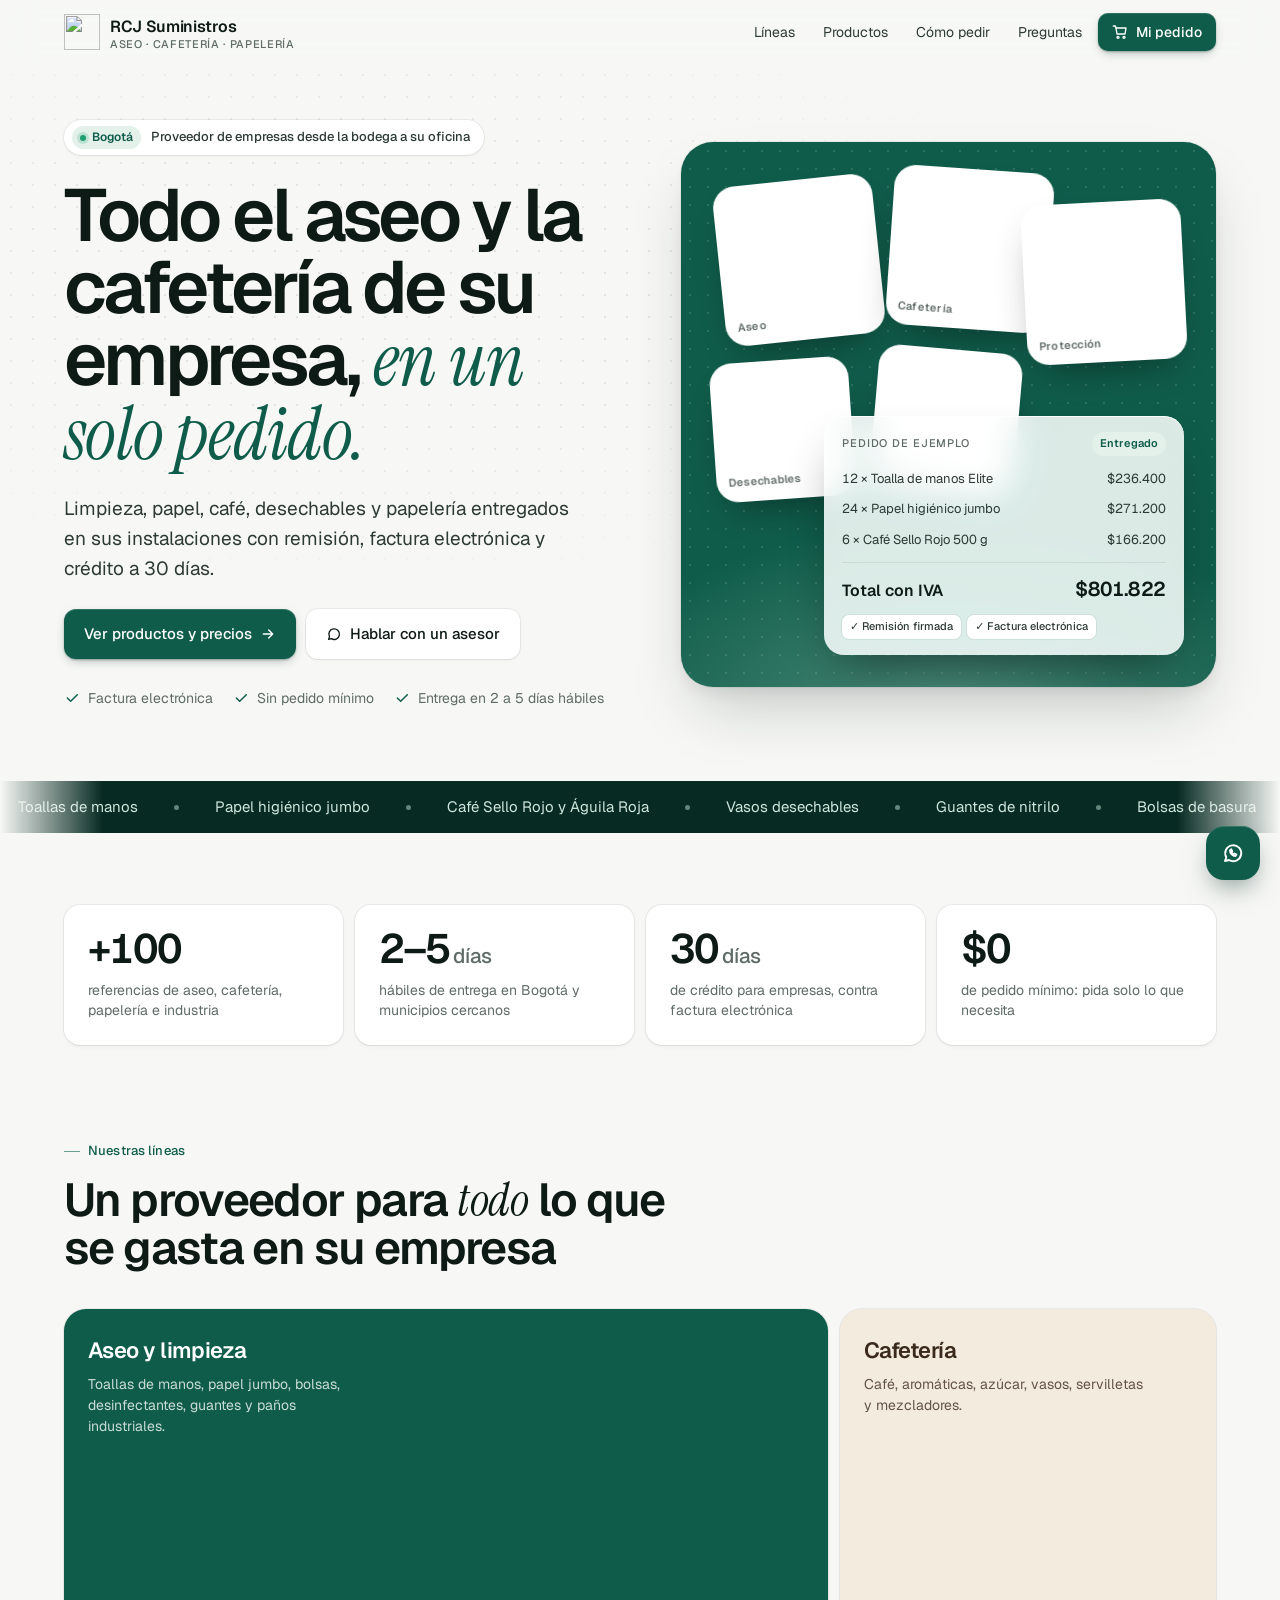
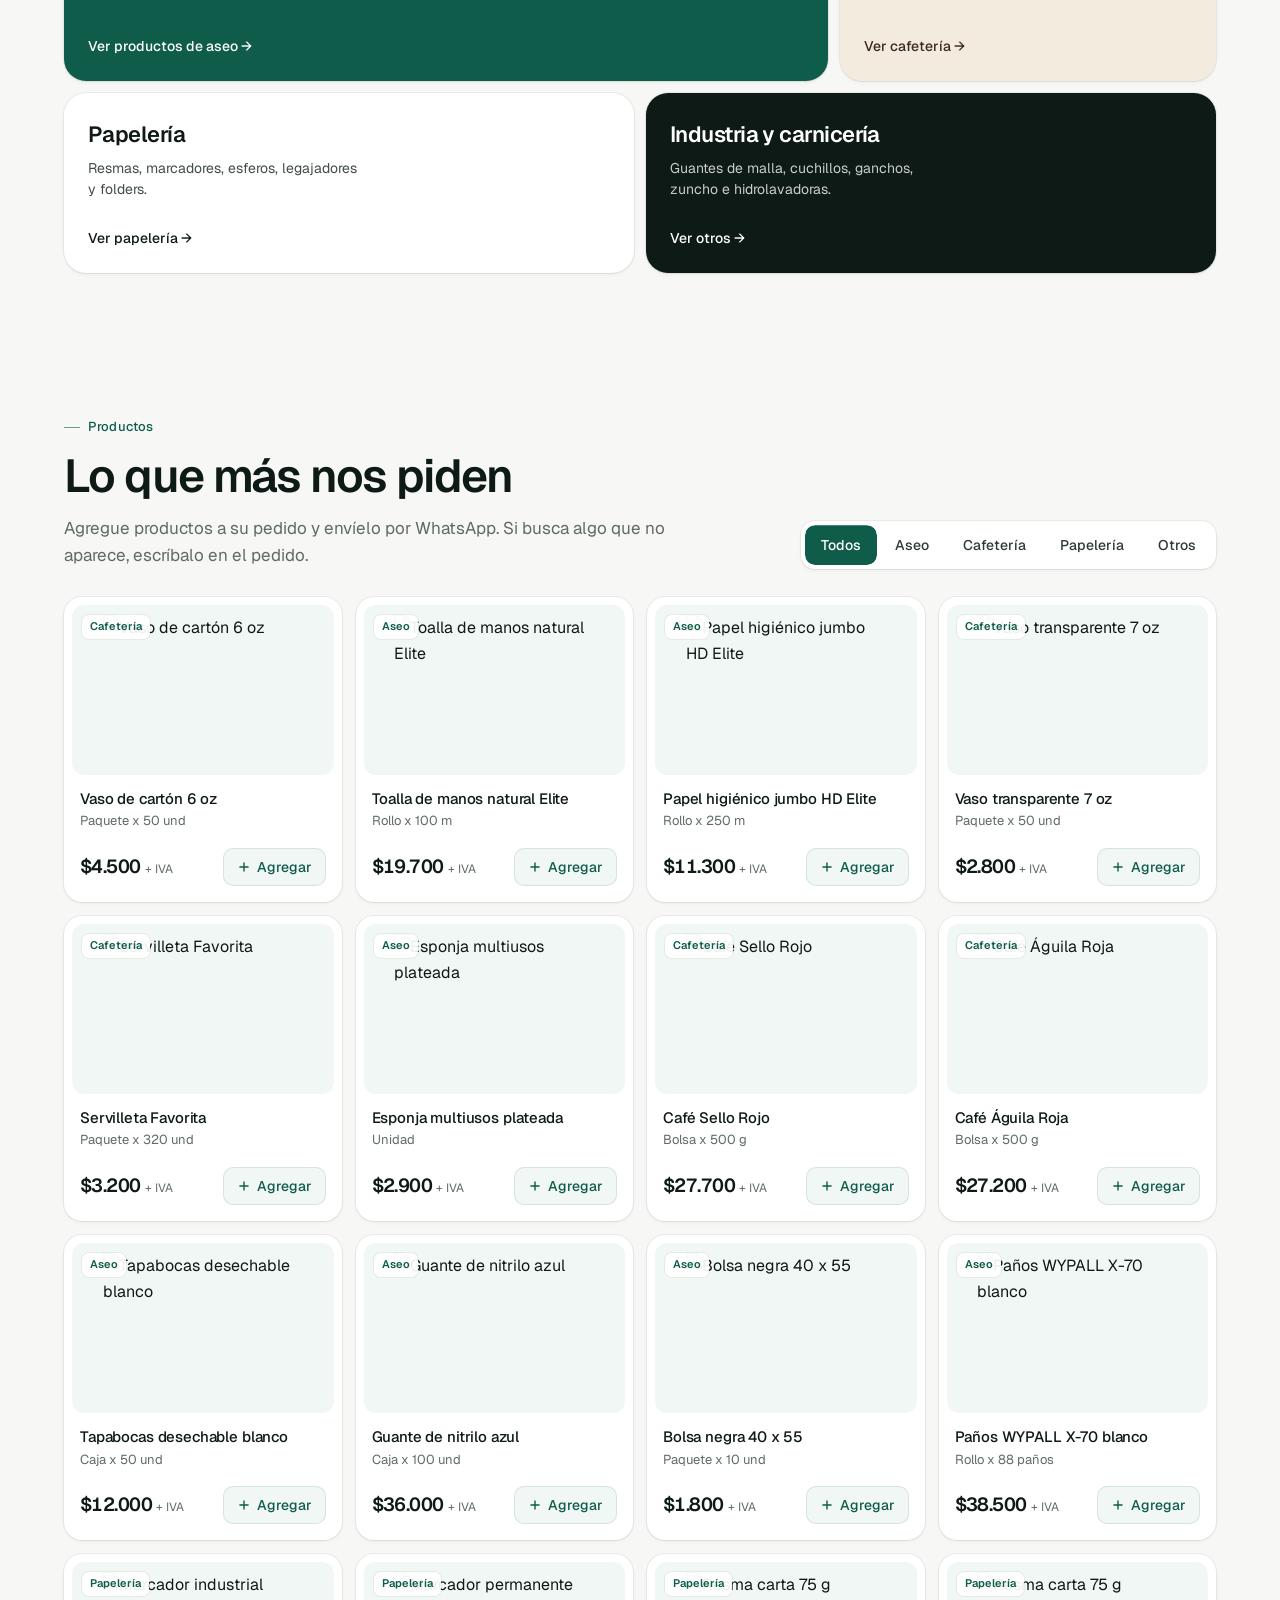
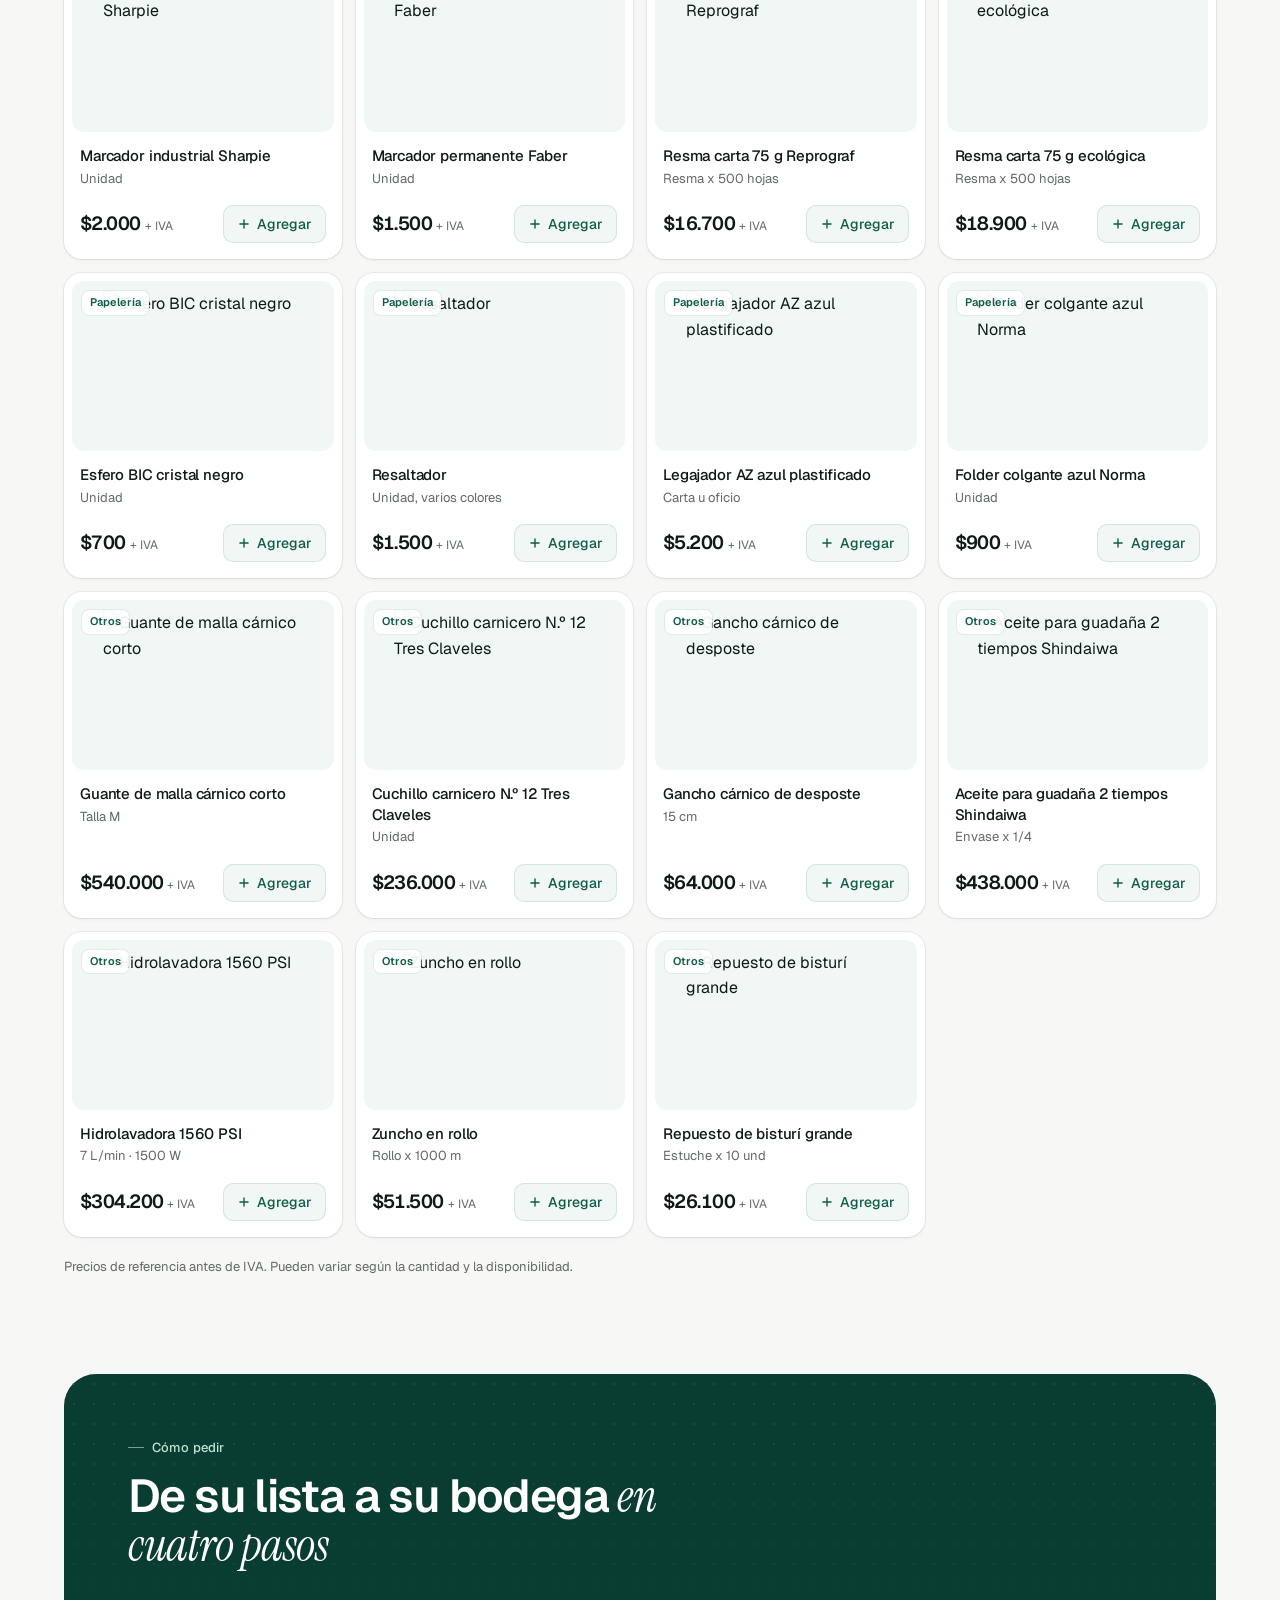
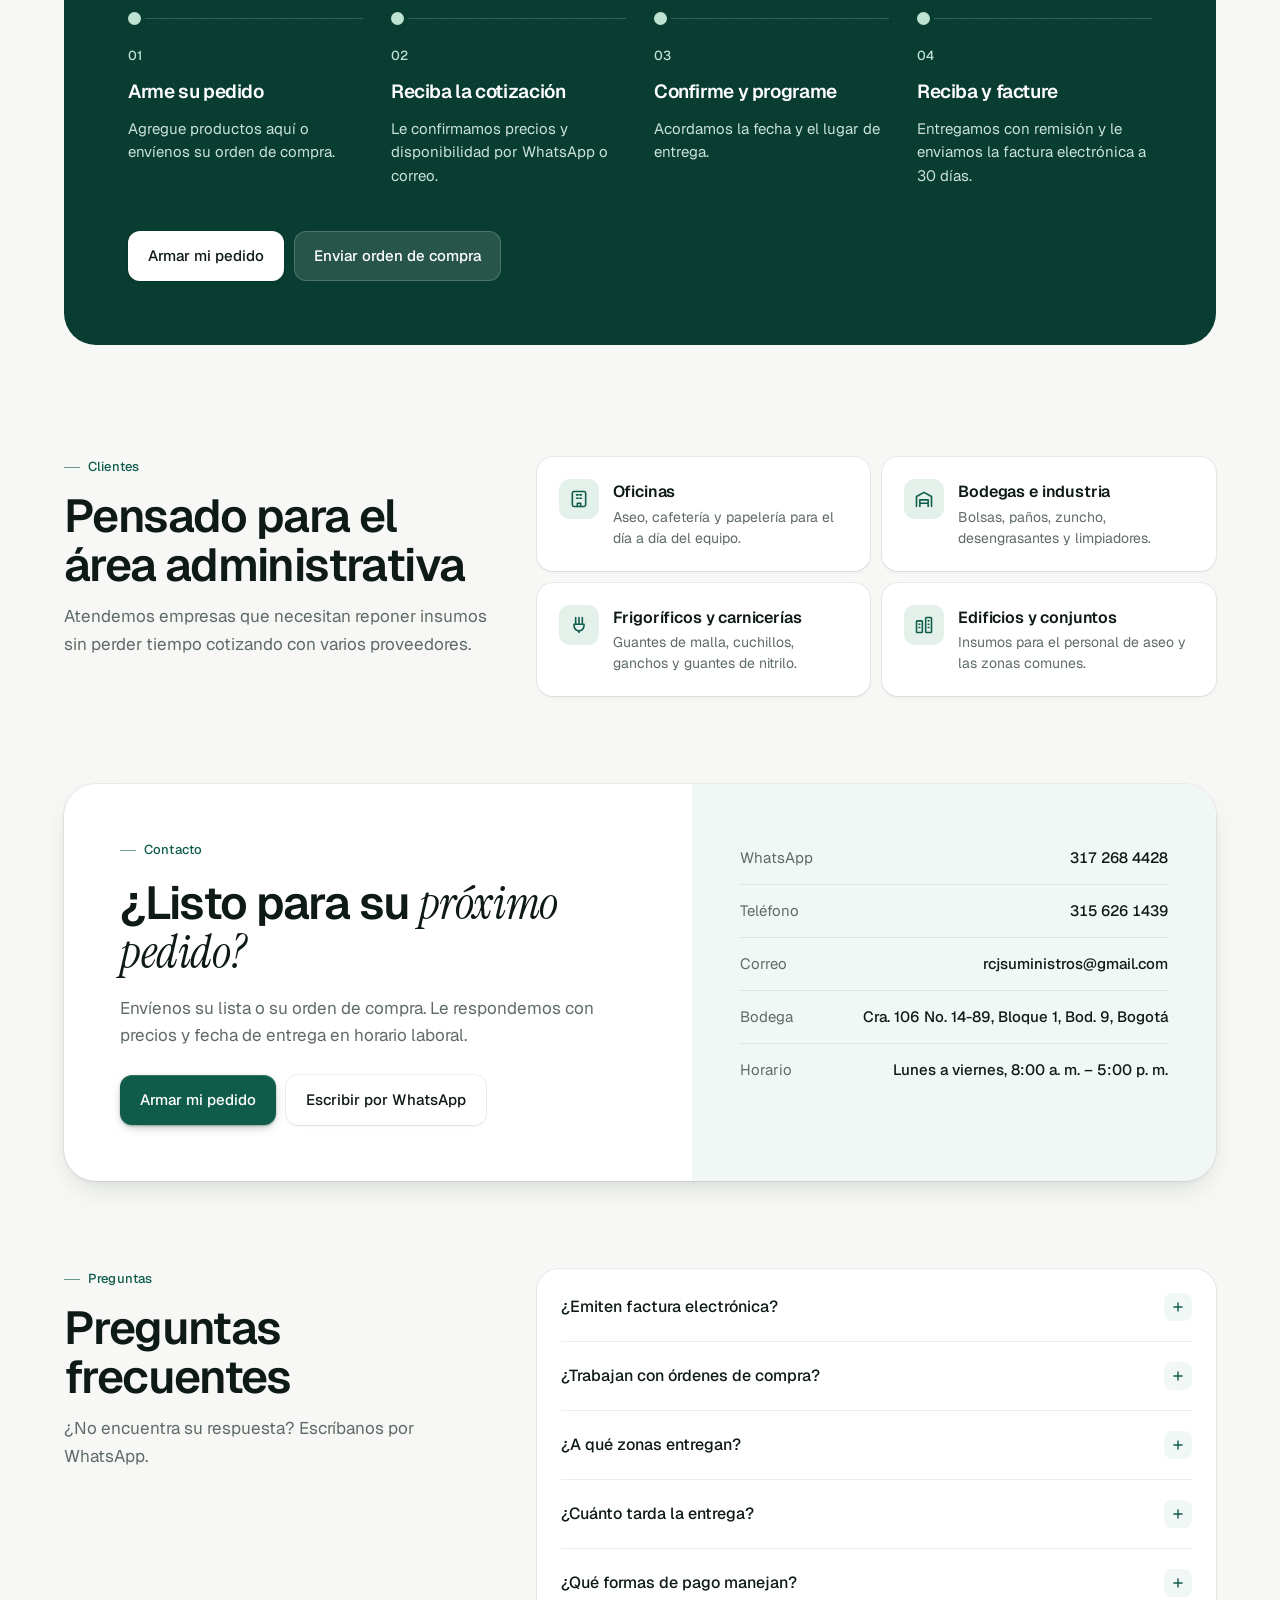
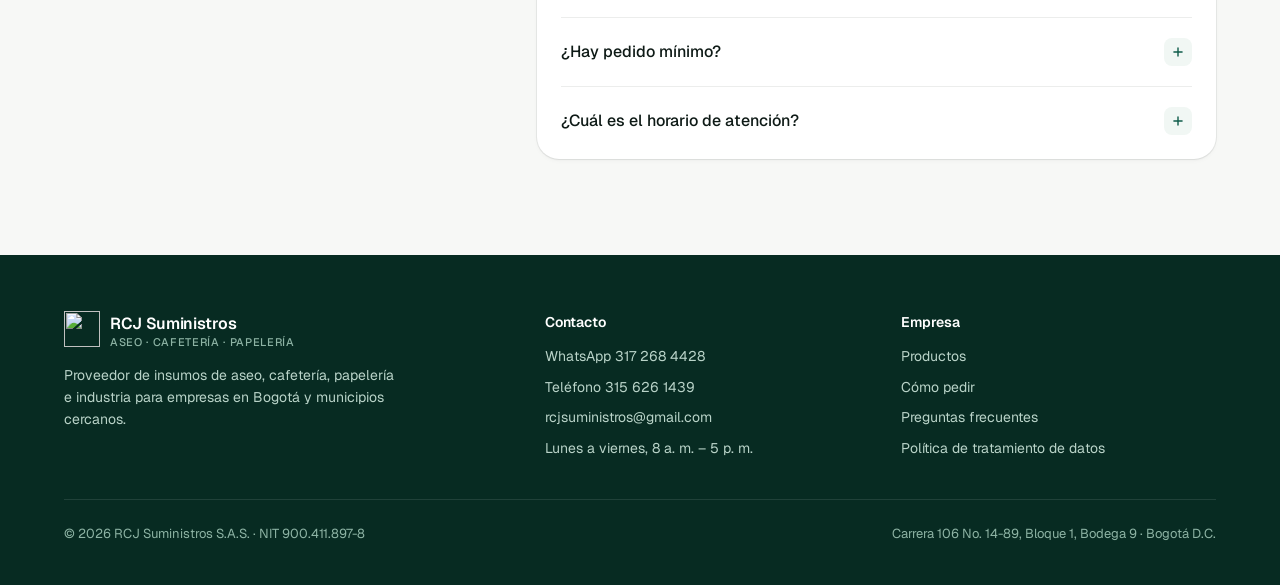
==== index.html @ 97f1fbfd "Subir pagina web RCJ Suministros" ====
<!doctype html>
<html lang="es">
<head>
<meta charset="utf-8">
<meta name="viewport" content="width=device-width, initial-scale=1, viewport-fit=cover">
<title>RCJ Suministros | Aseo, cafetería y papelería para empresas en Bogotá</title>
<meta name="description" content="Proveedor de productos de aseo, cafetería, papelería e insumos industriales para empresas en Bogotá y municipios cercanos. Factura electrónica, órdenes de compra, entrega en 2 a 5 días hábiles y crédito a 30 días.">
<link rel="canonical" href="https://rcjsuministros.com/">
<link rel="icon" href="img/logo.svg" type="image/svg+xml">
<meta name="theme-color" content="#F7F8F6">
<meta property="og:type" content="website">
<meta property="og:title" content="RCJ Suministros | Aseo y cafetería para empresas">
<meta property="og:description" content="Aseo, cafetería y papelería para empresas en Bogotá. Factura electrónica y crédito a 30 días.">
<meta property="og:url" content="https://rcjsuministros.com/">
<meta property="og:image" content="https://rcjsuministros.com/img/logo.svg">
<link rel="preconnect" href="https://fonts.googleapis.com">
<link rel="preconnect" href="https://fonts.gstatic.com" crossorigin>
<link href="https://fonts.googleapis.com/css2?family=Geist:wght@400;500;600;700&family=Instrument+Serif:ital@1&display=swap" rel="stylesheet">
<link rel="stylesheet" href="styles.css">
<script>document.documentElement.classList.add('js')</script>
<script type="application/ld+json">
{
  "@context": "https://schema.org",
  "@type": "LocalBusiness",
  "name": "RCJ Suministros S.A.S.",
  "description": "Proveedor de productos de aseo, cafetería, papelería e insumos industriales para empresas.",
  "url": "https://rcjsuministros.com/",
  "logo": "https://rcjsuministros.com/img/logo.svg",
  "email": "rcjsuministros@gmail.com",
  "telephone": "+57 317 268 4428",
  "taxID": "900.411.897-8",
  "address": {"@type": "PostalAddress","streetAddress": "Carrera 106 No. 14-89, Bloque 1, Bodega 9","addressLocality": "Bogotá","addressRegion": "Bogotá D.C.","addressCountry": "CO"},
  "areaServed": "Bogotá y municipios cercanos",
  "paymentAccepted": "Crédito a 30 días",
  "openingHoursSpecification": [{"@type": "OpeningHoursSpecification","dayOfWeek": ["Monday","Tuesday","Wednesday","Thursday","Friday"],"opens": "08:00","closes": "17:00"}]
}
</script>
</head>
<body>

<header class="site-header" id="header">
<div class="wrap">
<a href="#inicio" class="brand"><img src="img/logo.svg" width="36" height="36" alt=""><span>RCJ Suministros<small>Aseo · Cafetería · Papelería</small></span></a>
<nav class="nav" aria-label="Principal">
<a href="#lineas" class="link">Líneas</a>
<a href="#productos" class="link">Productos</a>
<a href="#como-pedir" class="link">Cómo pedir</a>
<a href="#preguntas" class="link">Preguntas</a>
<button type="button" class="btn btn-primary btn-sm cart-btn" data-open-drawer aria-label="Abrir mi pedido">
<svg width="16" height="16" viewBox="0 0 24 24" fill="none" stroke="currentColor" stroke-width="2" stroke-linecap="round" stroke-linejoin="round" aria-hidden="true"><path d="M6 6h15l-1.5 9h-12z"/><path d="M6 6L5 3H2"/><circle cx="9" cy="20" r="1.5"/><circle cx="18" cy="20" r="1.5"/></svg>
Mi pedido
<span class="badge num" id="badge" hidden>0</span>
</button>
</nav>
</div>
</header>

<main>
<!-- HERO -->
<section id="inicio" class="hero">
<div class="wrap">
<div class="hero-copy">
<span class="status rise"><b>Bogotá</b>Proveedor de empresas desde la bodega a su oficina</span>
<h1 class="rise d1">Todo el aseo y la cafetería de su empresa, <em>en un solo pedido.</em></h1>
<p class="lead rise d2">Limpieza, papel, café, desechables y papelería entregados en sus instalaciones con remisión, factura electrónica y crédito a 30 días.</p>
<div class="hero-actions rise d3">
<a href="#productos" class="btn btn-primary">Ver productos y precios
<svg width="16" height="16" viewBox="0 0 24 24" fill="none" stroke="currentColor" stroke-width="2" stroke-linecap="round" stroke-linejoin="round" aria-hidden="true"><path d="M5 12h14M13 6l6 6-6 6"/></svg></a>
<a href="https://wa.me/573172684428" class="btn btn-light" target="_blank" rel="noopener">
<svg width="16" height="16" viewBox="0 0 24 24" fill="none" stroke="currentColor" stroke-width="2" stroke-linecap="round" stroke-linejoin="round" aria-hidden="true"><path d="M4 20l1.3-3.8A8 8 0 1 1 8 19z"/></svg>Hablar con un asesor</a>
</div>
<div class="hero-proof rise d4">
<span><svg width="16" height="16" viewBox="0 0 24 24" fill="none" stroke="#0F5C4A" stroke-width="2.2" stroke-linecap="round" stroke-linejoin="round" aria-hidden="true"><path d="M5 12l5 5L20 7"/></svg>Factura electrónica</span>
<span><svg width="16" height="16" viewBox="0 0 24 24" fill="none" stroke="#0F5C4A" stroke-width="2.2" stroke-linecap="round" stroke-linejoin="round" aria-hidden="true"><path d="M5 12l5 5L20 7"/></svg>Sin pedido mínimo</span>
<span><svg width="16" height="16" viewBox="0 0 24 24" fill="none" stroke="#0F5C4A" stroke-width="2.2" stroke-linecap="round" stroke-linejoin="round" aria-hidden="true"><path d="M5 12l5 5L20 7"/></svg>Entrega en 2 a 5 días hábiles</span>
</div>
</div>

<div class="stage" aria-hidden="true">
<div class="tile t1"><img src="img/toalla-rollo.svg" alt=""><span>Aseo</span></div>
<div class="tile t2"><img src="img/cafe.svg" alt=""><span>Cafetería</span></div>
<div class="tile t3"><img src="img/guantes-nitrilo.svg" alt=""><span>Protección</span></div>
<div class="tile t4"><img src="img/resma.svg" alt=""><span>Papelería</span></div>
<div class="tile t5"><img src="img/vaso-carton.svg" alt=""><span>Desechables</span></div>
<div class="glass">
<div class="glass-head"><small>Pedido de ejemplo</small><b>Entregado</b></div>
<div class="glass-row num"><span>12 × Toalla de manos Elite</span><span>$236.400</span></div>
<div class="glass-row num"><span>24 × Papel higiénico jumbo</span><span>$271.200</span></div>
<div class="glass-row num"><span>6 × Café Sello Rojo 500 g</span><span>$166.200</span></div>
<div class="glass-total num"><span>Total con IVA</span><span>$801.822</span></div>
<div class="glass-foot"><span>✓ Remisión firmada</span><span>✓ Factura electrónica</span></div>
</div>
</div>
</div>
</section>

<!-- FRANJA -->
<div class="marquee" aria-label="Algunos productos">
<div class="marquee-track">
<ul><li>Toallas de manos</li><li>Papel higiénico jumbo</li><li>Café Sello Rojo y Águila Roja</li><li>Vasos desechables</li><li>Guantes de nitrilo</li><li>Bolsas de basura</li><li>Paños WYPALL</li><li>Resmas de papel</li><li>Marcadores</li><li>Tapabocas</li><li>Desinfectantes</li><li>Aromáticas</li></ul>
<ul aria-hidden="true"><li>Toallas de manos</li><li>Papel higiénico jumbo</li><li>Café Sello Rojo y Águila Roja</li><li>Vasos desechables</li><li>Guantes de nitrilo</li><li>Bolsas de basura</li><li>Paños WYPALL</li><li>Resmas de papel</li><li>Marcadores</li><li>Tapabocas</li><li>Desinfectantes</li><li>Aromáticas</li></ul>
</div>
</div>

<!-- CIFRAS -->
<section class="stats" aria-label="RCJ en cifras">
<div class="wrap stats-grid">
<div class="stat reveal"><strong class="num">+100</strong><span>referencias de aseo, cafetería, papelería e industria</span></div>
<div class="stat reveal"><strong class="num">2–5<small>días</small></strong><span>hábiles de entrega en Bogotá y municipios cercanos</span></div>
<div class="stat reveal"><strong class="num">30<small>días</small></strong><span>de crédito para empresas, contra factura electrónica</span></div>
<div class="stat reveal"><strong class="num">$0</strong><span>de pedido mínimo: pida solo lo que necesita</span></div>
</div>
</section>

<!-- LÍNEAS (BENTO) -->
<section id="lineas" class="lines">
<div class="wrap">
<div class="section-head reveal">
<span class="eyebrow">Nuestras líneas</span>
<h2 class="h2">Un proveedor para <em>todo</em> lo que se gasta en su empresa</h2>
</div>
<div class="bento">
<button type="button" class="bento-item b-aseo reveal" data-go-line="Aseo">
<div><h3>Aseo y limpieza</h3><p>Toallas de manos, papel jumbo, bolsas, desinfectantes, guantes y paños industriales.</p></div>
<span class="go">Ver productos de aseo →</span>
<img class="art reveal-clip" src="img/papel-jumbo.svg" alt="">
<img class="art-2 reveal-clip" src="img/guantes-nitrilo.svg" alt="">
</button>
<button type="button" class="bento-item b-cafe reveal" data-go-line="Cafetería">
<div><h3>Cafetería</h3><p>Café, aromáticas, azúcar, vasos, servilletas y mezcladores.</p></div>
<span class="go">Ver cafetería →</span>
<img class="art reveal-clip" src="img/cafe.svg" alt="">
</button>
<button type="button" class="bento-item b-pap reveal" data-go-line="Papelería">
<div><h3>Papelería</h3><p>Resmas, marcadores, esferos, legajadores y folders.</p></div>
<span class="go">Ver papelería →</span>
<img class="art reveal-clip" src="img/resma.svg" alt="">
</button>
<button type="button" class="bento-item b-otros reveal" data-go-line="Otros">
<div><h3>Industria y carnicería</h3><p>Guantes de malla, cuchillos, ganchos, zuncho e hidrolavadoras.</p></div>
<span class="go">Ver otros →</span>
<img class="art reveal-clip" src="img/zuncho.svg" alt="">
</button>
</div>
</div>
</section>

<!-- PRODUCTOS -->
<section id="productos" class="products">
<div class="wrap">
<div class="products-head">
<div class="section-head">
<span class="eyebrow">Productos</span>
<h2 class="h2">Lo que más nos piden</h2>
<p class="lead">Agregue productos a su pedido y envíelo por WhatsApp. Si busca algo que no aparece, escríbalo en el pedido.</p>
</div>
<div class="tabs" id="tabs" role="tablist" aria-label="Líneas de productos">
<div class="tabs-row" id="tabsRow"></div>
<div class="tabs-active" id="tabsActive" aria-hidden="true"><div class="tabs-row" id="tabsCopy"></div></div>
</div>
</div>
<div class="grid" id="grid"></div>
<p class="note">Precios de referencia antes de IVA. Pueden variar según la cantidad y la disponibilidad.</p>
</div>
</section>

<!-- CÓMO PEDIR -->
<section id="como-pedir" class="how">
<div class="wrap">
<div class="how-panel">
<div class="section-head reveal">
<span class="eyebrow">Cómo pedir</span>
<h2 class="h2">De su lista a su bodega <em>en cuatro pasos</em></h2>
</div>
<ol class="steps">
<li class="reveal"><i class="dot"></i><small>01</small><strong>Arme su pedido</strong><span>Agregue productos aquí o envíenos su orden de compra.</span></li>
<li class="reveal"><i class="dot"></i><small>02</small><strong>Reciba la cotización</strong><span>Le confirmamos precios y disponibilidad por WhatsApp o correo.</span></li>
<li class="reveal"><i class="dot"></i><small>03</small><strong>Confirme y programe</strong><span>Acordamos la fecha y el lugar de entrega.</span></li>
<li class="reveal"><i class="dot"></i><small>04</small><strong>Reciba y facture</strong><span>Entregamos con remisión y le enviamos la factura electrónica a 30 días.</span></li>
</ol>
<div class="how-cta">
<button type="button" class="btn btn-light" data-open-drawer>Armar mi pedido</button>
<a href="mailto:rcjsuministros@gmail.com" class="btn btn-glass">Enviar orden de compra</a>
</div>
</div>
</div>
</section>

<!-- CLIENTES -->
<section class="clients">
<div class="wrap">
<div class="section-head reveal">
<span class="eyebrow">Clientes</span>
<h2 class="h2">Pensado para el área administrativa</h2>
<p class="lead">Atendemos empresas que necesitan reponer insumos sin perder tiempo cotizando con varios proveedores.</p>
</div>
<div class="client-grid">
<div class="client reveal"><div class="ic"><svg width="20" height="20" viewBox="0 0 24 24" fill="none" stroke="#0F5C4A" stroke-width="1.9" stroke-linecap="round" stroke-linejoin="round" aria-hidden="true"><rect x="4" y="3" width="16" height="18" rx="2"/><path d="M9 7h2M13 7h2M9 11h2M13 11h2M10 21v-4h4v4"/></svg></div><div><strong>Oficinas</strong><span>Aseo, cafetería y papelería para el día a día del equipo.</span></div></div>
<div class="client reveal"><div class="ic"><svg width="20" height="20" viewBox="0 0 24 24" fill="none" stroke="#0F5C4A" stroke-width="1.9" stroke-linecap="round" stroke-linejoin="round" aria-hidden="true"><path d="M3 21V9l9-5 9 5v12"/><path d="M7 21v-8h10v8M7 17h10"/></svg></div><div><strong>Bodegas e industria</strong><span>Bolsas, paños, zuncho, desengrasantes y limpiadores.</span></div></div>
<div class="client reveal"><div class="ic"><svg width="20" height="20" viewBox="0 0 24 24" fill="none" stroke="#0F5C4A" stroke-width="1.9" stroke-linecap="round" stroke-linejoin="round" aria-hidden="true"><path d="M8 3v8M12 3v8M16 3v8M6 11h12v2a6 6 0 0 1-12 0z"/><path d="M12 19v2"/></svg></div><div><strong>Frigoríficos y carnicerías</strong><span>Guantes de malla, cuchillos, ganchos y guantes de nitrilo.</span></div></div>
<div class="client reveal"><div class="ic"><svg width="20" height="20" viewBox="0 0 24 24" fill="none" stroke="#0F5C4A" stroke-width="1.9" stroke-linecap="round" stroke-linejoin="round" aria-hidden="true"><rect x="3" y="7" width="7" height="14" rx="1"/><rect x="14" y="3" width="7" height="18" rx="1"/><path d="M6 11h1M6 15h1M17 7h1M17 11h1M17 15h1"/></svg></div><div><strong>Edificios y conjuntos</strong><span>Insumos para el personal de aseo y las zonas comunes.</span></div></div>
</div>
</div>
</section>

<!-- CONTACTO -->
<section id="contacto" class="contact">
<div class="wrap">
<div class="contact-panel reveal">
<div class="contact-main">
<span class="eyebrow">Contacto</span>
<h2 class="h2">¿Listo para su <em>próximo pedido?</em></h2>
<p class="lead">Envíenos su lista o su orden de compra. Le respondemos con precios y fecha de entrega en horario laboral.</p>
<div class="contact-actions">
<button type="button" class="btn btn-primary" data-open-drawer>Armar mi pedido</button>
<a href="https://wa.me/573172684428" class="btn btn-light" target="_blank" rel="noopener">Escribir por WhatsApp</a>
</div>
</div>
<div class="contact-side">
<a href="https://wa.me/573172684428" target="_blank" rel="noopener"><span>WhatsApp</span><span class="num">317 268 4428</span></a>
<a href="tel:+573156261439"><span>Teléfono</span><span class="num">315 626 1439</span></a>
<a href="mailto:rcjsuministros@gmail.com"><span>Correo</span><span>rcjsuministros@gmail.com</span></a>
<div><span>Bodega</span><span>Cra. 106 No. 14-89, Bloque 1, Bod. 9, Bogotá</span></div>
<div><span>Horario</span><span>Lunes a viernes, 8:00 a. m. – 5:00 p. m.</span></div>
</div>
</div>
</div>
</section>

<!-- FAQ -->
<section id="preguntas" class="faq">
<div class="wrap">
<div class="section-head reveal">
<span class="eyebrow">Preguntas</span>
<h2 class="h2">Preguntas frecuentes</h2>
<p class="lead">¿No encuentra su respuesta? Escríbanos por WhatsApp.</p>
</div>
<div class="faq-list reveal" id="faq"></div>
</div>
</section>
</main>

<footer class="site-footer">
<div class="wrap">
<div class="footer-grid">
<div>
<a href="#inicio" class="brand"><img src="img/logo.svg" width="36" height="36" alt=""><span>RCJ Suministros<small>Aseo · Cafetería · Papelería</small></span></a>
<p style="margin:16px 0 0;font-size:14px;max-width:340px;line-height:1.6">Proveedor de insumos de aseo, cafetería, papelería e industria para empresas en Bogotá y municipios cercanos.</p>
</div>
<div>
<h4>Contacto</h4>
<ul>
<li><a href="https://wa.me/573172684428">WhatsApp 317 268 4428</a></li>
<li><a href="tel:+573156261439">Teléfono 315 626 1439</a></li>
<li><a href="mailto:rcjsuministros@gmail.com">rcjsuministros@gmail.com</a></li>
<li>Lunes a viernes, 8 a. m. – 5 p. m.</li>
</ul>
</div>
<div>
<h4>Empresa</h4>
<ul>
<li><a href="#productos">Productos</a></li>
<li><a href="#como-pedir">Cómo pedir</a></li>
<li><a href="#preguntas">Preguntas frecuentes</a></li>
<li><a href="politica-de-datos.html">Política de tratamiento de datos</a></li>
</ul>
</div>
</div>
<div class="footer-bottom">
<span>© 2026 RCJ Suministros S.A.S. · NIT 900.411.897-8</span>
<span>Carrera 106 No. 14-89, Bloque 1, Bodega 9 · Bogotá D.C.</span>
</div>
</div>
</footer>

<!-- PANEL DE PEDIDO -->
<div class="scrim" id="scrim" data-close-drawer></div>
<aside class="drawer" id="drawer" role="dialog" aria-modal="true" aria-labelledby="drawerTitle">
<div class="drawer-head">
<h2 id="drawerTitle">Mi pedido <span class="muted num" id="drawerCount" style="font-weight:400;font-size:15px"></span></h2>
<button type="button" class="icon-btn" data-close-drawer aria-label="Cerrar"><svg width="18" height="18" viewBox="0 0 24 24" fill="none" stroke="currentColor" stroke-width="2" stroke-linecap="round" aria-hidden="true"><path d="M6 6l12 12M18 6L6 18"/></svg></button>
</div>
<div class="drawer-body">
<div class="empty" id="listEmpty"><img src="img/servilletas.svg" alt="">Aún no ha agregado productos.<br><a href="#productos" data-close-drawer style="font-weight:500">Ver productos</a></div>
<div class="list-box" id="listBox" hidden></div>
<div class="fields">
<label class="field">Nombre<input type="text" id="nombre" placeholder="Su nombre" autocomplete="name" enterkeyhint="next"></label>
<label class="field">Empresa<input type="text" id="empresa" placeholder="Nombre de la empresa" autocomplete="organization" enterkeyhint="next"></label>
</div>
<label class="field">Otros productos o comentarios<textarea id="extra" rows="3" placeholder="Ej.: 2 galones de desinfectante, entrega el martes en la mañana…"></textarea></label>
<label class="consent"><input type="checkbox" id="autoriza"><span>Autorizo a RCJ Suministros S.A.S. a tratar mis datos personales para atender esta solicitud, de acuerdo con su <a href="politica-de-datos.html">Política de tratamiento de datos personales</a>.</span></label>
<span class="error" id="consentError" role="alert" hidden>Para enviar el pedido debe aceptar el tratamiento de datos.</span>
<p class="privacy">Aviso de privacidad: RCJ Suministros S.A.S. (NIT 900.411.897-8) es responsable de los datos que nos envía. Los usamos para cotizar, despachar, facturar y contactarlo. Puede conocer, actualizar, rectificar o pedir la supresión de sus datos escribiendo a rcjsuministros@gmail.com.</p>
</div>
<div class="drawer-foot">
<a href="https://wa.me/573172684428" class="btn btn-primary" id="sendBtn" aria-disabled="true" target="_blank" rel="noopener"><svg width="17" height="17" viewBox="0 0 24 24" fill="none" stroke="currentColor" stroke-width="2" stroke-linecap="round" stroke-linejoin="round" aria-hidden="true"><path d="M4 20l1.3-3.8A8 8 0 1 1 8 19z"/></svg>Enviar pedido por WhatsApp</a>
<span class="muted" style="font-size:12px;text-align:center">o envíe su orden de compra a rcjsuministros@gmail.com</span>
</div>
</aside>

<div class="toast" id="toast" role="status" aria-live="polite" hidden><i><svg width="12" height="12" viewBox="0 0 24 24" fill="none" stroke="#072B22" stroke-width="3" stroke-linecap="round" stroke-linejoin="round" aria-hidden="true"><path d="M5 12l5 5L20 7"/></svg></i><span><strong id="toastName" style="font-weight:600"></strong> agregado</span><button type="button" data-open-drawer>Ver pedido</button></div>

<a href="https://wa.me/573172684428" class="wa-float" aria-label="Escribir por WhatsApp" target="_blank" rel="noopener"><svg width="24" height="24" viewBox="0 0 24 24" fill="none" stroke="#FFFFFF" stroke-width="1.9" stroke-linecap="round" stroke-linejoin="round" aria-hidden="true"><path d="M4 20l1.3-3.8A8 8 0 1 1 8 19z"/><path d="M9 9.5c0 3 2.5 5.5 5.5 5.5l1-1.5-2-1-1 .8a4 4 0 0 1-2-2l.8-1-1-2z"/></svg></a>

<script src="app.js"></script>
</body>
</html>
---- styles.css ----
/* ==========================================================
   RCJ Suministros — estilos
   Movimiento según la guía de Emil Kowalski:
   ease-out fuerte para entrar/salir, ease-in-out para mover,
   solo transform/opacity, hover solo con puntero fino.
   ========================================================== */
:root{
  --green-900:#072B22;
  --green-800:#0A3D31;
  --green-700:#0F5C4A;
  --green-600:#16745D;
  --green-200:#BFE3D2;
  --green-100:#E3F1EA;
  --green-50:#F1F7F4;
  --ink:#0E1A16;
  --ink-2:#2E3A35;
  --muted:#5F6B66;
  --line:rgba(14,26,22,.08);
  --bg:#F7F8F6;
  --white:#FFFFFF;
  --ring:0 0 0 1px rgba(14,26,22,.06);
  --shadow-sm:0 0 0 1px rgba(14,26,22,.06),0 1px 2px rgba(14,26,22,.04),0 2px 6px -2px rgba(14,26,22,.06);
  --shadow-md:0 0 0 1px rgba(14,26,22,.06),0 2px 4px rgba(14,26,22,.04),0 12px 28px -8px rgba(14,26,22,.14);
  --shadow-lg:0 0 0 1px rgba(14,26,22,.05),0 8px 16px -4px rgba(14,26,22,.08),0 32px 64px -16px rgba(14,26,22,.22);
  --ease-out:cubic-bezier(.23,1,.32,1);
  --ease-in-out:cubic-bezier(.77,0,.175,1);
  --ease-drawer:cubic-bezier(.32,.72,0,1);
  --radius:16px;
  --font:'Geist',system-ui,-apple-system,'Segoe UI',sans-serif;
  --serif:'Instrument Serif',Georgia,serif;
}

*{box-sizing:border-box}
html{-webkit-tap-highlight-color:transparent;-webkit-text-size-adjust:100%;scroll-behavior:smooth;scroll-padding-top:80px}
body{margin:0;background:var(--bg);color:var(--ink);font-family:var(--font);font-size:16px;line-height:1.6;-webkit-font-smoothing:antialiased;text-rendering:optimizeLegibility}
img{max-width:100%;display:block}
a{color:var(--green-700)}
button,a,[role="button"]{touch-action:manipulation}
button,.btn,.tab,.chip{user-select:none;-webkit-user-select:none}
input,textarea,select{font-size:16px}
:focus-visible{outline:2px solid var(--green-700);outline-offset:2px;border-radius:6px}
.wrap{max-width:1200px;margin:0 auto;padding:0 24px}
.num{font-variant-numeric:tabular-nums}
.sr-only{position:absolute;width:1px;height:1px;padding:0;margin:-1px;overflow:hidden;clip:rect(0,0,0,0);border:0}
[hidden]{display:none !important}

/* Tipografía: tracking según tamaño */
.eyebrow{display:inline-flex;align-items:center;gap:8px;font-size:13px;font-weight:500;color:var(--green-700);letter-spacing:.01em}
.eyebrow::before{content:"";width:16px;height:1px;background:currentColor;opacity:.6}
.h2{margin:0;font-weight:600;font-size:clamp(2rem,3.6vw,2.9rem);line-height:1.06;letter-spacing:-.035em}
.h2 em,.hero h1 em{font-family:var(--serif);font-style:italic;font-weight:400;letter-spacing:-.01em}
.lead{margin:0;color:var(--muted);font-size:17px;line-height:1.6}
.section-head{display:flex;flex-direction:column;gap:14px;max-width:640px}

/* ---------- Botones ---------- */
.btn{display:inline-flex;align-items:center;justify-content:center;gap:8px;font:inherit;font-size:15px;font-weight:500;text-decoration:none;border-radius:12px;padding:13px 20px;min-height:46px;cursor:pointer;border:0;transition:transform 160ms var(--ease-out),background-color 150ms ease,box-shadow 150ms ease,color 150ms ease}
.btn:active{transform:scale(.97)}
.btn-primary{background:var(--green-700);color:#fff;box-shadow:inset 0 1px 0 rgba(255,255,255,.14),0 1px 2px rgba(7,43,34,.3),0 4px 12px -4px rgba(7,43,34,.4)}
.btn-light{background:#fff;color:var(--ink);box-shadow:var(--shadow-sm)}
.btn-glass{background:rgba(255,255,255,.12);color:#fff;box-shadow:inset 0 0 0 1px rgba(255,255,255,.18)}
.btn-sm{padding:8px 14px;min-height:38px;font-size:14px;border-radius:10px}
.btn[aria-disabled="true"]{background:#9DB8AE;box-shadow:none}

/* ---------- Header ---------- */
.site-header{position:sticky;top:0;z-index:40;background:rgba(247,248,246,.72);-webkit-backdrop-filter:saturate(180%) blur(16px);backdrop-filter:saturate(180%) blur(16px);padding-top:env(safe-area-inset-top,0px);transition:box-shadow 200ms ease}
.site-header[data-scrolled]{box-shadow:0 1px 0 var(--line),0 8px 24px -16px rgba(14,26,22,.18)}
.site-header .wrap{display:flex;align-items:center;justify-content:space-between;gap:16px;height:64px}
.brand{display:flex;align-items:center;gap:10px;text-decoration:none;color:var(--ink);font-weight:600;letter-spacing:-.02em;font-size:16px}
.brand small{display:block;font-size:11px;font-weight:500;color:var(--muted);letter-spacing:.06em;text-transform:uppercase;line-height:1}
.nav{display:flex;align-items:center;gap:4px}
.nav a.link{color:var(--ink-2);text-decoration:none;font-size:14px;padding:8px 12px;border-radius:8px;transition:background-color 150ms ease,color 150ms ease}
.cart-btn{position:relative}
.badge{position:absolute;top:-6px;right:-6px;min-width:20px;height:20px;padding:0 6px;border-radius:999px;background:#fff;color:var(--green-700);font-size:12px;font-weight:600;display:flex;align-items:center;justify-content:center;box-shadow:0 0 0 2px var(--green-700)}
@media (max-width:760px){.nav a.link{display:none}}
.btn{white-space:nowrap}
@media (max-width:520px){.brand small{display:none}.status{font-size:12px}}

/* ---------- Hero ---------- */
.hero{position:relative;padding:56px 0 72px;overflow:hidden}
.hero::before{content:"";position:absolute;inset:0;background-image:radial-gradient(rgba(14,26,22,.09) 1px,transparent 1px);background-size:22px 22px;-webkit-mask-image:radial-gradient(ellipse 70% 60% at 30% 30%,#000 30%,transparent 75%);mask-image:radial-gradient(ellipse 70% 60% at 30% 30%,#000 30%,transparent 75%);pointer-events:none}
.hero .wrap{position:relative;display:grid;grid-template-columns:minmax(0,1.05fr) minmax(0,1fr);gap:56px;align-items:center}
@media (max-width:960px){.hero .wrap{grid-template-columns:minmax(0,1fr);gap:48px}}
.hero-copy{display:flex;flex-direction:column;gap:24px}
.status{align-self:flex-start;display:inline-flex;align-items:center;gap:10px;font-size:13px;font-weight:500;color:var(--ink-2);background:#fff;padding:6px 14px 6px 8px;border-radius:999px;box-shadow:var(--shadow-sm)}
.status b{display:inline-flex;align-items:center;gap:6px;font-weight:600;color:var(--green-700);background:var(--green-100);padding:2px 8px;border-radius:999px;font-size:12px}
.status b::before{content:"";width:6px;height:6px;border-radius:50%;background:#1E9E72;box-shadow:0 0 0 3px rgba(30,158,114,.2)}
.hero h1{margin:0;font-weight:600;font-size:clamp(2.6rem,6vw,4.6rem);line-height:.98;letter-spacing:-.05em}
.hero h1 em{color:var(--green-700)}
.hero p.lead{font-size:19px;max-width:520px;color:var(--ink-2)}
.hero-actions{display:flex;flex-wrap:wrap;gap:10px}
.hero-proof{display:flex;flex-wrap:wrap;gap:8px 20px;margin-top:4px;font-size:14px;color:var(--muted)}
.hero-proof span{display:inline-flex;align-items:center;gap:8px}

/* Escenario */
.stage{position:relative;aspect-ratio:1/1.02;max-width:560px;width:100%;justify-self:end;border-radius:32px;background:var(--green-700);box-shadow:var(--shadow-lg);overflow:hidden;isolation:isolate}
@media (max-width:960px){.stage{justify-self:center;aspect-ratio:1/1.05}}
.stage::before{content:"";position:absolute;inset:0;background-image:radial-gradient(rgba(255,255,255,.12) 1px,transparent 1px);background-size:18px 18px;z-index:-1}
.stage::after{content:"";position:absolute;inset:auto -20% -40% -20%;height:70%;background:radial-gradient(closest-side,rgba(191,227,210,.35),transparent);z-index:-1}
.tile{position:absolute;width:30%;aspect-ratio:1;border-radius:22px;background:#fff;display:flex;align-items:center;justify-content:center;box-shadow:0 1px 0 rgba(255,255,255,.6) inset,0 18px 40px -16px rgba(0,0,0,.45)}
.tile img{width:84%;height:auto}
.tile span{position:absolute;bottom:10px;left:12px;font-size:11px;font-weight:600;color:var(--muted);letter-spacing:.02em}
.t1{top:7%;left:7%;rotate:-6deg}
.t2{top:5%;left:39%;rotate:4deg}
.t3{top:11%;right:6%;rotate:-3deg}
.t4{top:38%;left:36%;rotate:5deg;width:27%}
.t5{top:40%;left:6%;rotate:-4deg;width:26%}
.glass{position:absolute;right:6%;left:auto;bottom:6%;width:min(78%,360px);border-radius:20px;background:rgba(255,255,255,.86);-webkit-backdrop-filter:blur(18px) saturate(180%);backdrop-filter:blur(18px) saturate(180%);box-shadow:inset 0 1px 0 rgba(255,255,255,.9),0 24px 48px -16px rgba(0,0,0,.45);padding:16px 18px;color:var(--ink)}
.glass-head{display:flex;justify-content:space-between;align-items:center;margin-bottom:8px}
.glass-head small{font-size:11px;font-weight:500;text-transform:uppercase;letter-spacing:.08em;color:var(--muted)}
.glass-head b{font-size:11px;font-weight:600;color:var(--green-700);background:var(--green-100);padding:3px 8px;border-radius:999px}
.glass-row{display:flex;justify-content:space-between;font-size:13px;padding:5px 0;color:var(--ink-2)}
.glass-total{display:flex;justify-content:space-between;align-items:baseline;border-top:1px solid var(--line);margin-top:6px;padding-top:10px;font-weight:600}
.glass-total span:last-child{font-size:20px;letter-spacing:-.02em}
.glass-foot{display:flex;gap:6px;margin-top:10px;flex-wrap:wrap}
.glass-foot span{display:inline-flex;align-items:center;gap:5px;font-size:11px;font-weight:500;color:var(--ink-2);background:#fff;box-shadow:var(--ring);padding:3px 8px;border-radius:7px}

/* Entrada del hero (raro: una vez por visita → se permite delight) */
@keyframes rise{from{opacity:0;transform:translateY(12px)}to{opacity:1;transform:none}}
@keyframes tileIn{from{opacity:0;transform:translateY(16px) scale(.95)}to{opacity:1;transform:none}}
.rise{animation:rise 700ms var(--ease-out) both}
.tile{animation:tileIn 700ms var(--ease-out) both}
.t1{animation-delay:180ms}.t2{animation-delay:240ms}.t3{animation-delay:300ms}.t4{animation-delay:360ms}.t5{animation-delay:420ms}
.glass{animation:tileIn 800ms var(--ease-out) 520ms both}
.d1{animation-delay:60ms}.d2{animation-delay:120ms}.d3{animation-delay:180ms}.d4{animation-delay:240ms}

/* ---------- Franja de productos (movimiento constante → linear) ---------- */
.marquee{background:var(--green-900);color:#CFE6DC;overflow:hidden;padding:14px 0;-webkit-mask-image:linear-gradient(90deg,transparent,#000 8%,#000 92%,transparent);mask-image:linear-gradient(90deg,transparent,#000 8%,#000 92%,transparent)}
.marquee-track{display:flex;width:max-content;animation:marquee 48s linear infinite}
.marquee ul{display:flex;gap:36px;margin:0;padding:0 18px;list-style:none;font-size:15px;white-space:nowrap}
.marquee li{display:flex;align-items:center;gap:36px}
.marquee li::after{content:"";width:5px;height:5px;border-radius:50%;background:var(--green-200);opacity:.5}
@keyframes marquee{to{transform:translateX(-50%)}}

/* ---------- Cifras ---------- */
.stats{padding:72px 0 24px}
.stats-grid{display:grid;grid-template-columns:repeat(4,minmax(0,1fr));gap:12px}
@media (max-width:860px){.stats-grid{grid-template-columns:repeat(2,minmax(0,1fr))}}
.stat{background:#fff;border-radius:var(--radius);box-shadow:var(--shadow-sm);padding:24px}
.stat strong{display:block;font-size:clamp(2rem,3.2vw,2.6rem);font-weight:600;letter-spacing:-.045em;line-height:1}
.stat strong small{font-size:.5em;letter-spacing:-.02em;font-weight:500;color:var(--muted);margin-left:4px}
.stat span{display:block;margin-top:10px;font-size:14px;color:var(--muted);line-height:1.45}

/* ---------- Bento de líneas ---------- */
.lines{padding:72px 0}
.bento{display:grid;grid-template-columns:repeat(6,minmax(0,1fr));grid-auto-rows:minmax(180px,auto);gap:12px;margin-top:36px}
.bento-item{position:relative;border-radius:22px;overflow:hidden;padding:24px;display:flex;flex-direction:column;justify-content:space-between;gap:16px;text-align:left;font:inherit;color:inherit;border:0;cursor:pointer;box-shadow:var(--shadow-sm);transition:transform 220ms var(--ease-out),box-shadow 220ms ease}
.bento-item:active{transform:scale(.985)}
.bento-item h3{margin:0;font-size:22px;font-weight:600;letter-spacing:-.025em}
.bento-item p{margin:6px 0 0;font-size:14px;line-height:1.5;color:inherit;opacity:.78;max-width:280px}
.bento-item .go{display:inline-flex;align-items:center;gap:6px;font-size:14px;font-weight:500}
.bento-item .art{position:absolute;right:-4%;bottom:-6%;width:52%;pointer-events:none}
.b-aseo{grid-column:span 4;grid-row:span 2;background:var(--green-700);color:#fff}
.b-aseo .art{width:46%;right:2%;bottom:4%}
.b-aseo .art-2{position:absolute;right:30%;bottom:-4%;width:30%;pointer-events:none;rotate:-8deg}
.b-cafe{grid-column:span 2;grid-row:span 2;background:#F3EBDD;color:#3A2A1C}
.b-cafe .art{width:70%;right:-6%;bottom:-2%}
.b-pap{grid-column:span 3;background:#fff;color:var(--ink)}
.b-otros{grid-column:span 3;background:var(--ink);color:#fff}
.b-pap .art,.b-otros .art{width:34%;right:2%;bottom:-8%}
@media (max-width:860px){
  .bento{grid-template-columns:repeat(2,minmax(0,1fr))}
  .b-aseo,.b-cafe,.b-pap,.b-otros{grid-column:span 2;grid-row:span 1;min-height:220px}
}

/* Revelado al hacer scroll (superficie de marketing, una sola vez) */
.js .reveal{opacity:0;transform:translateY(14px);transition:opacity 700ms var(--ease-out),transform 700ms var(--ease-out)}
.js .reveal[data-visible]{opacity:1;transform:none}
.js .reveal-clip{clip-path:inset(0 0 100% 0);transition:clip-path 800ms var(--ease-in-out)}
.js .reveal-clip[data-visible]{clip-path:inset(0 0 0 0)}

/* ---------- Productos ---------- */
.products{padding:72px 0 48px}
.products-head{display:flex;flex-wrap:wrap;justify-content:space-between;align-items:flex-end;gap:24px}
.tabs{position:relative;display:flex;flex-wrap:wrap;padding:4px;background:#fff;border-radius:14px;box-shadow:var(--shadow-sm)}
.tabs-row{display:flex;flex-wrap:wrap;gap:2px}
.tab{font:inherit;font-size:14px;font-weight:500;min-height:40px;padding:0 16px;border-radius:10px;border:0;background:transparent;color:var(--ink-2);cursor:pointer;transition:color 150ms ease}
.tab:active{transform:scale(.97)}
/* Copia activa recortada con clip-path: texto y fondo cambian juntos */
.tabs-active{position:absolute;inset:4px;pointer-events:none;transition:clip-path 260ms var(--ease-in-out)}
.tabs-active .tab{background:var(--green-700);color:#fff;border-radius:10px}
.grid{display:grid;grid-template-columns:repeat(auto-fill,minmax(240px,1fr));gap:14px;margin-top:28px}
.card{position:relative;background:#fff;border-radius:18px;box-shadow:var(--shadow-sm);overflow:hidden;display:flex;flex-direction:column;transition:transform 220ms var(--ease-out),box-shadow 220ms ease}
.card-img{position:relative;height:170px;margin:8px 8px 0;border-radius:12px;background:var(--green-50);display:flex;align-items:center;justify-content:center}
.card-img img{width:200px;height:150px;object-fit:contain;transition:transform 300ms var(--ease-out)}
.card-img .line{position:absolute;top:10px;left:10px;font-size:11px;font-weight:600;color:var(--green-700);background:rgba(255,255,255,.92);padding:3px 8px;border-radius:7px;box-shadow:var(--ring)}
.card-body{padding:14px 16px 16px;display:flex;flex-direction:column;flex:1}
.card-body h3{margin:0;font-size:15px;font-weight:500;line-height:1.35;letter-spacing:-.01em}
.card-body .pres{font-size:13px;color:var(--muted);margin-top:2px}
.card-foot{display:flex;align-items:center;justify-content:space-between;gap:10px;margin-top:auto;padding-top:16px}
.price{font-size:19px;font-weight:600;letter-spacing:-.03em}
.price small{font-size:12px;font-weight:400;color:var(--muted);letter-spacing:0;margin-left:4px}
.add{font:inherit;font-size:14px;font-weight:500;height:38px;padding:0 14px;border-radius:10px;border:0;background:var(--green-50);color:var(--green-700);cursor:pointer;display:inline-flex;align-items:center;gap:6px;box-shadow:inset 0 0 0 1px rgba(15,92,74,.12);transition:transform 160ms var(--ease-out),background-color 150ms ease}
.add:active,.step button:active{transform:scale(.95)}
.step{display:inline-flex;align-items:center;height:38px;border-radius:10px;background:var(--green-700);color:#fff;overflow:hidden}
.step button{font:inherit;width:36px;height:38px;border:0;background:transparent;color:inherit;cursor:pointer;font-size:18px;line-height:1;transition:transform 160ms var(--ease-out),background-color 150ms ease}
.step span{min-width:24px;text-align:center;font-weight:600;font-size:14px}
.step.light{background:#fff;color:var(--ink);box-shadow:var(--shadow-sm)}
.grid .card{animation:cardIn 260ms var(--ease-out) both}
@keyframes cardIn{from{opacity:0;transform:translateY(6px)}to{opacity:1;transform:none}}
.note{margin:20px 0 0;font-size:13px;color:var(--muted)}

/* ---------- Cómo pedir ---------- */
.how{padding:48px 0 88px}
.how-panel{position:relative;background:var(--green-800);color:#fff;border-radius:32px;padding:clamp(32px,5vw,64px);overflow:hidden;isolation:isolate}
.how-panel::before{content:"";position:absolute;inset:0;background-image:radial-gradient(rgba(255,255,255,.08) 1px,transparent 1px);background-size:20px 20px;z-index:-1;-webkit-mask-image:linear-gradient(180deg,#000,transparent 80%);mask-image:linear-gradient(180deg,#000,transparent 80%)}
.how-panel .eyebrow{color:var(--green-200)}
.steps{position:relative;margin:48px 0 0;padding:0;list-style:none;display:grid;grid-template-columns:repeat(4,minmax(0,1fr));gap:28px}
@media (max-width:860px){.steps{grid-template-columns:repeat(2,minmax(0,1fr))}}
@media (max-width:520px){.steps{grid-template-columns:minmax(0,1fr)}}
.steps li{position:relative;display:flex;flex-direction:column;gap:10px;padding-top:28px}
.steps li::before{content:"";position:absolute;top:0;left:0;right:0;height:1px;background:rgba(255,255,255,.18)}
.steps .dot{position:absolute;top:-6px;left:0;width:13px;height:13px;border-radius:50%;background:var(--green-200);box-shadow:0 0 0 4px var(--green-800)}
.steps small{font-size:13px;color:var(--green-200);font-weight:500}
.steps strong{font-size:19px;font-weight:600;letter-spacing:-.02em}
.steps span{font-size:15px;color:#C8E2D7;line-height:1.55}
.how-cta{display:flex;flex-wrap:wrap;gap:10px;margin-top:44px}

/* ---------- Clientes ---------- */
.clients{padding:24px 0 88px}
.clients .wrap{display:grid;grid-template-columns:minmax(0,1fr) minmax(0,1.6fr);gap:48px;align-items:start}
@media (max-width:860px){.clients .wrap{grid-template-columns:minmax(0,1fr)}}
.client-grid{display:grid;grid-template-columns:repeat(2,minmax(0,1fr));gap:12px}
@media (max-width:520px){.client-grid{grid-template-columns:minmax(0,1fr)}}
.client{background:#fff;border-radius:var(--radius);box-shadow:var(--shadow-sm);padding:22px;display:flex;gap:14px;align-items:flex-start}
.client .ic{width:40px;height:40px;border-radius:11px;background:var(--green-100);display:flex;align-items:center;justify-content:center;flex:none}
.client strong{display:block;font-weight:600;letter-spacing:-.01em}
.client span{display:block;font-size:14px;color:var(--muted);line-height:1.5;margin-top:2px}

/* ---------- Contacto / CTA ---------- */
.contact{padding:0 0 88px}
.contact-panel{display:grid;grid-template-columns:minmax(0,1.2fr) minmax(0,1fr);gap:0;background:#fff;border-radius:32px;box-shadow:var(--shadow-md);overflow:hidden}
@media (max-width:860px){.contact-panel{grid-template-columns:minmax(0,1fr)}}
.contact-main{padding:clamp(28px,5vw,56px);display:flex;flex-direction:column;gap:18px}
.contact-actions{display:flex;flex-wrap:wrap;gap:10px;margin-top:8px}
.contact-side{background:var(--green-50);padding:clamp(28px,5vw,48px);display:flex;flex-direction:column}
.contact-side a,.contact-side div{display:flex;justify-content:space-between;gap:16px;padding:14px 0;border-bottom:1px solid var(--line);text-decoration:none;color:var(--ink);font-size:15px}
.contact-side > :last-child{border-bottom:0}
.contact-side span:first-child{color:var(--muted)}
.contact-side span:last-child{font-weight:500;text-align:right;overflow-wrap:anywhere}

/* ---------- FAQ (acordeón con grid 0fr→1fr) ---------- */
.faq{padding:0 0 96px}
.faq .wrap{display:grid;grid-template-columns:minmax(0,1fr) minmax(0,1.6fr);gap:48px;align-items:start}
@media (max-width:860px){.faq .wrap{grid-template-columns:minmax(0,1fr)}}
.faq-list{background:#fff;border-radius:22px;box-shadow:var(--shadow-sm);padding:4px 24px}
.qa{border-bottom:1px solid var(--line)}
.qa:last-child{border-bottom:0}
.qa button{all:unset;box-sizing:border-box;width:100%;display:flex;justify-content:space-between;align-items:center;gap:16px;padding:20px 0;font-weight:500;font-size:16px;cursor:pointer}
.qa button:focus-visible{outline:2px solid var(--green-700);outline-offset:2px;border-radius:6px}
.qa .plus{flex:none;width:28px;height:28px;border-radius:8px;background:var(--green-50);display:flex;align-items:center;justify-content:center;transition:transform 200ms var(--ease-out),background-color 150ms ease}
.qa[data-open] .plus{transform:rotate(45deg);background:var(--green-100)}
.qa .ans{display:grid;grid-template-rows:0fr;transition:grid-template-rows 220ms var(--ease-out)}
.qa[data-open] .ans{grid-template-rows:1fr}
.qa .ans > div{overflow:hidden}
.qa .ans p{margin:0 0 20px;color:var(--muted);max-width:620px;opacity:0;transition:opacity 200ms ease}
.qa[data-open] .ans p{opacity:1}

/* ---------- Footer ---------- */
.site-footer{background:var(--green-900);color:#B9D3C8;padding:56px 0 calc(40px + env(safe-area-inset-bottom,0px))}
.footer-grid{display:grid;grid-template-columns:minmax(0,1.4fr) repeat(2,minmax(0,1fr));gap:40px}
@media (max-width:760px){.footer-grid{grid-template-columns:minmax(0,1fr)}}
.site-footer .brand{color:#fff}
.site-footer .brand small{color:#8DB3A4}
.site-footer h4{margin:0 0 12px;color:#fff;font-size:14px;font-weight:600}
.site-footer ul{margin:0;padding:0;list-style:none;display:flex;flex-direction:column;gap:8px;font-size:14px}
.site-footer a{color:#B9D3C8;text-decoration:none;transition:color 150ms ease}
.footer-bottom{display:flex;flex-wrap:wrap;justify-content:space-between;gap:12px;margin-top:40px;padding-top:24px;border-top:1px solid rgba(255,255,255,.1);font-size:13px;color:#8DB3A4}

/* ---------- Panel de pedido (drawer) ---------- */
.scrim{position:fixed;inset:0;z-index:60;background:rgba(7,20,16,.42);opacity:0;pointer-events:none;transition:opacity 300ms var(--ease-out)}
.drawer{position:fixed;z-index:61;top:0;right:0;height:100dvh;width:min(460px,100vw);background:var(--bg);box-shadow:-24px 0 64px -24px rgba(7,20,16,.35);display:flex;flex-direction:column;transform:translateX(100%);transition:transform 360ms var(--ease-drawer);visibility:hidden}
.drawer-open .scrim{opacity:1;pointer-events:auto}
.drawer-open .drawer{transform:translateX(0);visibility:visible;transition:transform 500ms var(--ease-drawer)}
.drawer-instant .scrim,.drawer-instant .drawer{transition-duration:0ms !important}
@media (max-width:640px){
  .drawer{top:auto;bottom:0;left:0;width:100%;height:auto;max-height:92dvh;border-radius:22px 22px 0 0;transform:translateY(100%);box-shadow:0 -24px 64px -24px rgba(7,20,16,.35)}
  .drawer-open .drawer{transform:translateY(0)}
  .drawer::before{content:"";display:block;width:40px;height:5px;border-radius:99px;background:rgba(14,26,22,.18);margin:8px auto 0}
}
.drawer-head{display:flex;justify-content:space-between;align-items:center;padding:16px 20px;border-bottom:1px solid var(--line)}
.drawer-head h2{margin:0;font-size:18px;font-weight:600;letter-spacing:-.02em}
.icon-btn{width:38px;height:38px;border-radius:10px;border:0;background:#fff;box-shadow:var(--shadow-sm);display:flex;align-items:center;justify-content:center;cursor:pointer;color:var(--ink);transition:transform 160ms var(--ease-out)}
.icon-btn:active{transform:scale(.95)}
.drawer-body{flex:1;overflow-y:auto;overscroll-behavior:contain;padding:20px;display:flex;flex-direction:column;gap:18px}
.drawer-foot{padding:16px 20px calc(16px + env(safe-area-inset-bottom,0px));border-top:1px solid var(--line);background:#fff;display:flex;flex-direction:column;gap:10px}
.empty{text-align:center;padding:28px 16px;border-radius:14px;background:#fff;box-shadow:var(--shadow-sm);color:var(--muted);font-size:14px}
.empty img{width:120px;margin:0 auto 8px;opacity:.9}
.list-box{background:#fff;border-radius:14px;box-shadow:var(--shadow-sm);padding:2px 14px}
.list-row{display:flex;align-items:center;gap:12px;padding:12px 0;border-bottom:1px solid var(--line)}
.list-row:last-child{border-bottom:0}
.list-row .thumb{width:44px;height:44px;border-radius:10px;background:var(--green-50);display:flex;align-items:center;justify-content:center;flex:none}
.list-row .thumb img{width:38px}
.list-row .name{flex:1;min-width:0;font-size:14px;font-weight:500;line-height:1.3}
.list-row .name span{display:block;font-size:12px;font-weight:400;color:var(--muted)}
.fields{display:grid;grid-template-columns:repeat(2,minmax(0,1fr));gap:12px}
@media (max-width:420px){.fields{grid-template-columns:minmax(0,1fr)}}
.field{display:flex;flex-direction:column;gap:6px;font-size:13px;font-weight:500;color:var(--ink-2)}
.field input,.field textarea{font:inherit;font-size:16px;font-weight:400;padding:11px 13px;border:0;border-radius:11px;background:#fff;color:var(--ink);box-shadow:var(--shadow-sm);transition:box-shadow 150ms ease}
.field textarea{resize:vertical;min-height:88px}
.field input:focus,.field textarea:focus{outline:none;box-shadow:0 0 0 1px var(--green-700),0 0 0 4px rgba(15,92,74,.14)}
.consent{display:flex;gap:10px;align-items:flex-start;font-size:13px;line-height:1.5;color:var(--ink-2);cursor:pointer}
.consent input{width:18px;height:18px;margin:1px 0 0;accent-color:var(--green-700);flex:none}
.error{font-size:13px;color:#A3361F}
.privacy{margin:0;font-size:11.5px;line-height:1.5;color:var(--muted)}
.drawer-foot .btn{width:100%}

/* ---------- Toast (transición, no keyframes: se puede interrumpir) ---------- */
.toast{position:fixed;z-index:70;left:50%;bottom:calc(20px + env(safe-area-inset-bottom,0px));display:flex;align-items:center;gap:10px;background:var(--ink);color:#fff;border-radius:14px;padding:10px 10px 10px 14px;font-size:14px;box-shadow:0 16px 40px -12px rgba(7,20,16,.5);opacity:0;transform:translate(-50%,100%);transition:opacity 400ms ease,transform 400ms ease;max-width:calc(100vw - 32px)}
.toast[data-mounted]{opacity:1;transform:translate(-50%,0)}
.toast i{width:20px;height:20px;border-radius:50%;background:var(--green-200);display:flex;align-items:center;justify-content:center;flex:none}
.toast button{font:inherit;font-size:13px;font-weight:600;background:#fff;color:var(--ink);border:0;border-radius:9px;padding:6px 10px;cursor:pointer;white-space:nowrap}

.wa-float{position:fixed;z-index:50;right:20px;bottom:calc(20px + env(safe-area-inset-bottom,0px));width:54px;height:54px;border-radius:18px;background:var(--green-700);display:flex;align-items:center;justify-content:center;box-shadow:inset 0 1px 0 rgba(255,255,255,.15),0 12px 28px -8px rgba(7,43,34,.55);transition:transform 160ms var(--ease-out)}
.wa-float:active{transform:scale(.95)}

/* ---------- Hover (solo puntero fino) ---------- */
@media (hover:hover) and (pointer:fine){
  .btn-primary:hover{background:var(--green-800)}
  .btn-light:hover{box-shadow:var(--shadow-md)}
  .btn-glass:hover{background:rgba(255,255,255,.2)}
  .nav a.link:hover{background:rgba(14,26,22,.05);color:var(--ink)}
  .tab:hover{color:var(--ink)}
  .card:hover{transform:translateY(-3px);box-shadow:var(--shadow-md)}
  .card:hover .card-img img{transform:scale(1.04)}
  .add:hover{background:var(--green-100)}
  .step button:hover{background:rgba(255,255,255,.12)}
  .step.light button:hover{background:var(--green-50)}
  .bento-item:hover{transform:translateY(-3px);box-shadow:var(--shadow-md)}
  .marquee:hover .marquee-track{animation-play-state:paused}
  .site-footer a:hover{color:#fff}
  .qa button:hover .plus{background:var(--green-100)}
}

/* ---------- Movimiento reducido: menos y más suave, no cero ---------- */
@media (prefers-reduced-motion:reduce){
  html{scroll-behavior:auto}
  .rise,.tile,.glass,.grid .card{animation:fadeOnly 300ms ease both}
  @keyframes fadeOnly{from{opacity:0}to{opacity:1}}
  .marquee-track{animation:none}
  .js .reveal{transform:none}
  .js .reveal-clip{clip-path:none;opacity:0;transition:opacity 400ms ease}
  .js .reveal-clip[data-visible]{opacity:1}
  .btn:active,.add:active,.step button:active,.tab:active,.bento-item:active,.icon-btn:active,.wa-float:active{transform:none}
  .card:hover,.bento-item:hover{transform:none}
  .card:hover .card-img img{transform:none}
  .drawer,.drawer-open .drawer{transition:opacity 200ms ease;opacity:0}
  .drawer-open .drawer{opacity:1;transform:none}
  .drawer{transform:none}
  .toast{transform:translate(-50%,0)}
}
@media (prefers-reduced-transparency:reduce){
  .site-header{background:var(--bg);-webkit-backdrop-filter:none;backdrop-filter:none}
  .glass{background:#fff;-webkit-backdrop-filter:none;backdrop-filter:none}
}

/* ---------- Página legal ---------- */
.legal{max-width:820px;margin:0 auto;padding:56px 24px 96px;display:flex;flex-direction:column;gap:28px;line-height:1.7}
.legal h1{margin:0;font-weight:600;font-size:clamp(2rem,4vw,2.8rem);line-height:1.05;letter-spacing:-.04em}
.legal h2{margin:0 0 8px;font-weight:600;font-size:20px;letter-spacing:-.02em}
.legal p,.legal li{color:var(--ink-2)}
.legal p{margin:0}
.legal ul{margin:8px 0 0;padding-left:20px}
.legal section{background:#fff;border-radius:18px;box-shadow:var(--shadow-sm);padding:24px}
.facts div{display:flex;flex-wrap:wrap;justify-content:space-between;gap:4px 16px;padding:10px 0;border-bottom:1px solid var(--line)}
.facts div:last-child{border-bottom:0}
.muted{color:var(--muted)}
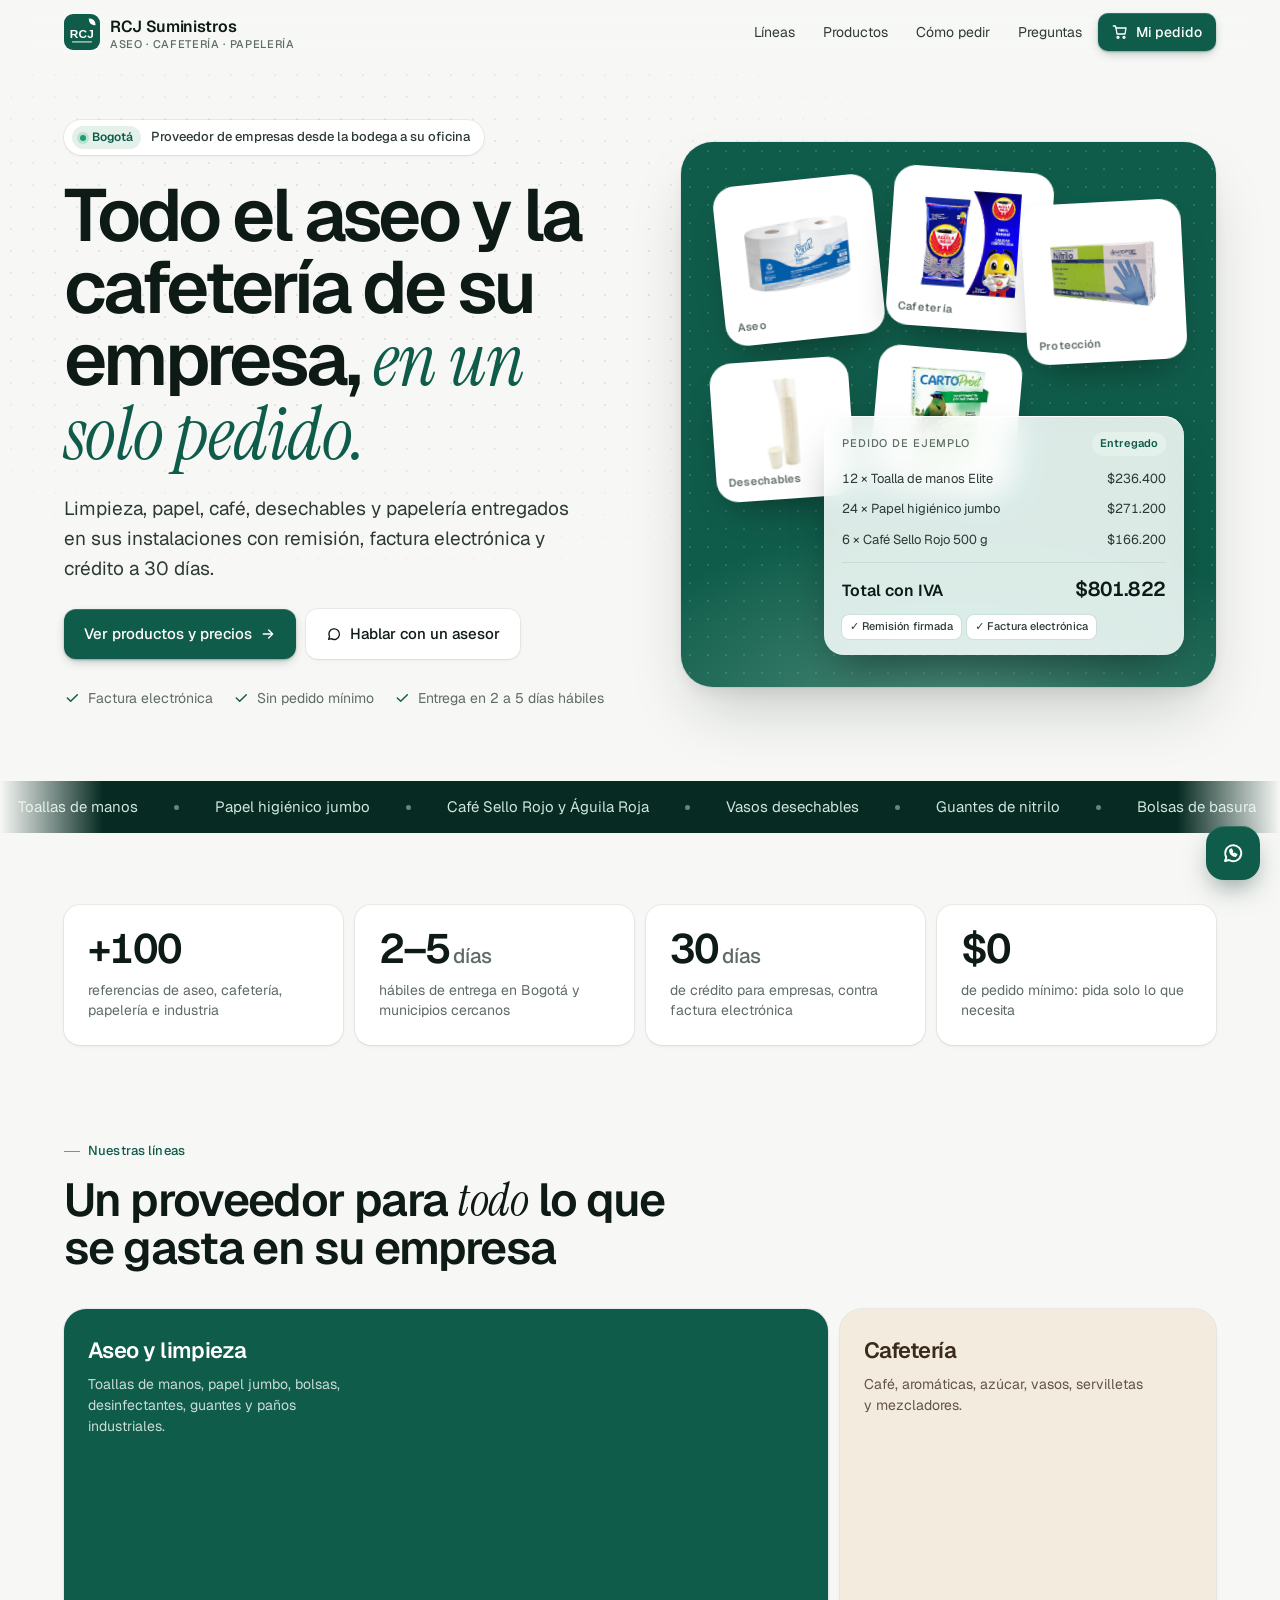
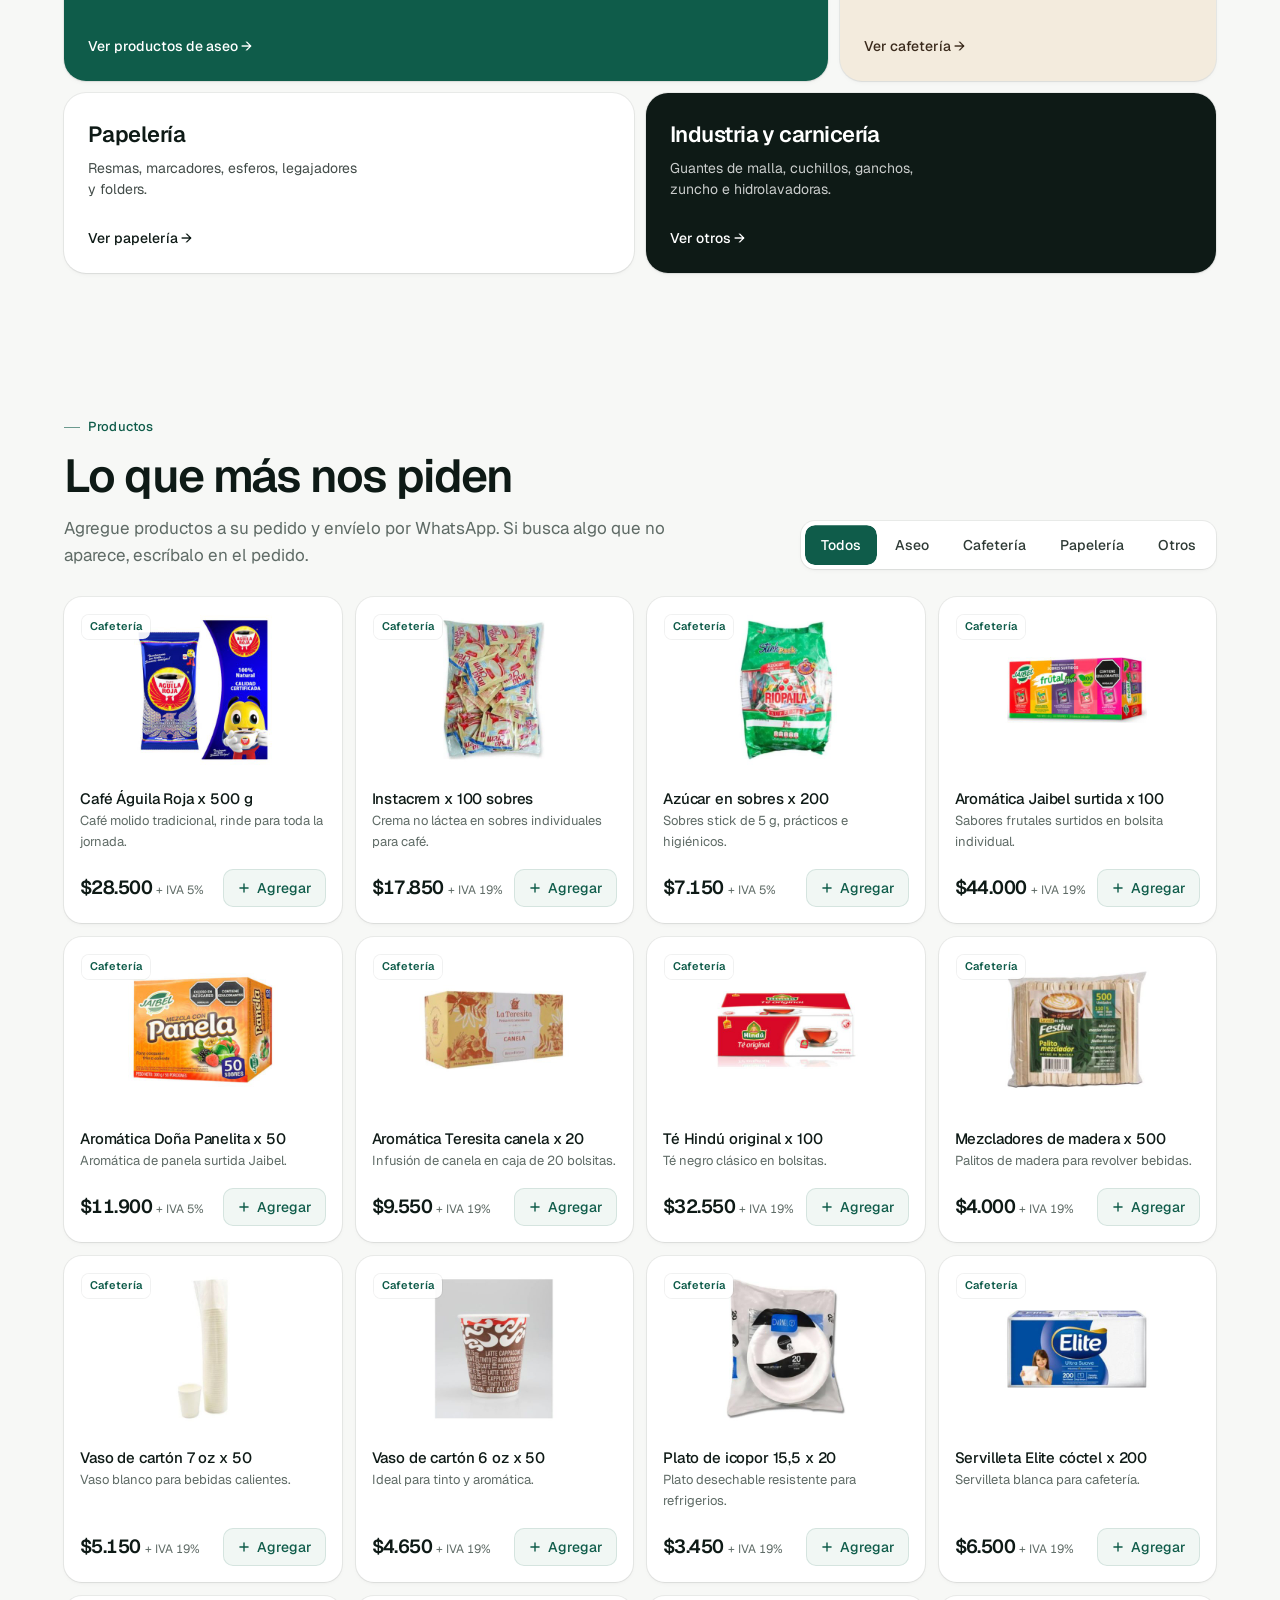
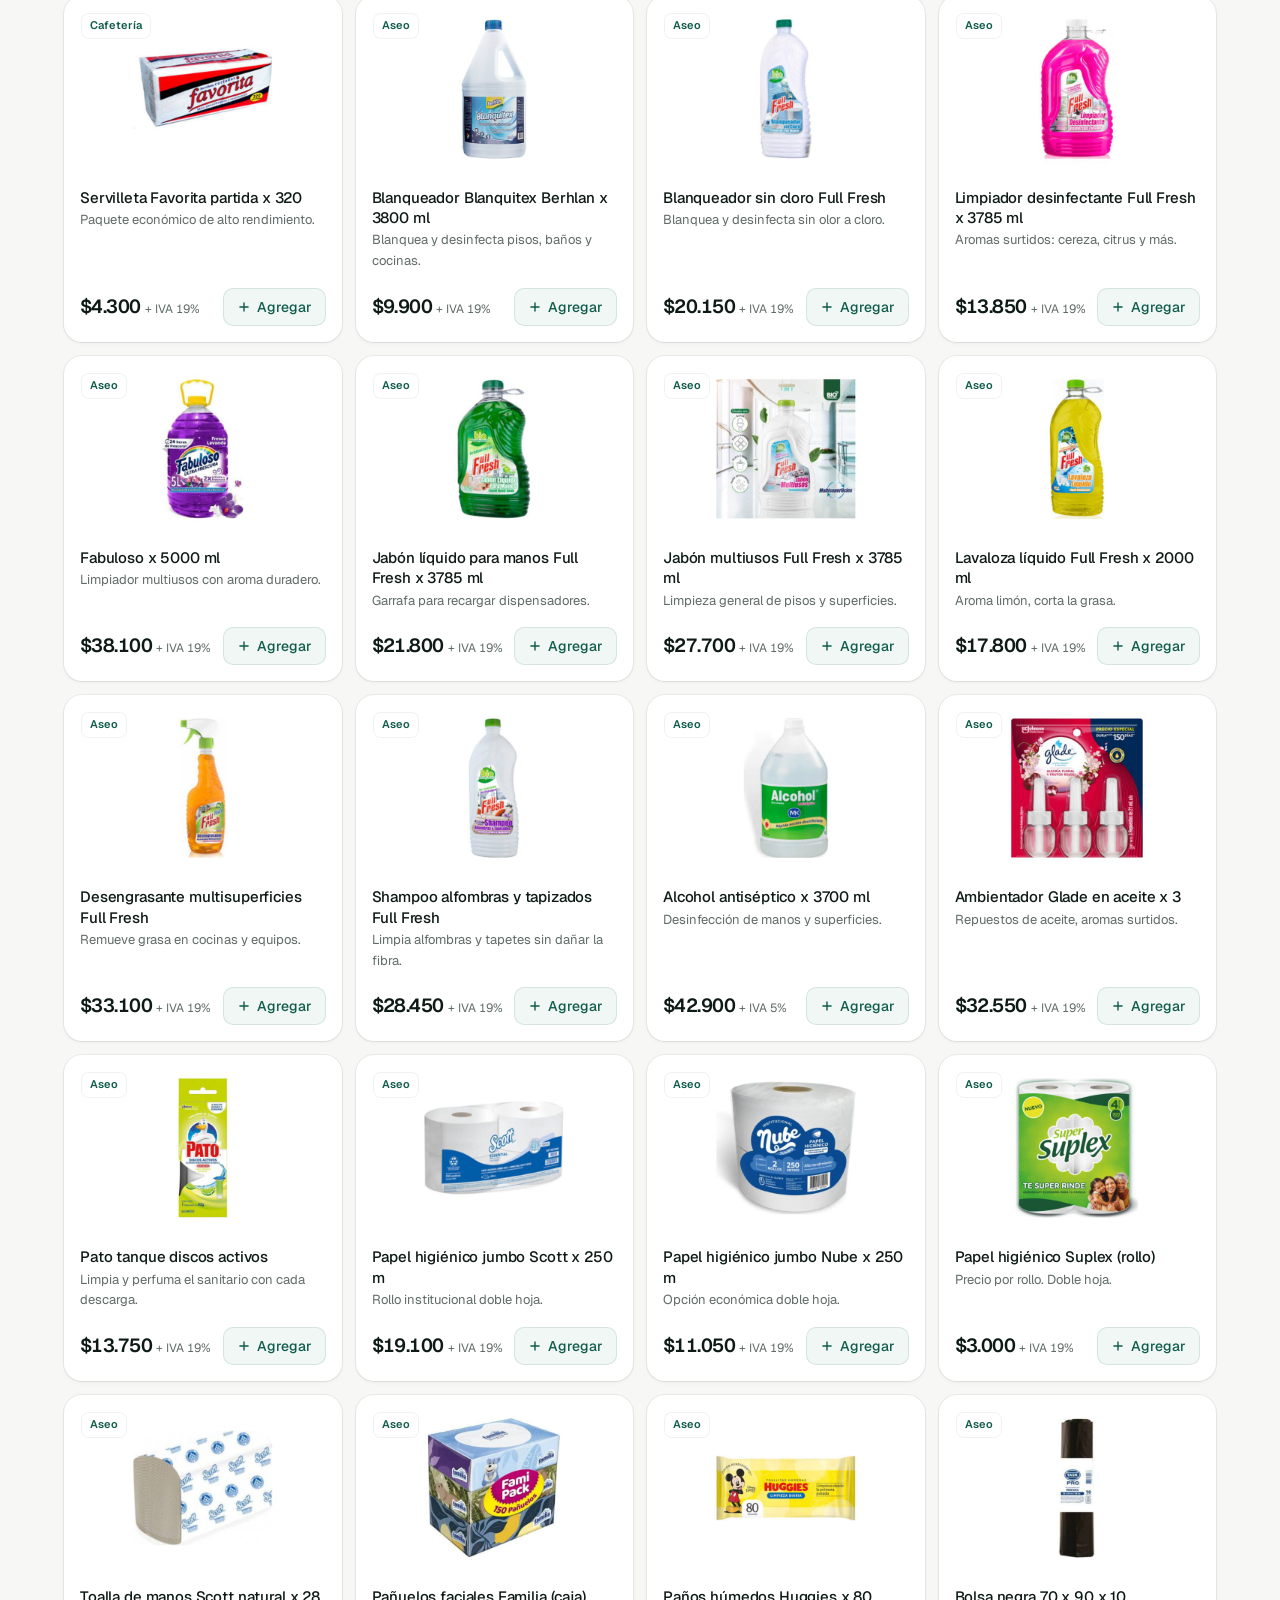
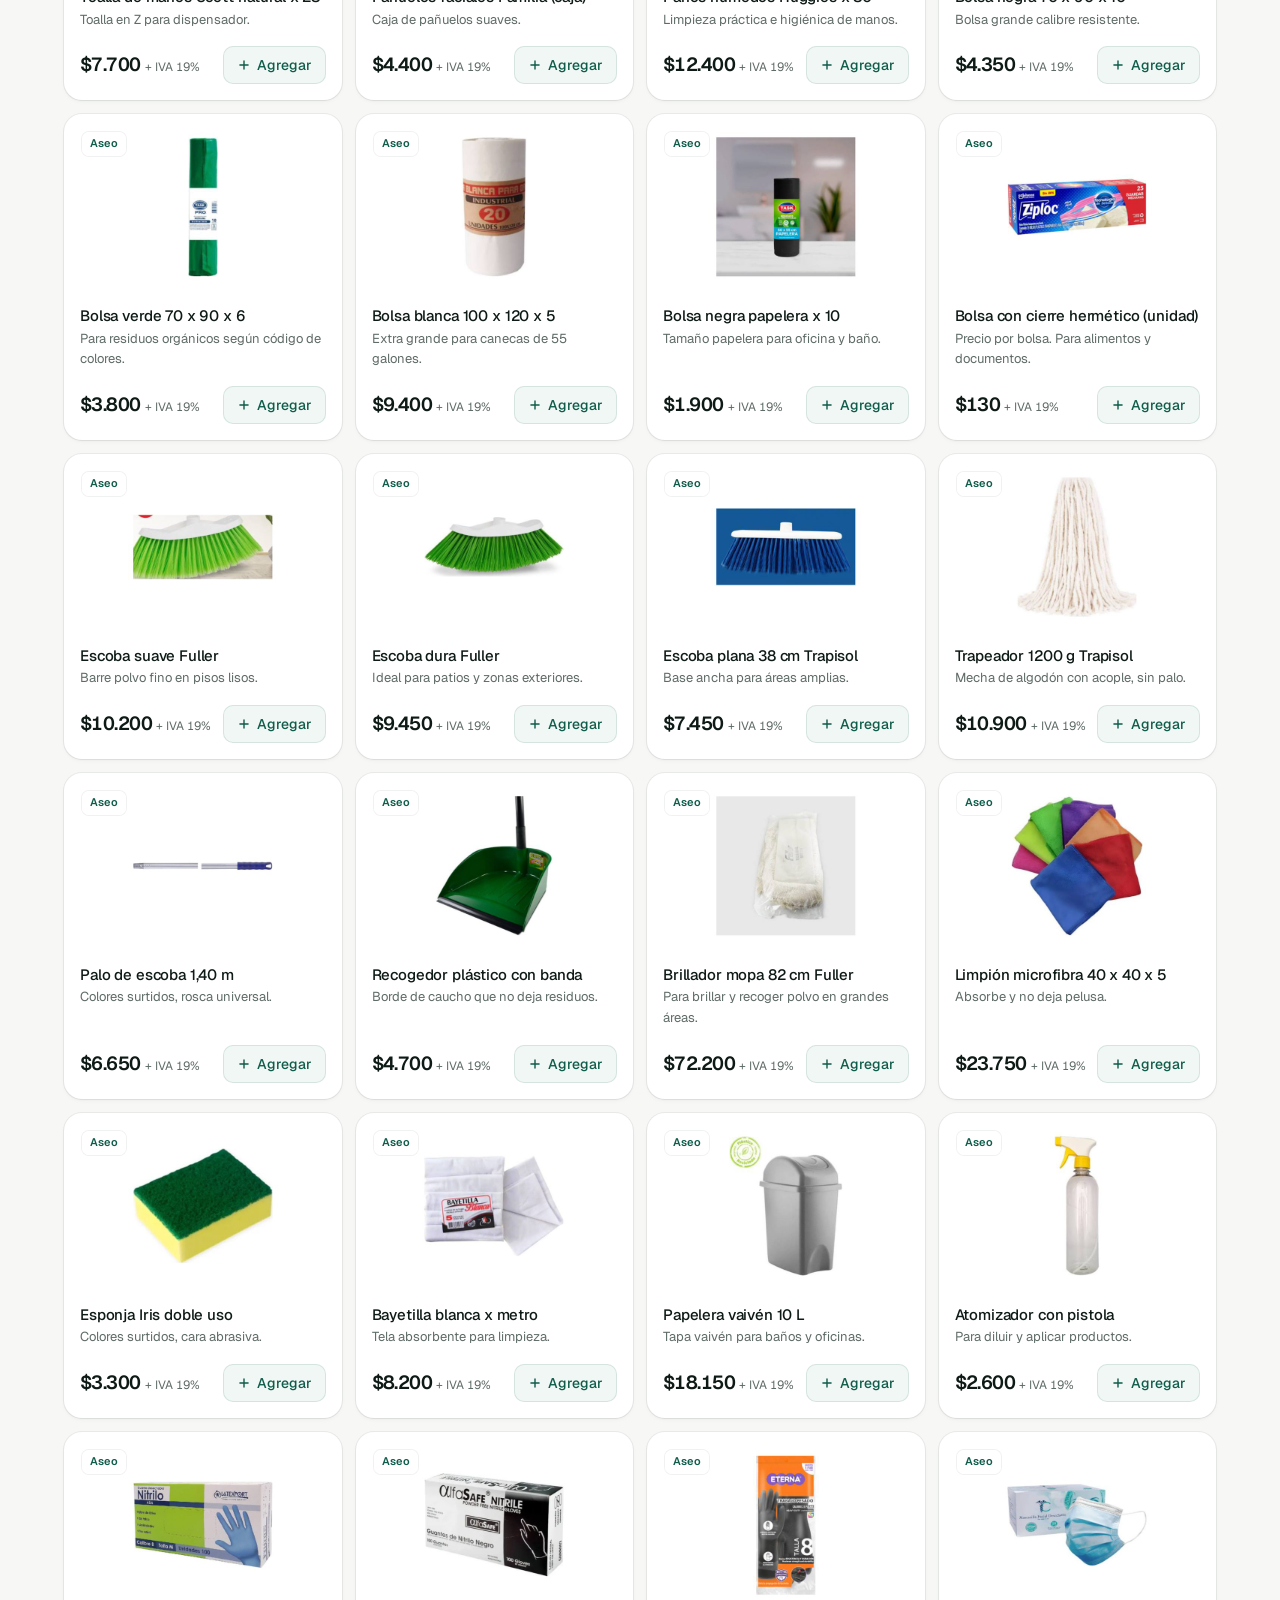
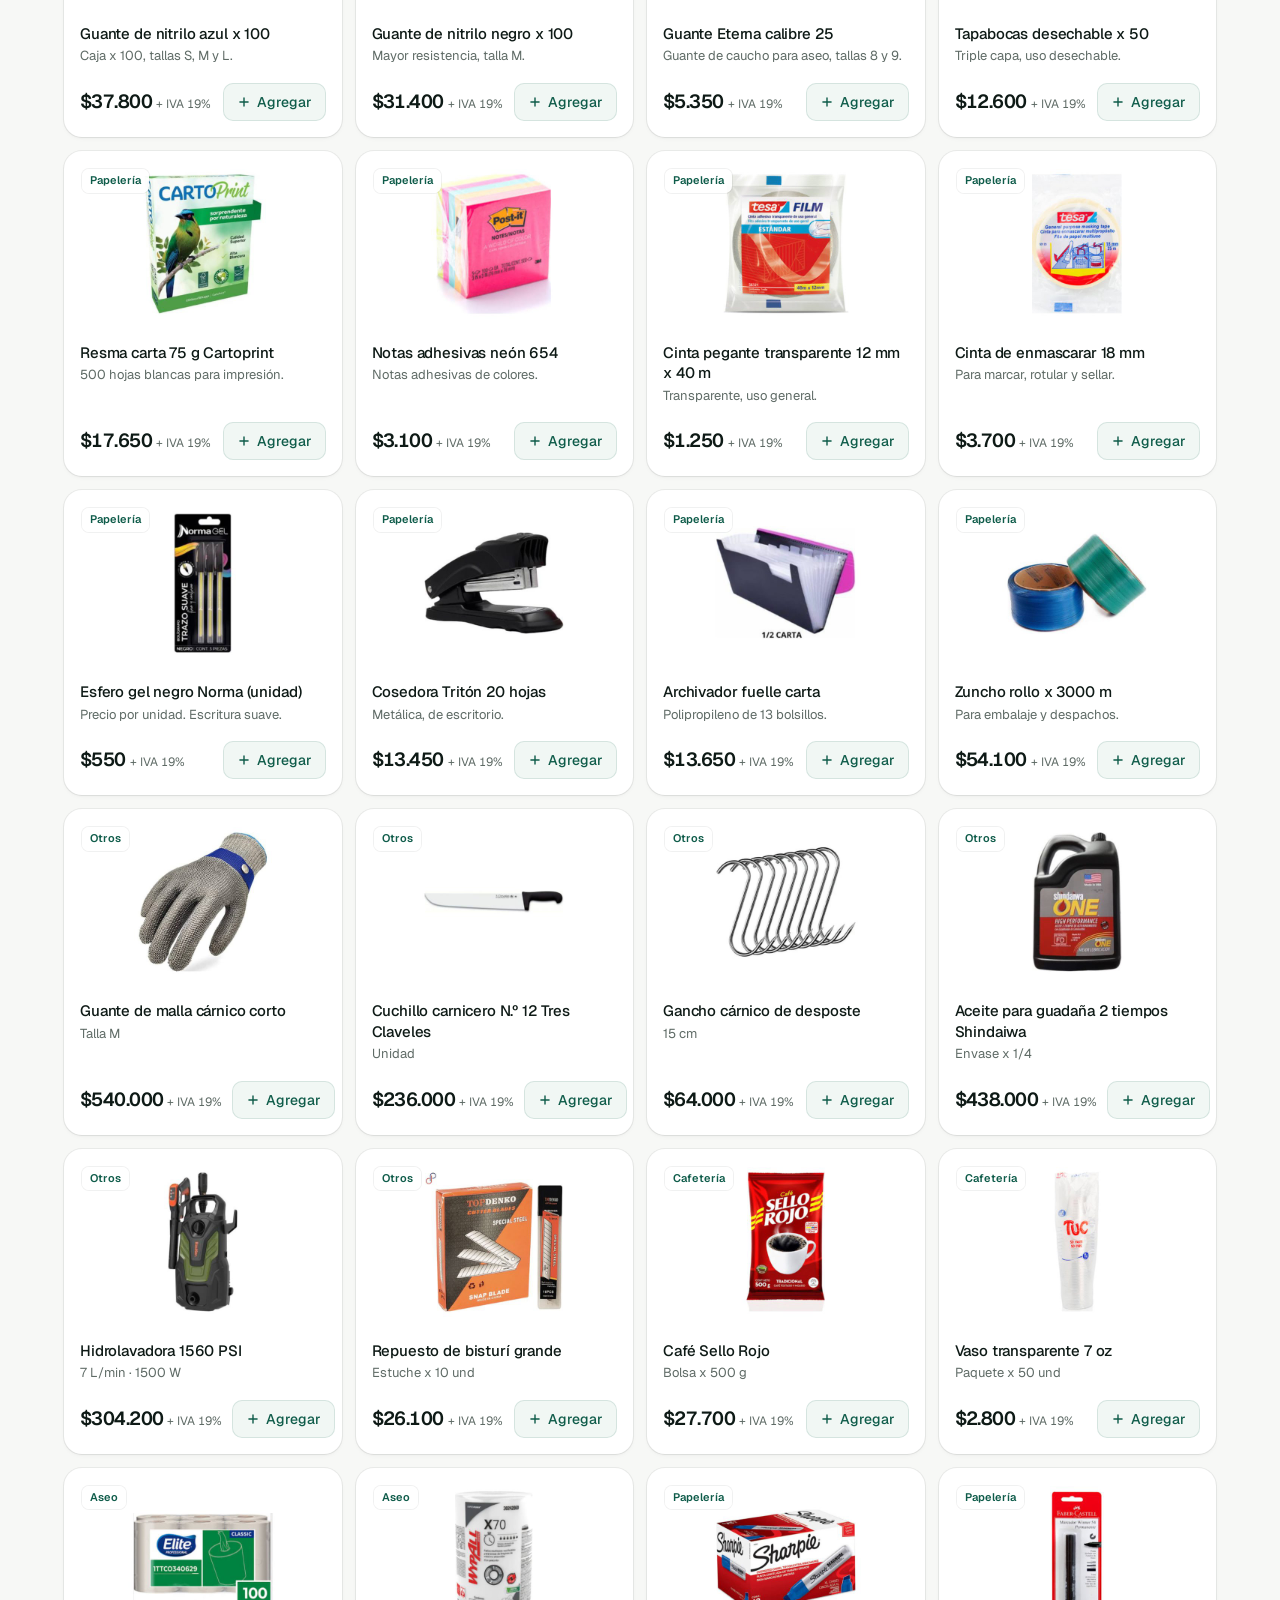
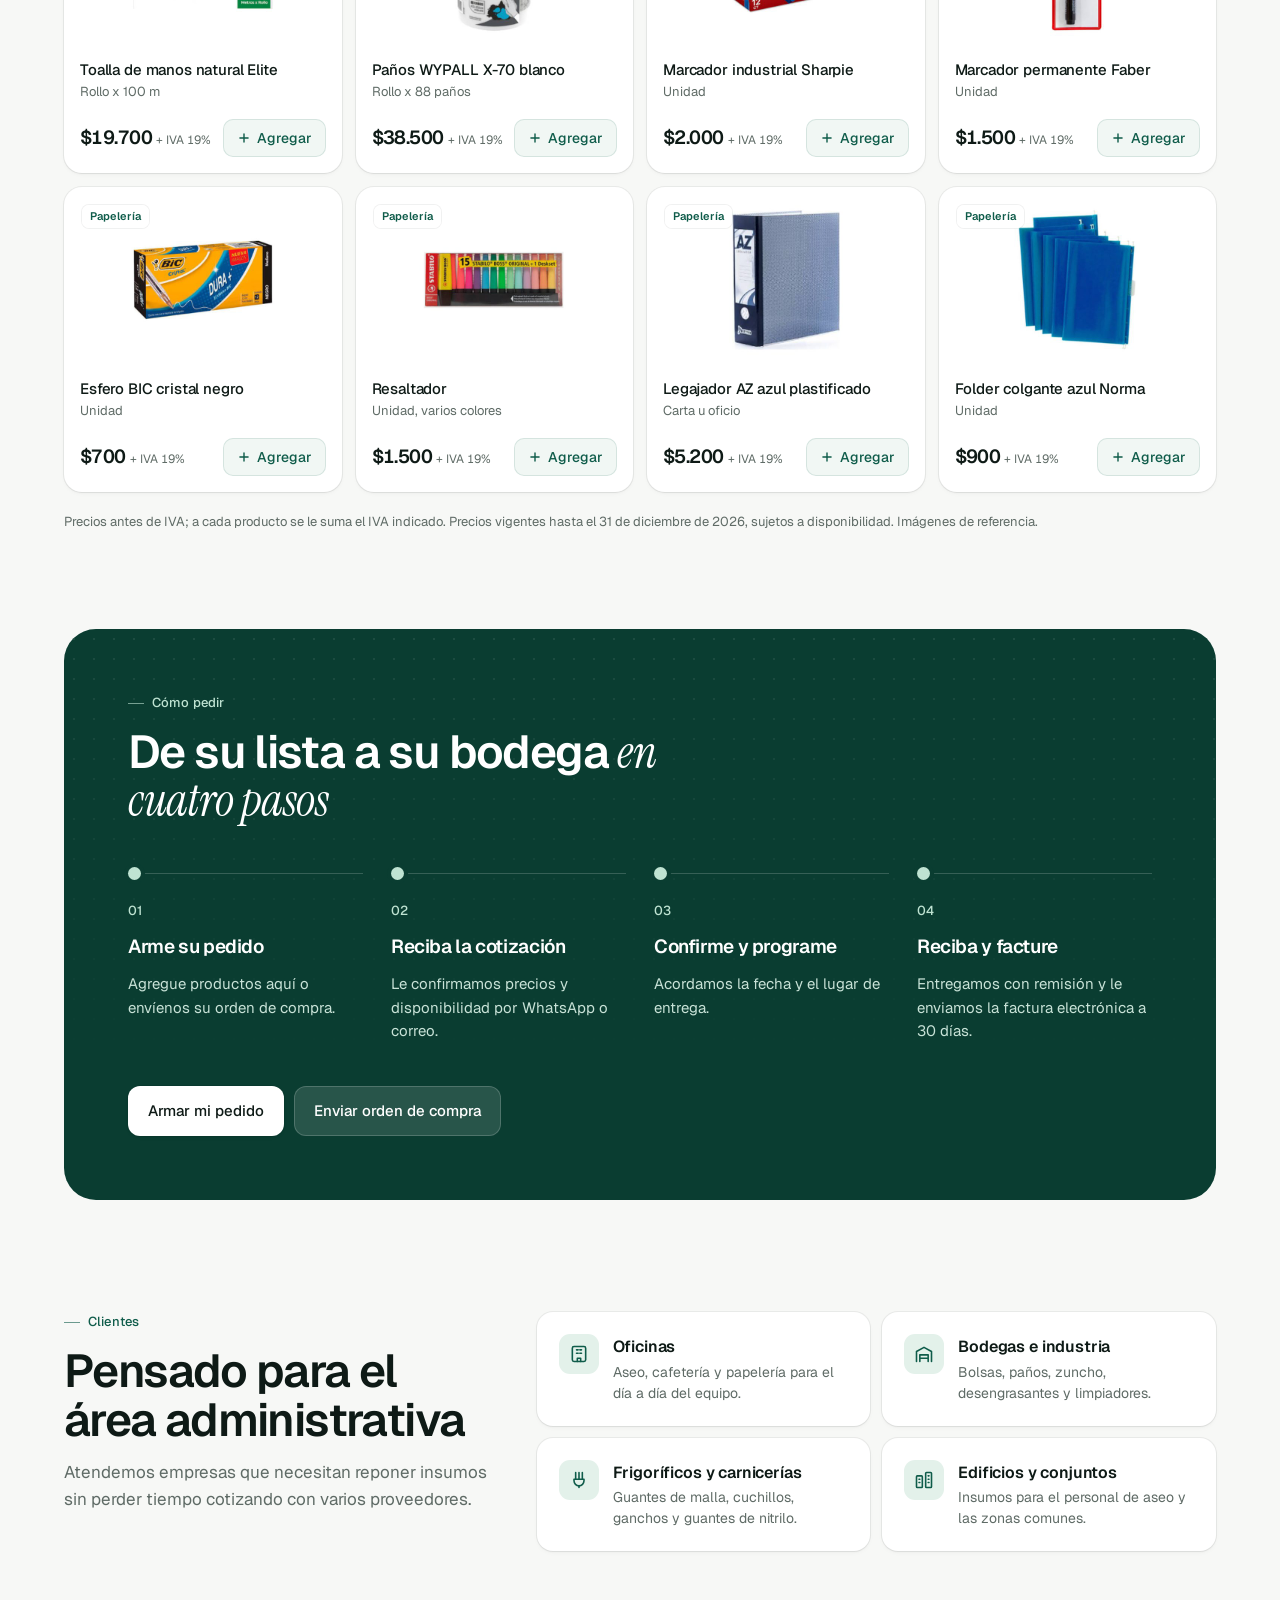
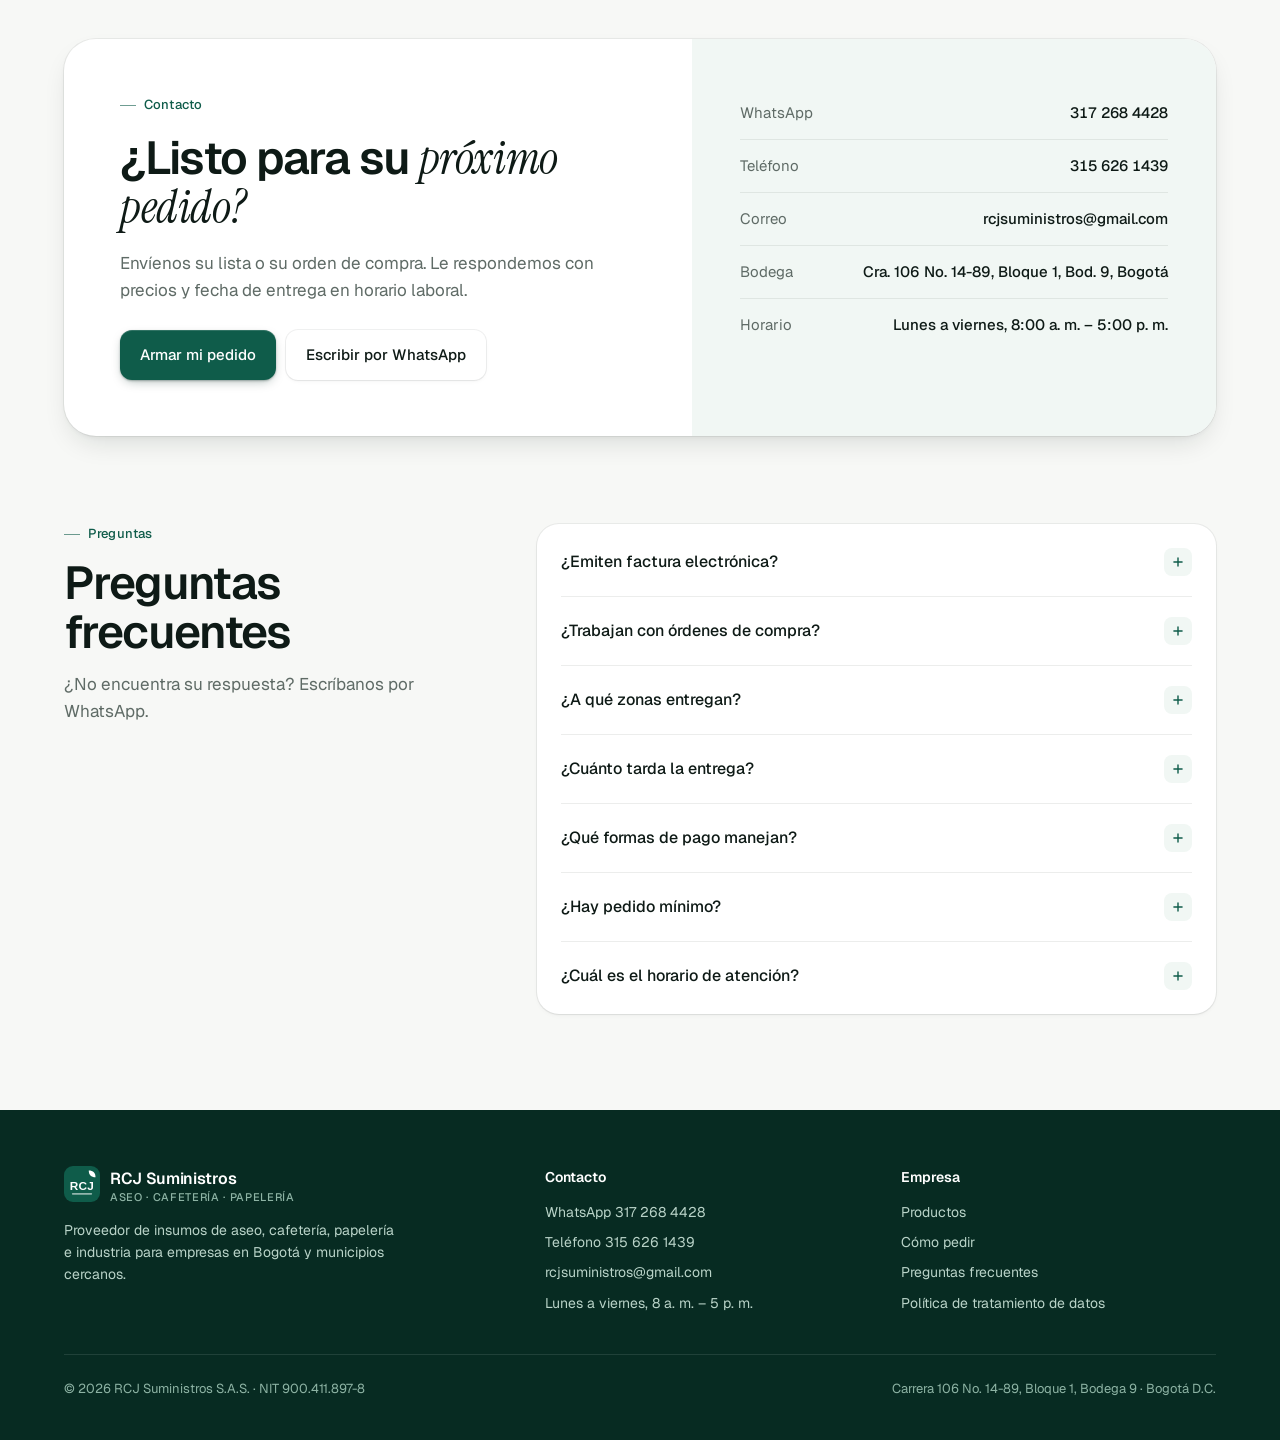
==== commit 72ad2d67: "Catálogo 2026: fotos reales de productos, precios del catálogo e IVA por producto Co-Authored-By: Cl" ====
--- a/index.html
+++ b/index.html
@@ -77,11 +77,11 @@
 </div>
 
 <div class="stage" aria-hidden="true">
-<div class="tile t1"><img src="img/toalla-rollo.svg" alt=""><span>Aseo</span></div>
-<div class="tile t2"><img src="img/cafe.svg" alt=""><span>Cafetería</span></div>
-<div class="tile t3"><img src="img/guantes-nitrilo.svg" alt=""><span>Protección</span></div>
-<div class="tile t4"><img src="img/resma.svg" alt=""><span>Papelería</span></div>
-<div class="tile t5"><img src="img/vaso-carton.svg" alt=""><span>Desechables</span></div>
+<div class="tile t1"><img src="img/p/jumbo-scott.jpg" alt=""><span>Aseo</span></div>
+<div class="tile t2"><img src="img/p/cafe-aguila.jpg" alt=""><span>Cafetería</span></div>
+<div class="tile t3"><img src="img/p/guante-nitrilo-azul.jpg" alt=""><span>Protección</span></div>
+<div class="tile t4"><img src="img/p/resma.jpg" alt=""><span>Papelería</span></div>
+<div class="tile t5"><img src="img/p/vaso-7oz.jpg" alt=""><span>Desechables</span></div>
 <div class="glass">
 <div class="glass-head"><small>Pedido de ejemplo</small><b>Entregado</b></div>
 <div class="glass-row num"><span>12 × Toalla de manos Elite</span><span>$236.400</span></div>
@@ -160,7 +160,7 @@
 </div>
 </div>
 <div class="grid" id="grid"></div>
-<p class="note">Precios de referencia antes de IVA. Pueden variar según la cantidad y la disponibilidad.</p>
+<p class="note">Precios antes de IVA; a cada producto se le suma el IVA indicado. Precios vigentes hasta el 31 de diciembre de 2026, sujetos a disponibilidad. Imágenes de referencia.</p>
 </div>
 </section>
 
--- a/styles.css
+++ b/styles.css
@@ -97,7 +97,7 @@
 .stage::before{content:"";position:absolute;inset:0;background-image:radial-gradient(rgba(255,255,255,.12) 1px,transparent 1px);background-size:18px 18px;z-index:-1}
 .stage::after{content:"";position:absolute;inset:auto -20% -40% -20%;height:70%;background:radial-gradient(closest-side,rgba(191,227,210,.35),transparent);z-index:-1}
 .tile{position:absolute;width:30%;aspect-ratio:1;border-radius:22px;background:#fff;display:flex;align-items:center;justify-content:center;box-shadow:0 1px 0 rgba(255,255,255,.6) inset,0 18px 40px -16px rgba(0,0,0,.45)}
-.tile img{width:84%;height:auto}
+.tile img{width:70%;height:70%;object-fit:contain;mix-blend-mode:multiply;margin-bottom:12px}
 .tile span{position:absolute;bottom:10px;left:12px;font-size:11px;font-weight:600;color:var(--muted);letter-spacing:.02em}
 .t1{top:7%;left:7%;rotate:-6deg}
 .t2{top:5%;left:39%;rotate:4deg}
@@ -181,7 +181,7 @@
 .grid{display:grid;grid-template-columns:repeat(auto-fill,minmax(240px,1fr));gap:14px;margin-top:28px}
 .card{position:relative;background:#fff;border-radius:18px;box-shadow:var(--shadow-sm);overflow:hidden;display:flex;flex-direction:column;transition:transform 220ms var(--ease-out),box-shadow 220ms ease}
 .card-img{position:relative;height:170px;margin:8px 8px 0;border-radius:12px;background:var(--green-50);display:flex;align-items:center;justify-content:center}
-.card-img img{width:200px;height:150px;object-fit:contain;transition:transform 300ms var(--ease-out)}
+.card-img{background:#fff}.card-img img{width:200px;height:150px;object-fit:contain;mix-blend-mode:multiply;transition:transform 300ms var(--ease-out)}
 .card-img .line{position:absolute;top:10px;left:10px;font-size:11px;font-weight:600;color:var(--green-700);background:rgba(255,255,255,.92);padding:3px 8px;border-radius:7px;box-shadow:var(--ring)}
 .card-body{padding:14px 16px 16px;display:flex;flex-direction:column;flex:1}
 .card-body h3{margin:0;font-size:15px;font-weight:500;line-height:1.35;letter-spacing:-.01em}
@@ -289,7 +289,7 @@
 .list-row{display:flex;align-items:center;gap:12px;padding:12px 0;border-bottom:1px solid var(--line)}
 .list-row:last-child{border-bottom:0}
 .list-row .thumb{width:44px;height:44px;border-radius:10px;background:var(--green-50);display:flex;align-items:center;justify-content:center;flex:none}
-.list-row .thumb img{width:38px}
+.list-row .thumb img{width:38px;height:38px;object-fit:contain;mix-blend-mode:multiply;border-radius:6px}
 .list-row .name{flex:1;min-width:0;font-size:14px;font-weight:500;line-height:1.3}
 .list-row .name span{display:block;font-size:12px;font-weight:400;color:var(--muted)}
 .fields{display:grid;grid-template-columns:repeat(2,minmax(0,1fr));gap:12px}
@@ -364,3 +364,4 @@
 .facts div{display:flex;flex-wrap:wrap;justify-content:space-between;gap:4px 16px;padding:10px 0;border-bottom:1px solid var(--line)}
 .facts div:last-child{border-bottom:0}
 .muted{color:var(--muted)}
+.price small{white-space:nowrap}
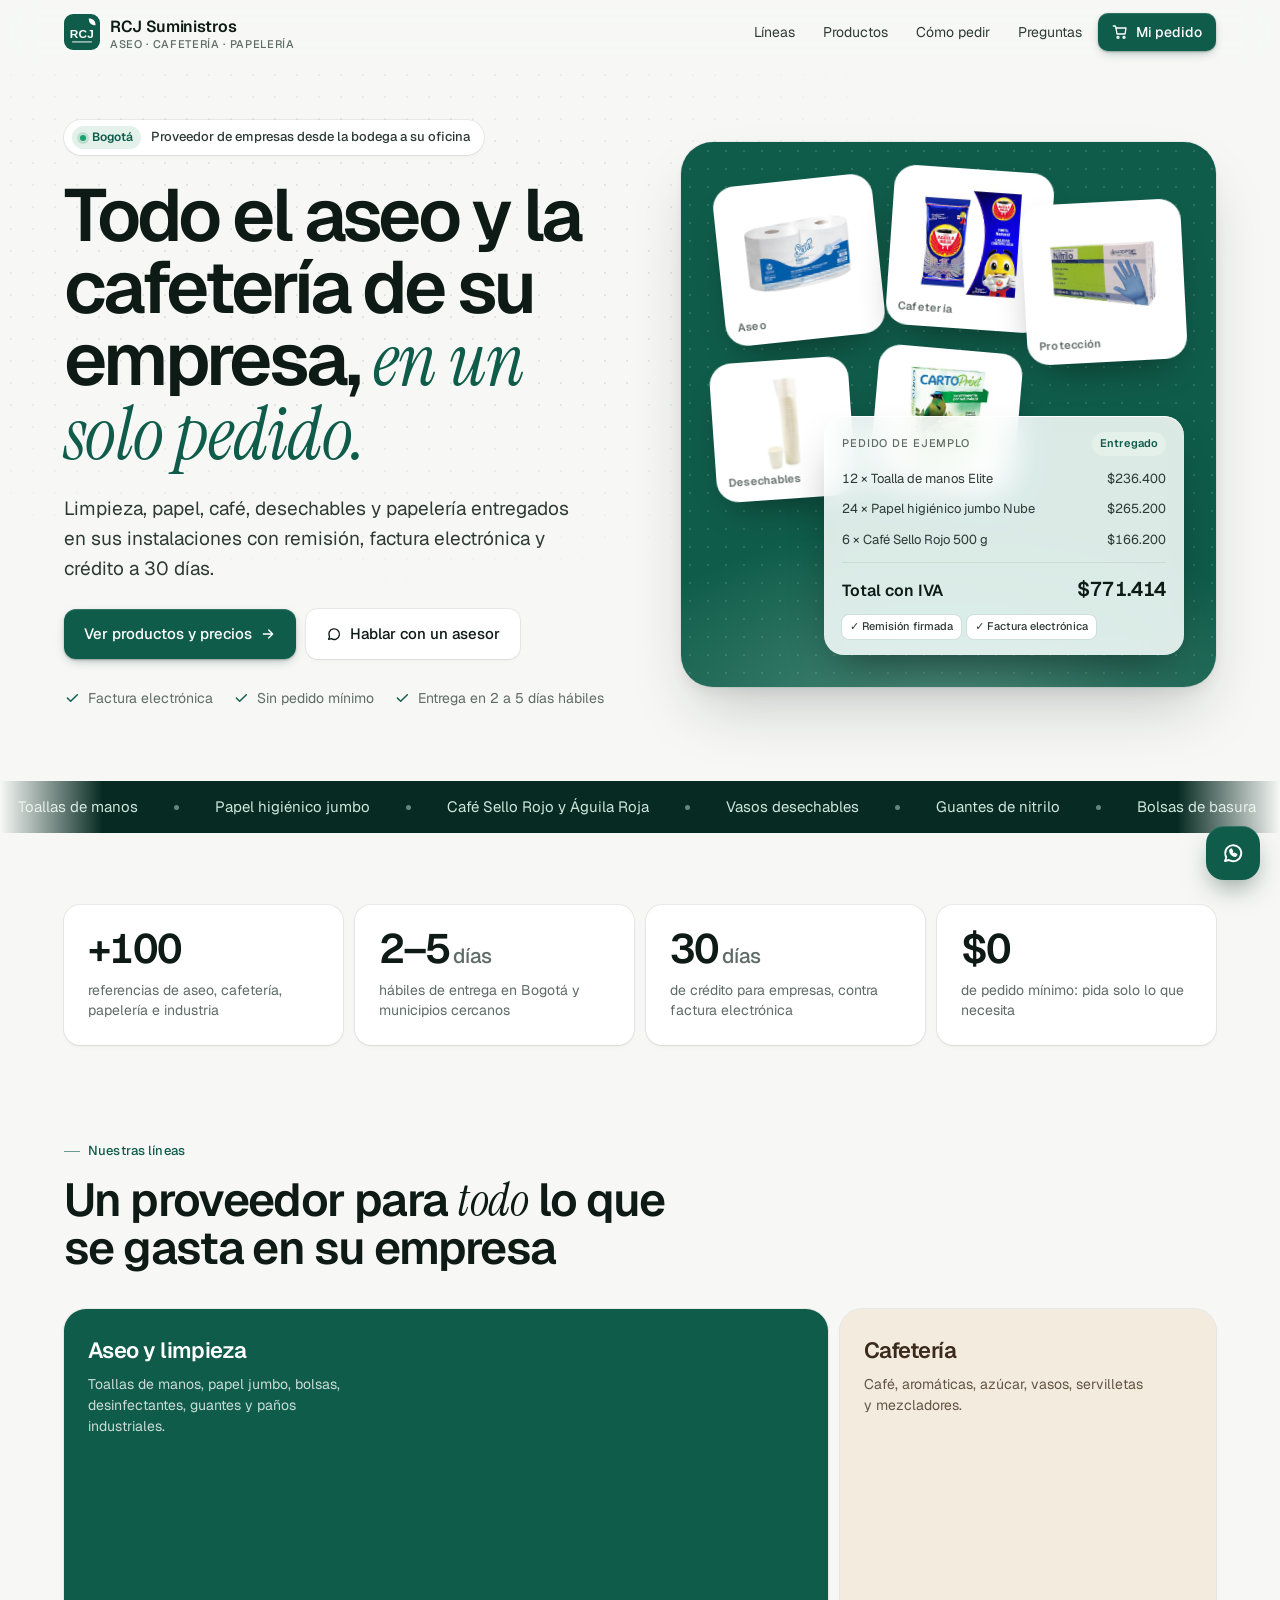
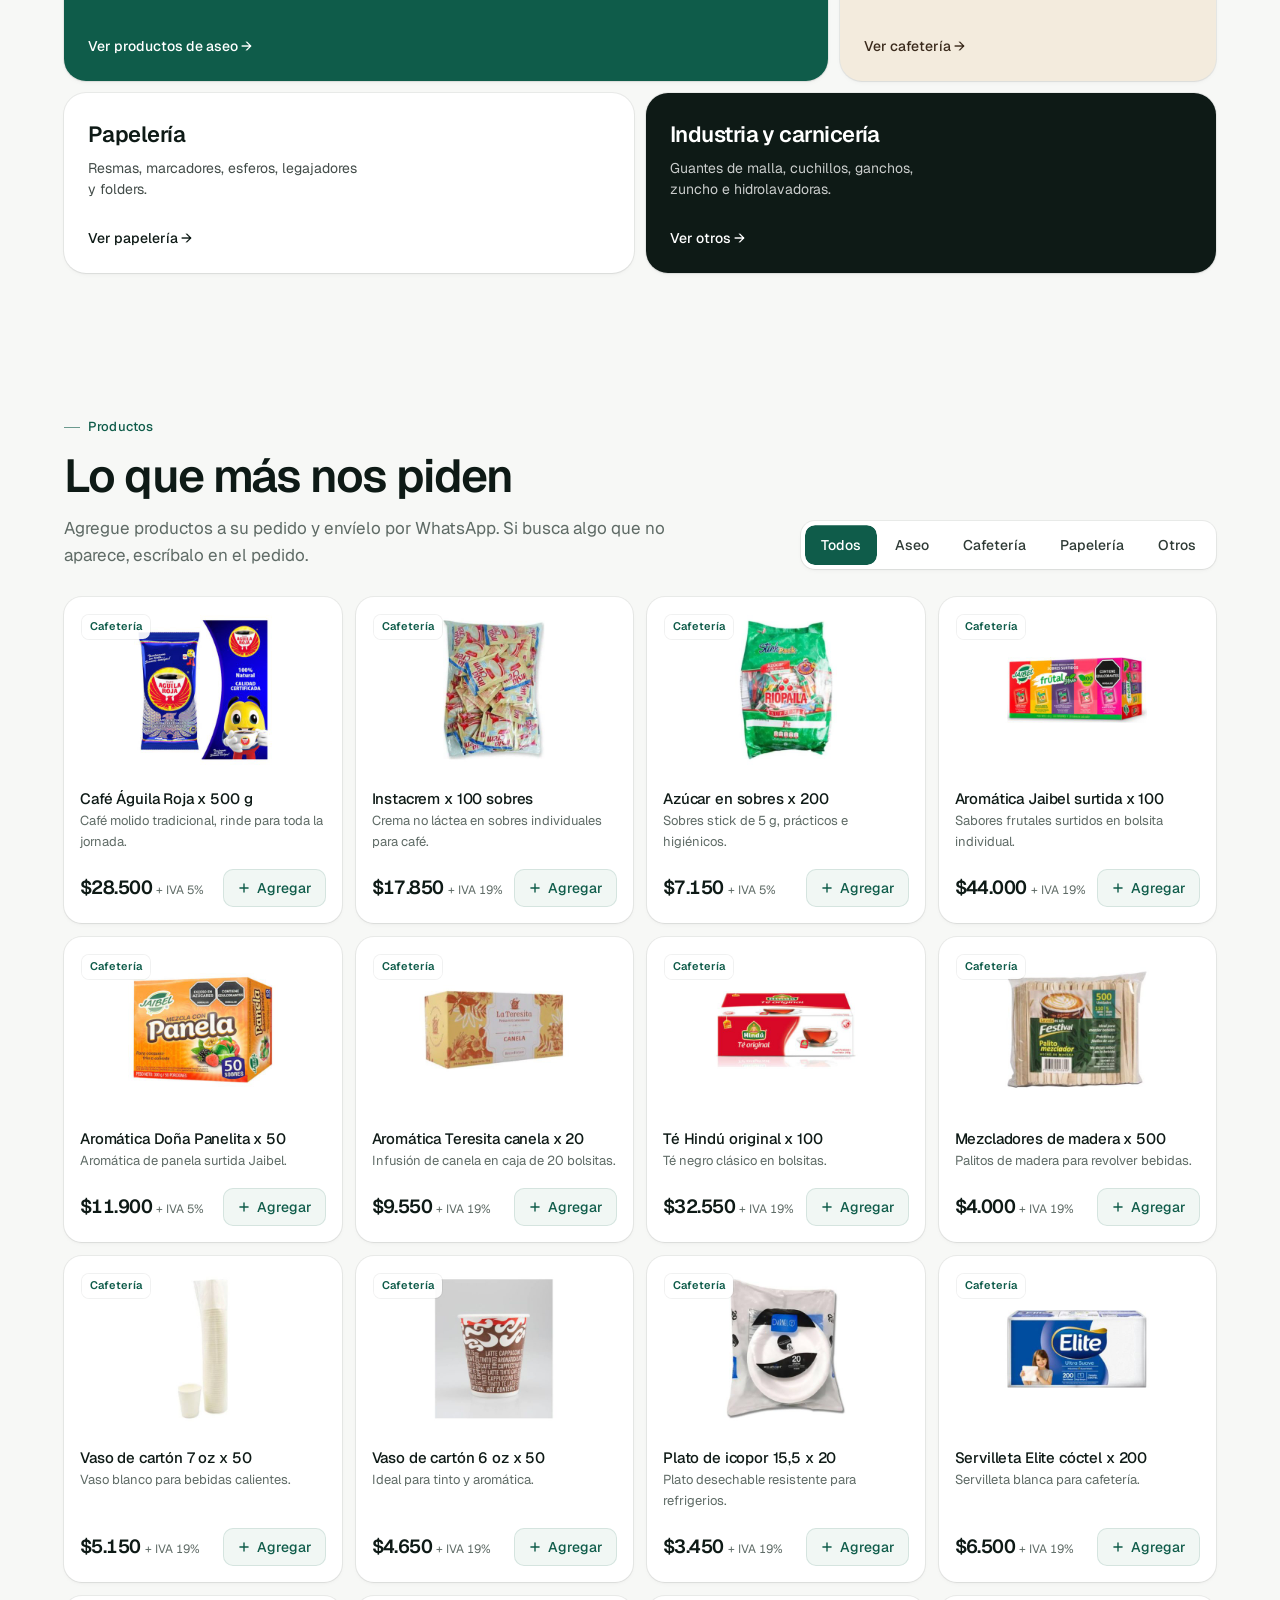
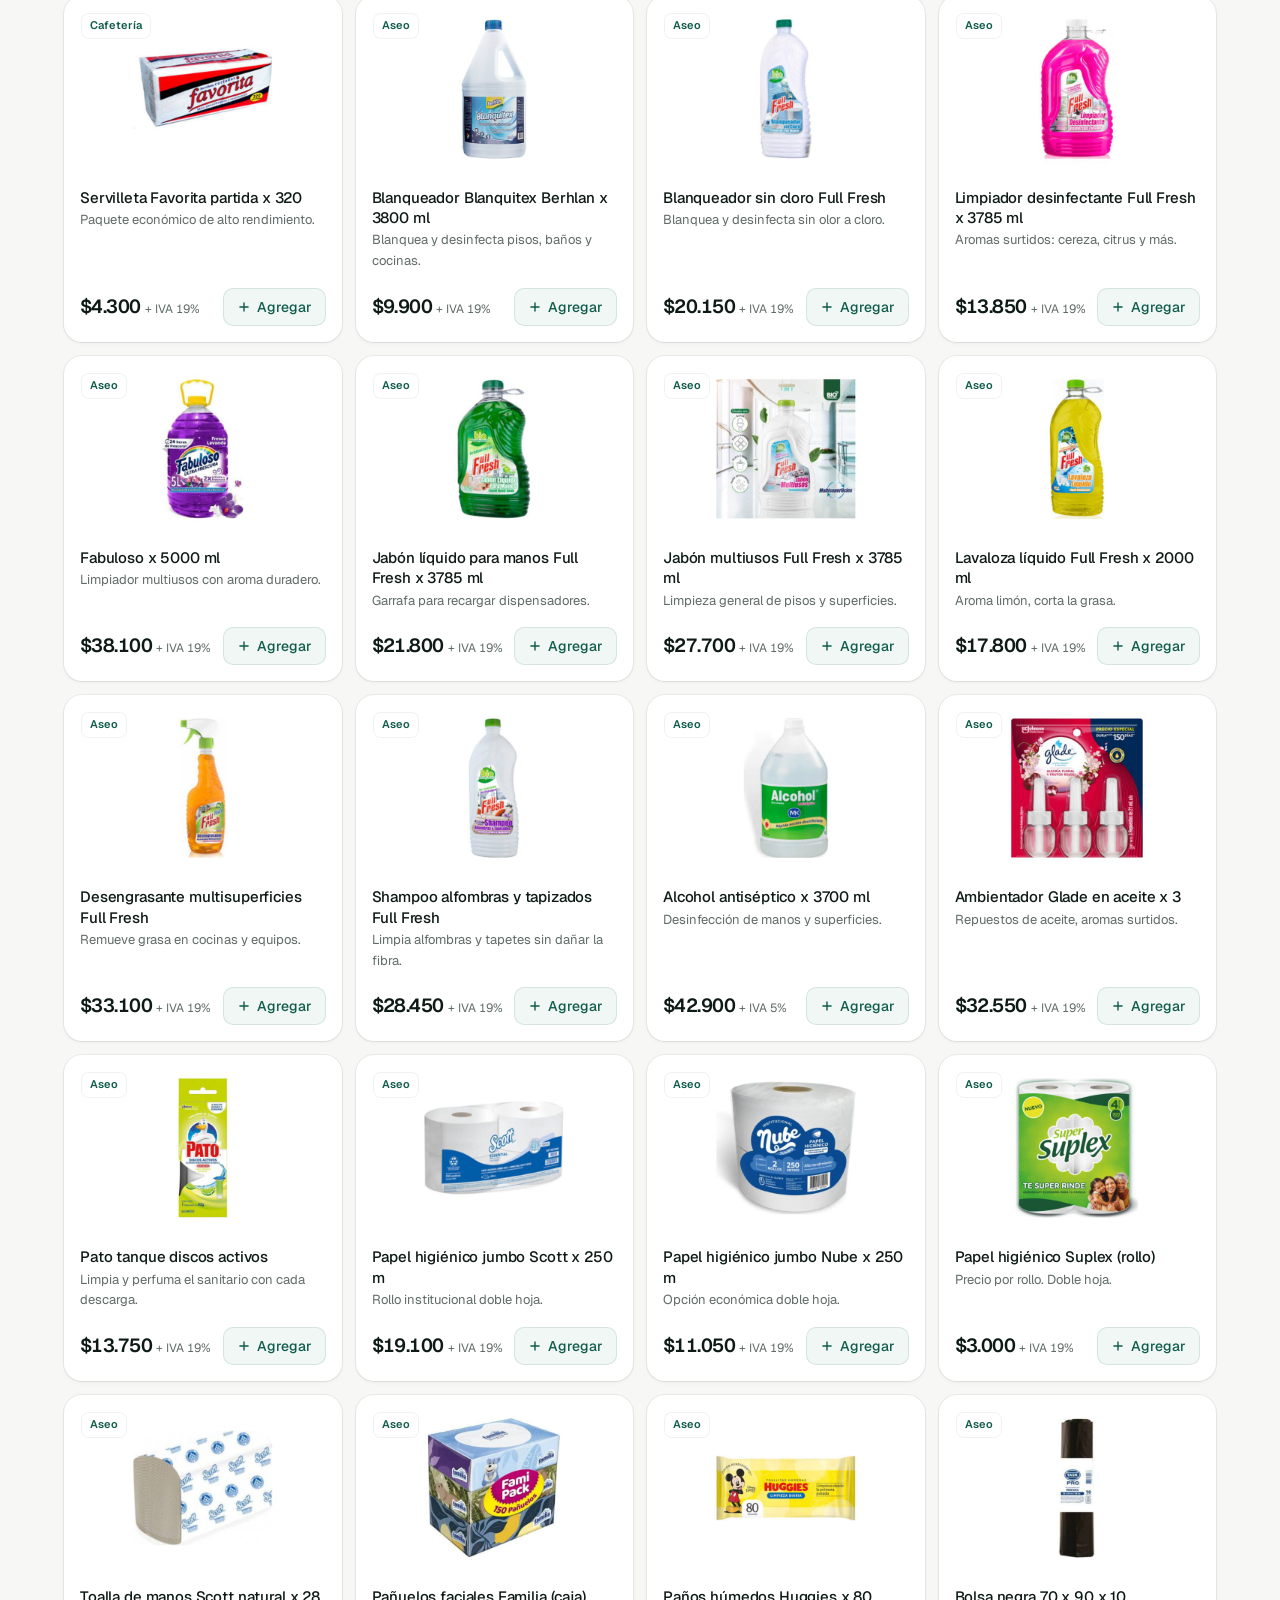
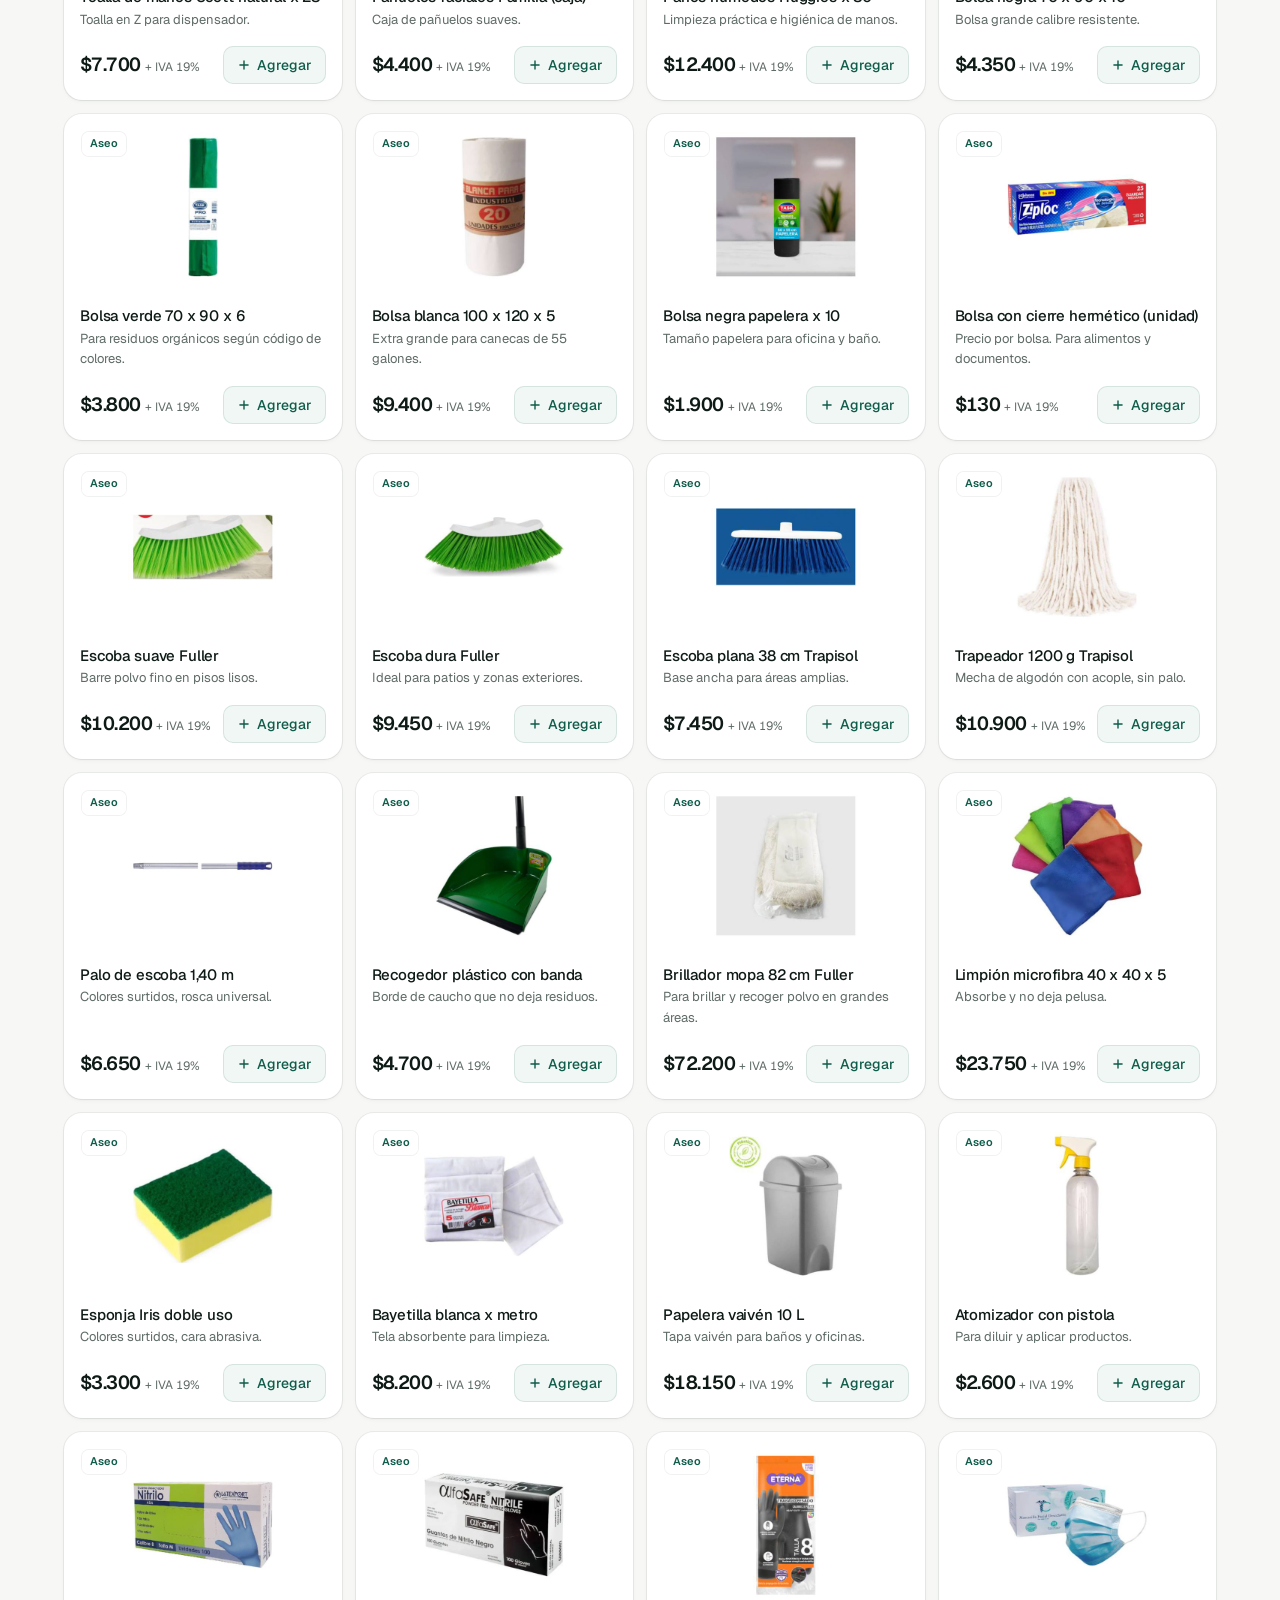
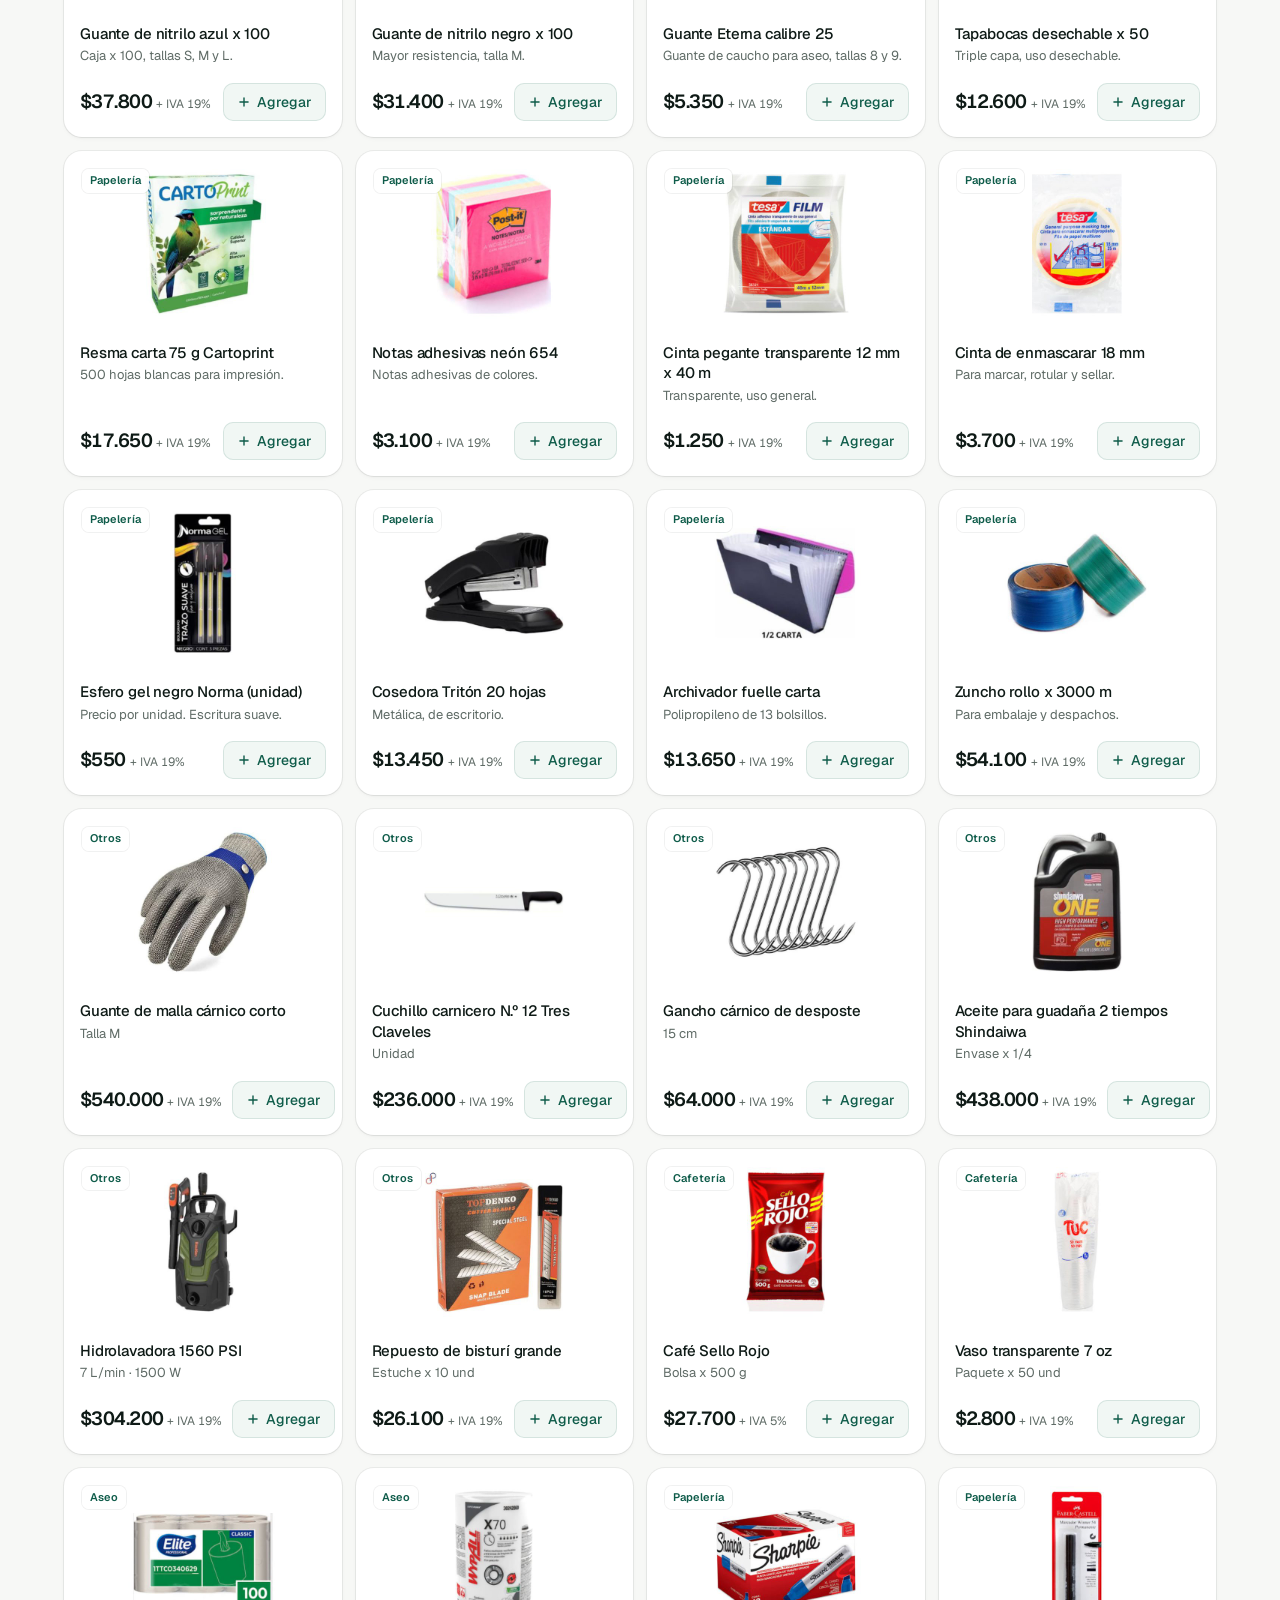
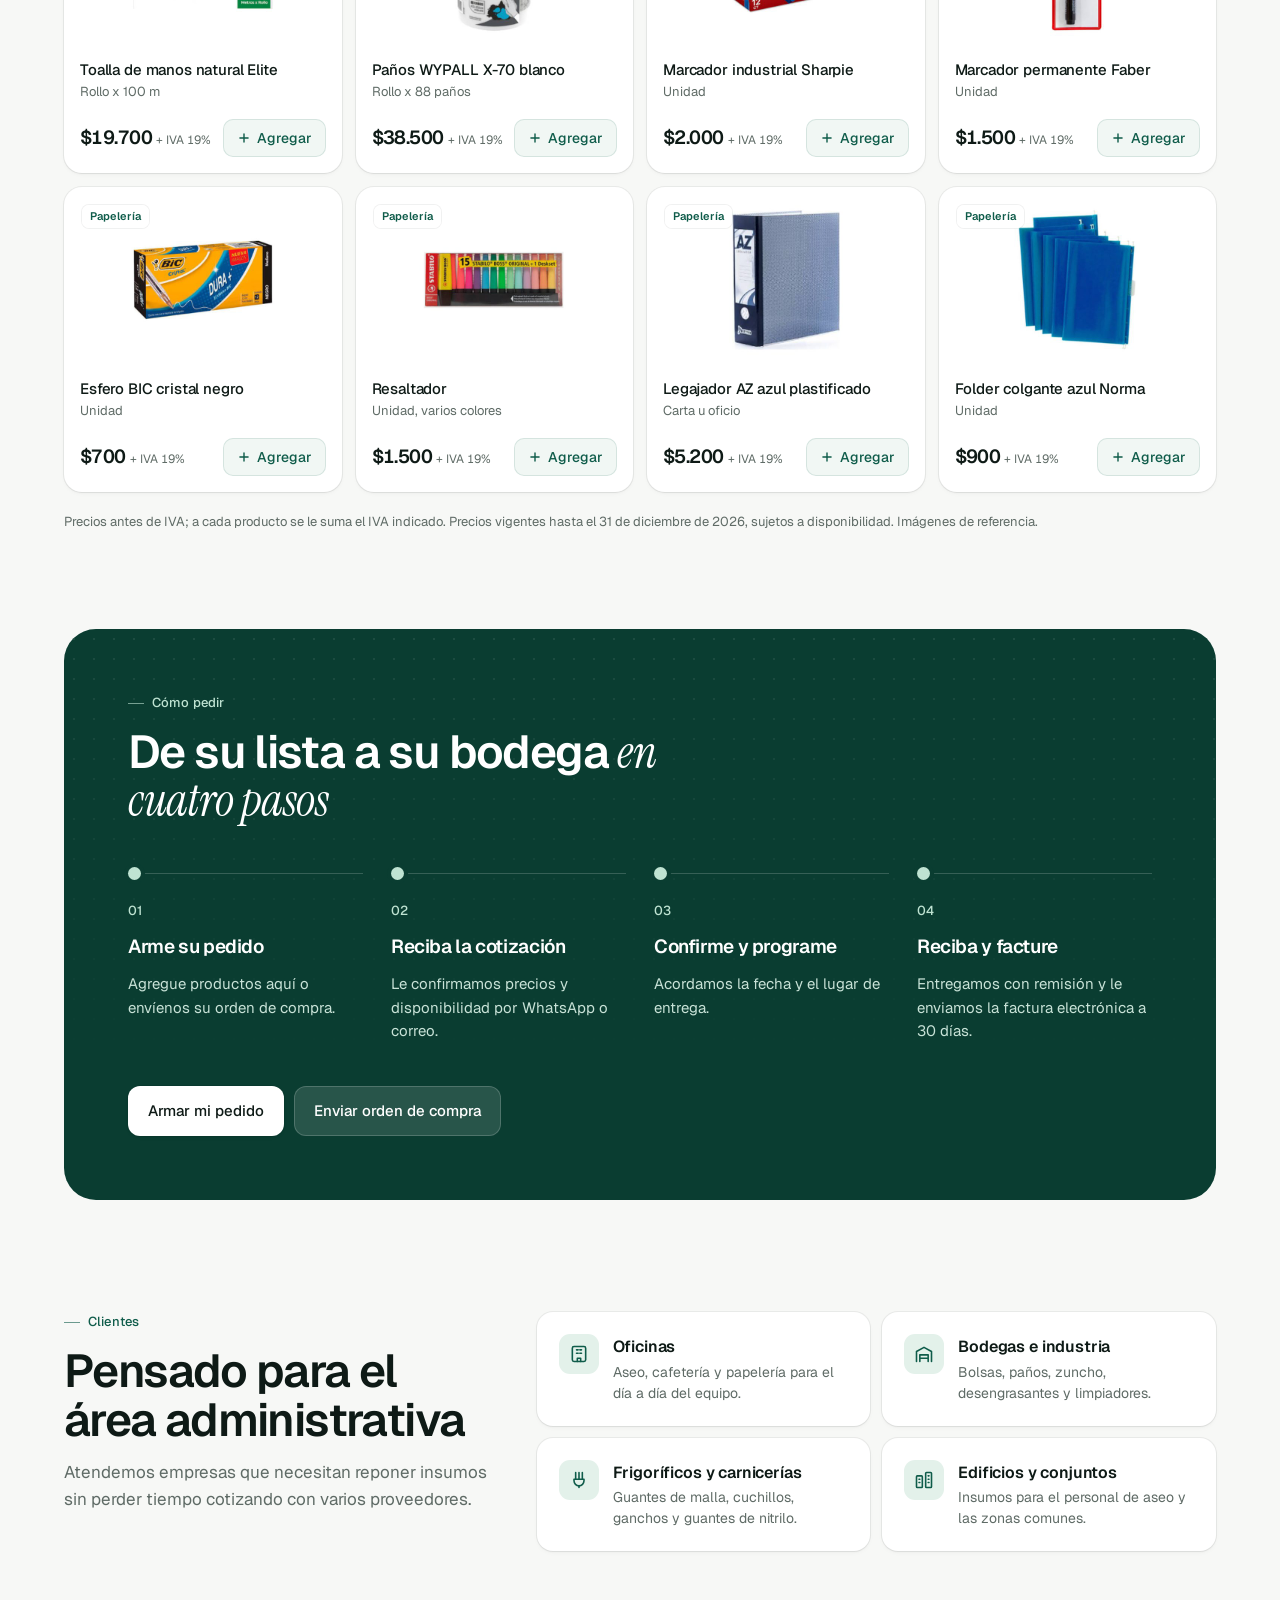
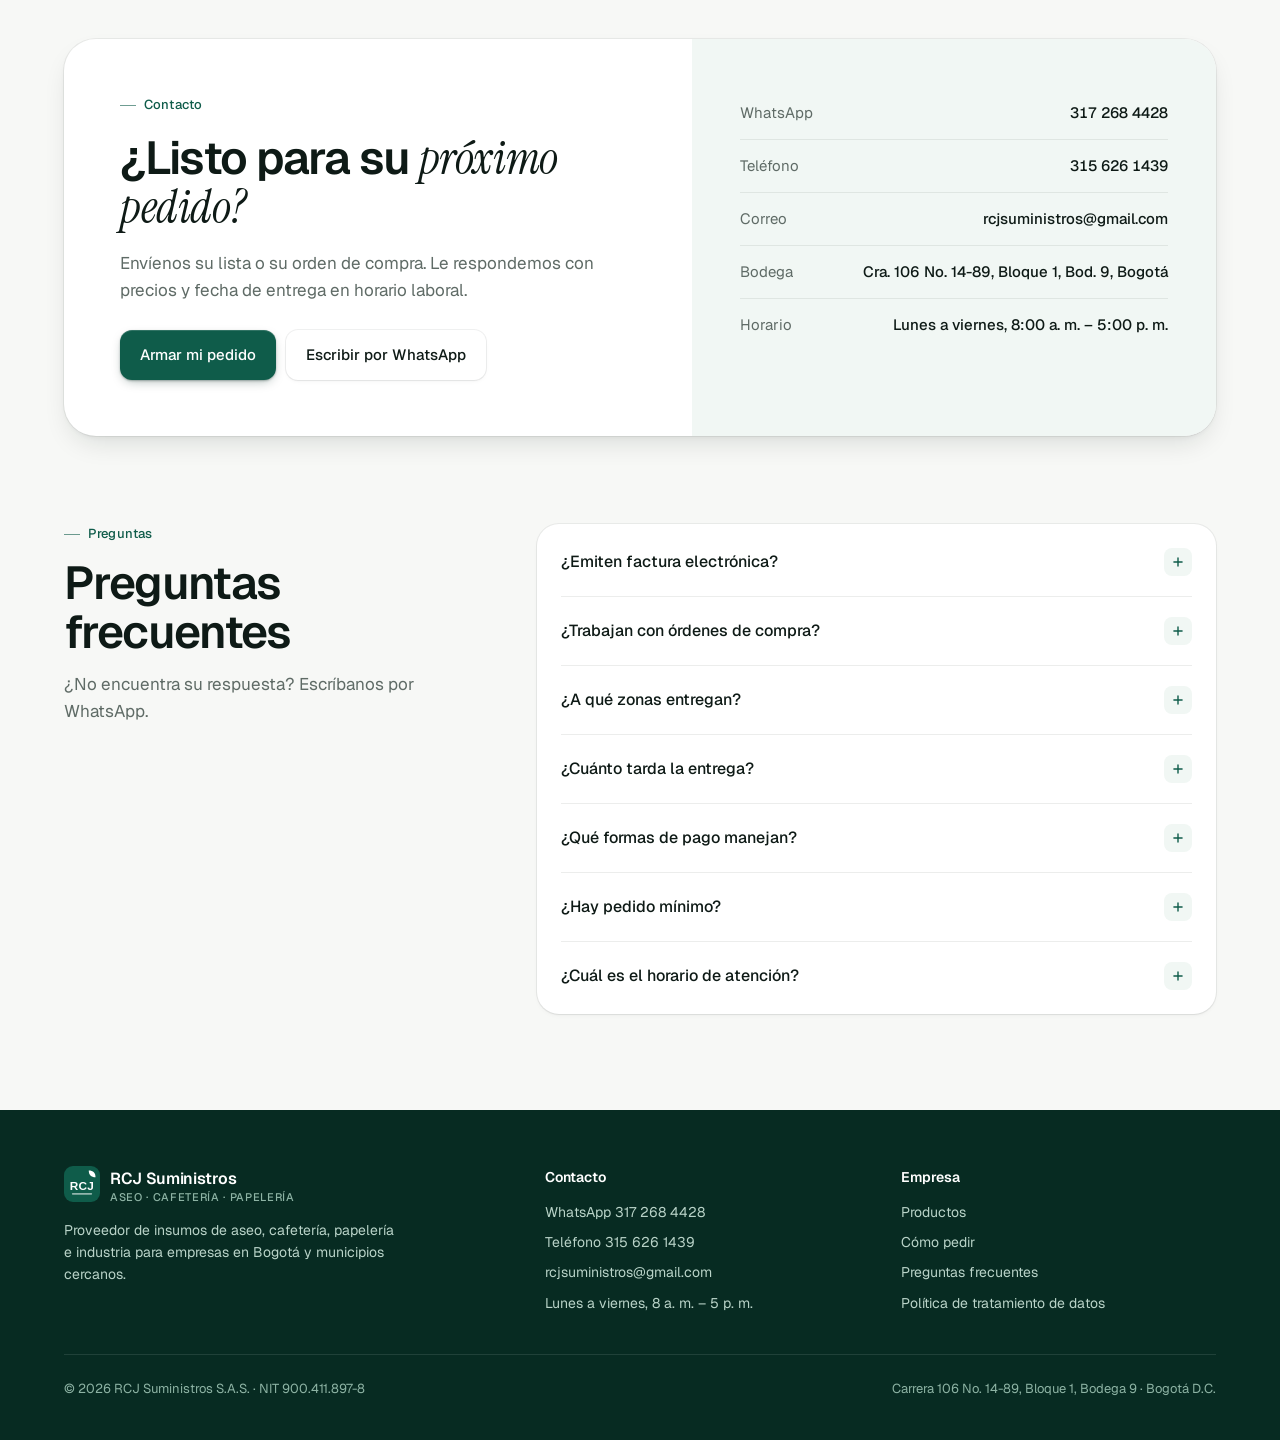
==== commit 5eed0b24: "Ajustes de revisión: IVA café Sello Rojo y pedido de ejemplo Co-Authored-By: Claude Opus 5.5 <norepl" ====
--- a/index.html
+++ b/index.html
@@ -85,9 +85,9 @@
 <div class="glass">
 <div class="glass-head"><small>Pedido de ejemplo</small><b>Entregado</b></div>
 <div class="glass-row num"><span>12 × Toalla de manos Elite</span><span>$236.400</span></div>
-<div class="glass-row num"><span>24 × Papel higiénico jumbo</span><span>$271.200</span></div>
+<div class="glass-row num"><span>24 × Papel higiénico jumbo Nube</span><span>$265.200</span></div>
 <div class="glass-row num"><span>6 × Café Sello Rojo 500 g</span><span>$166.200</span></div>
-<div class="glass-total num"><span>Total con IVA</span><span>$801.822</span></div>
+<div class="glass-total num"><span>Total con IVA</span><span>$771.414</span></div>
 <div class="glass-foot"><span>✓ Remisión firmada</span><span>✓ Factura electrónica</span></div>
 </div>
 </div>
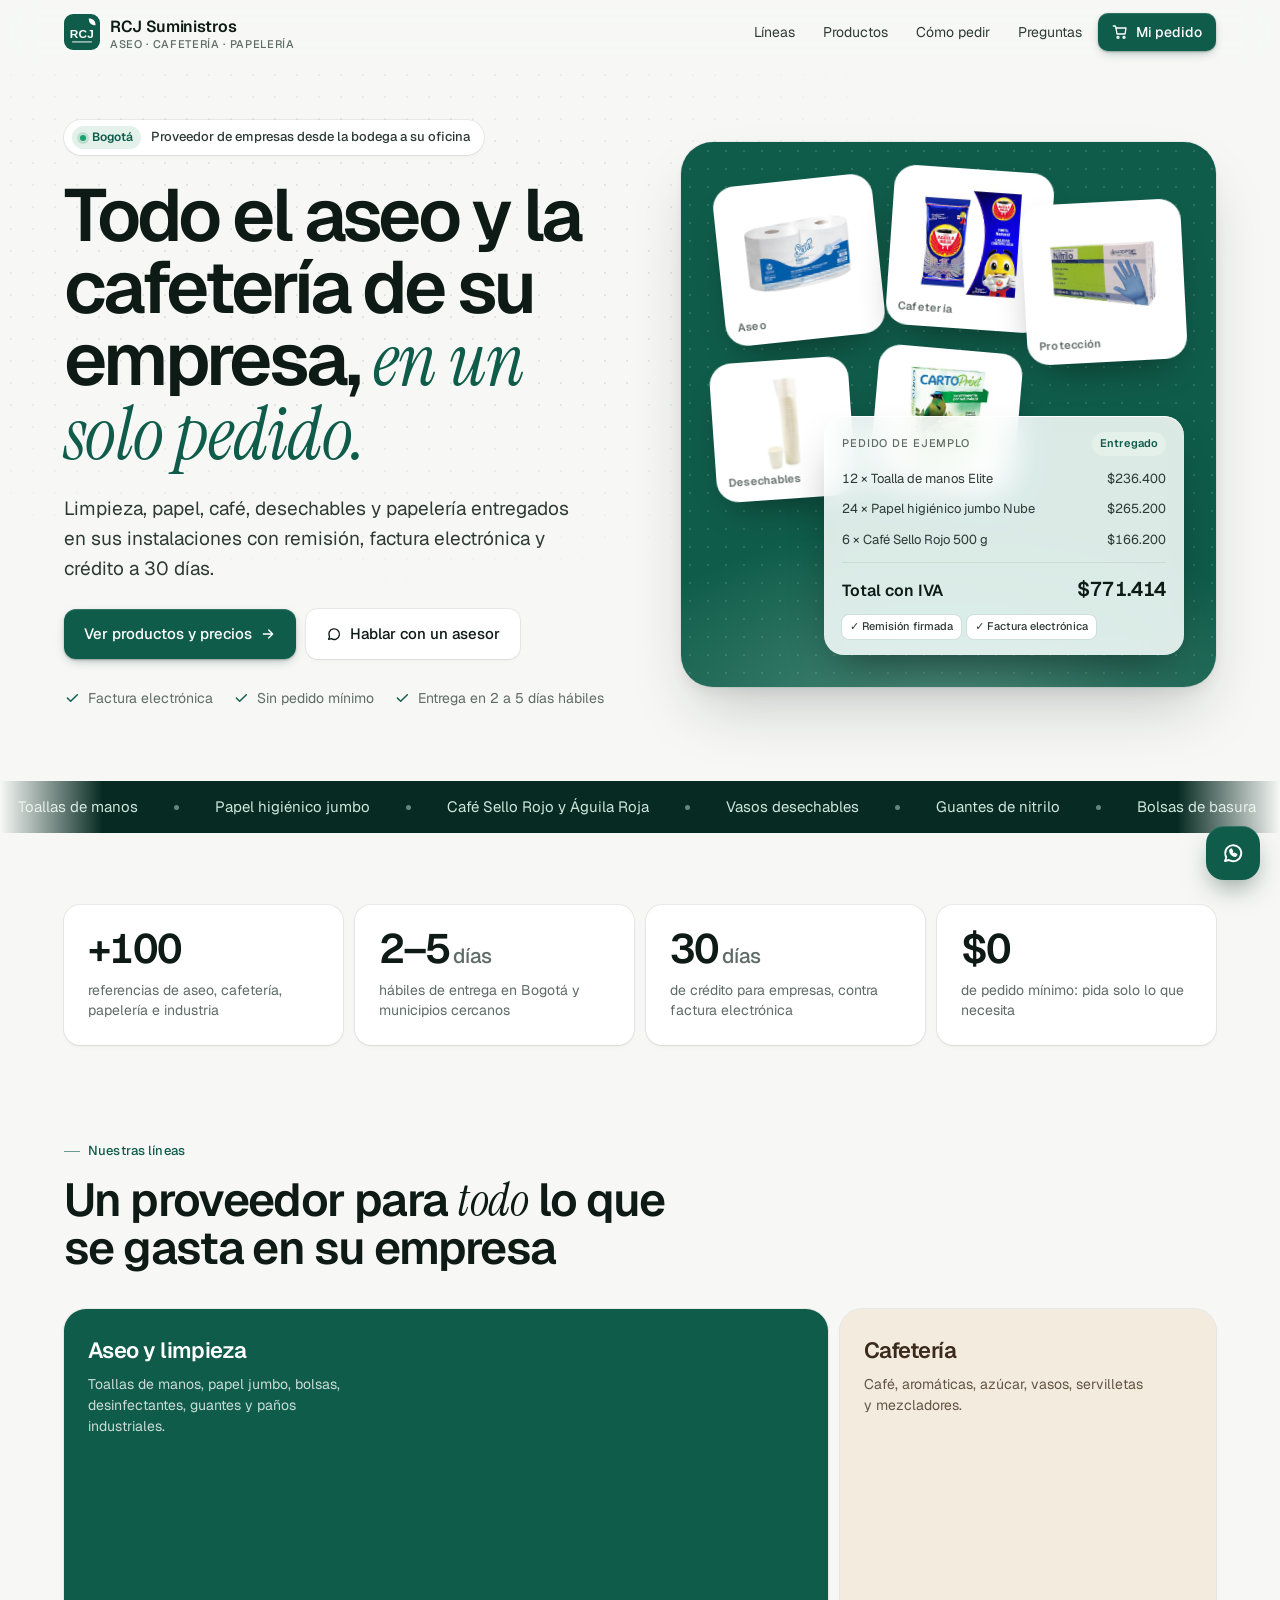
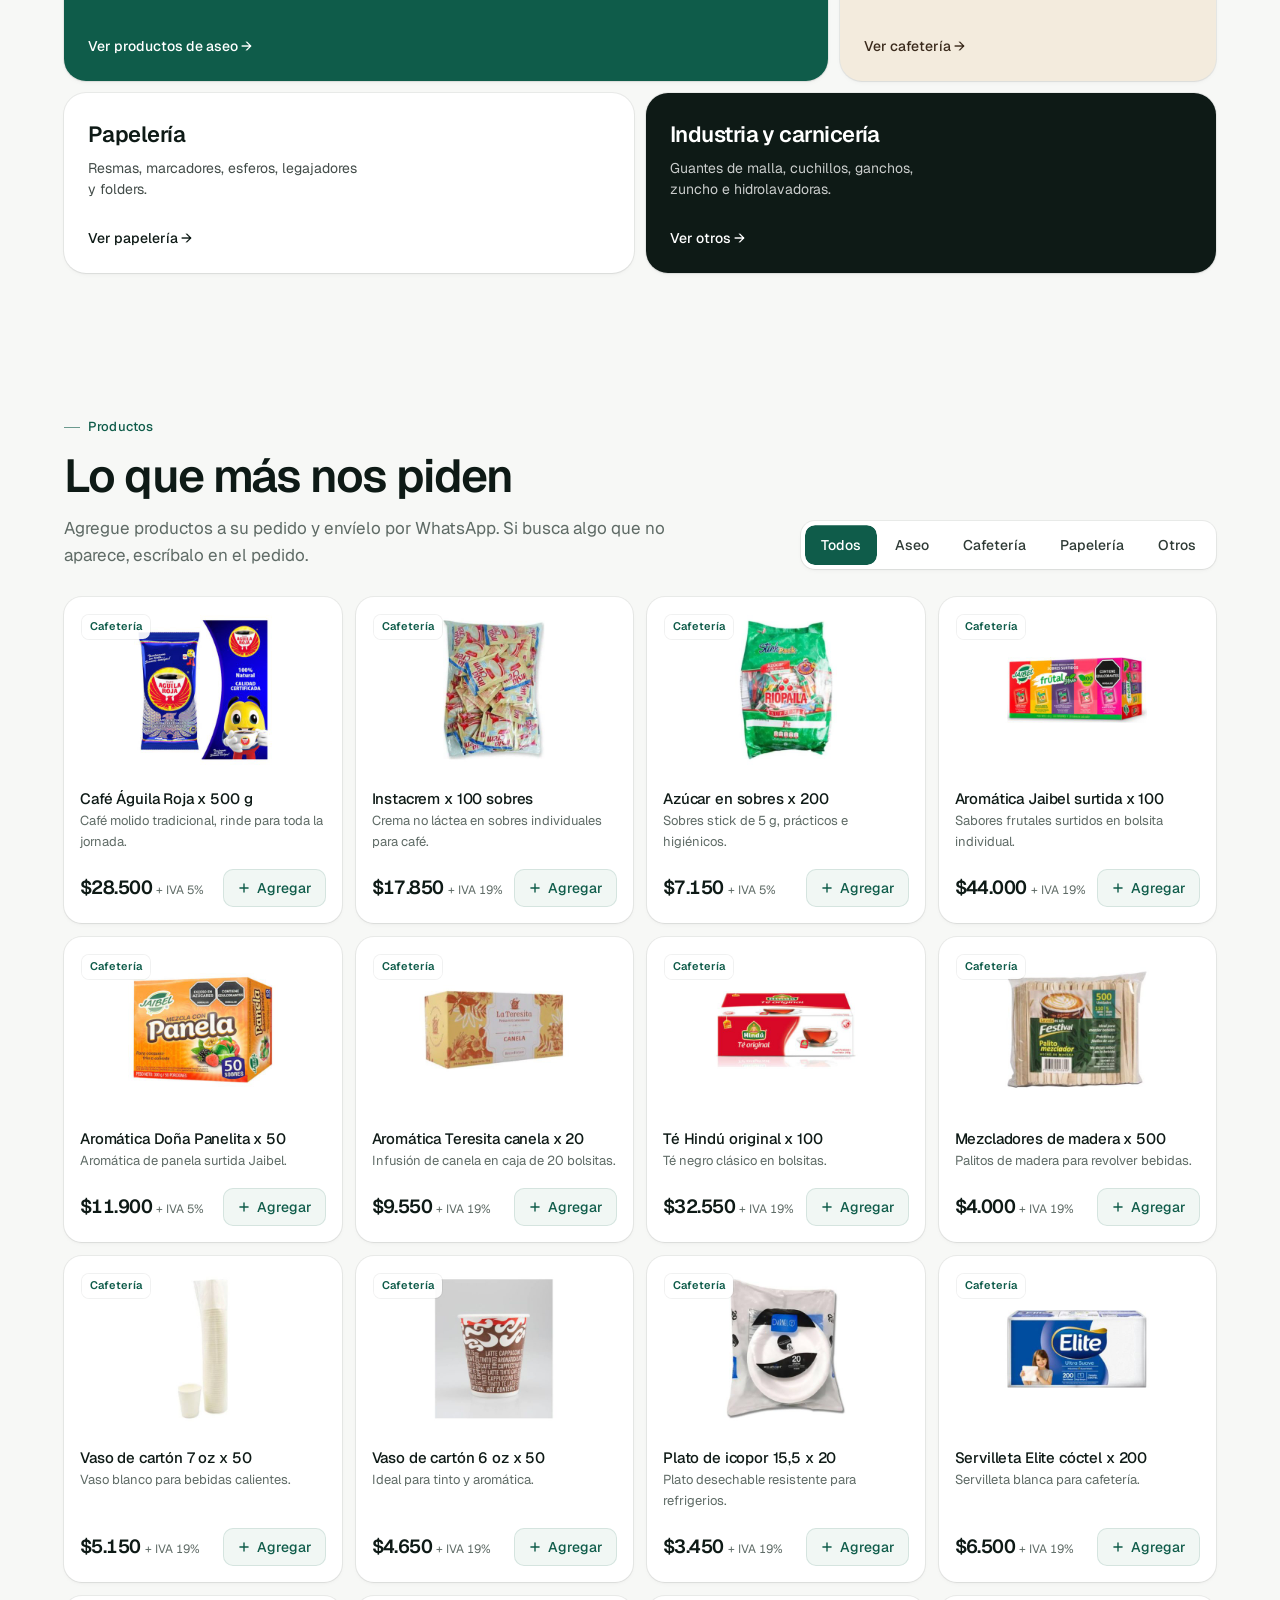
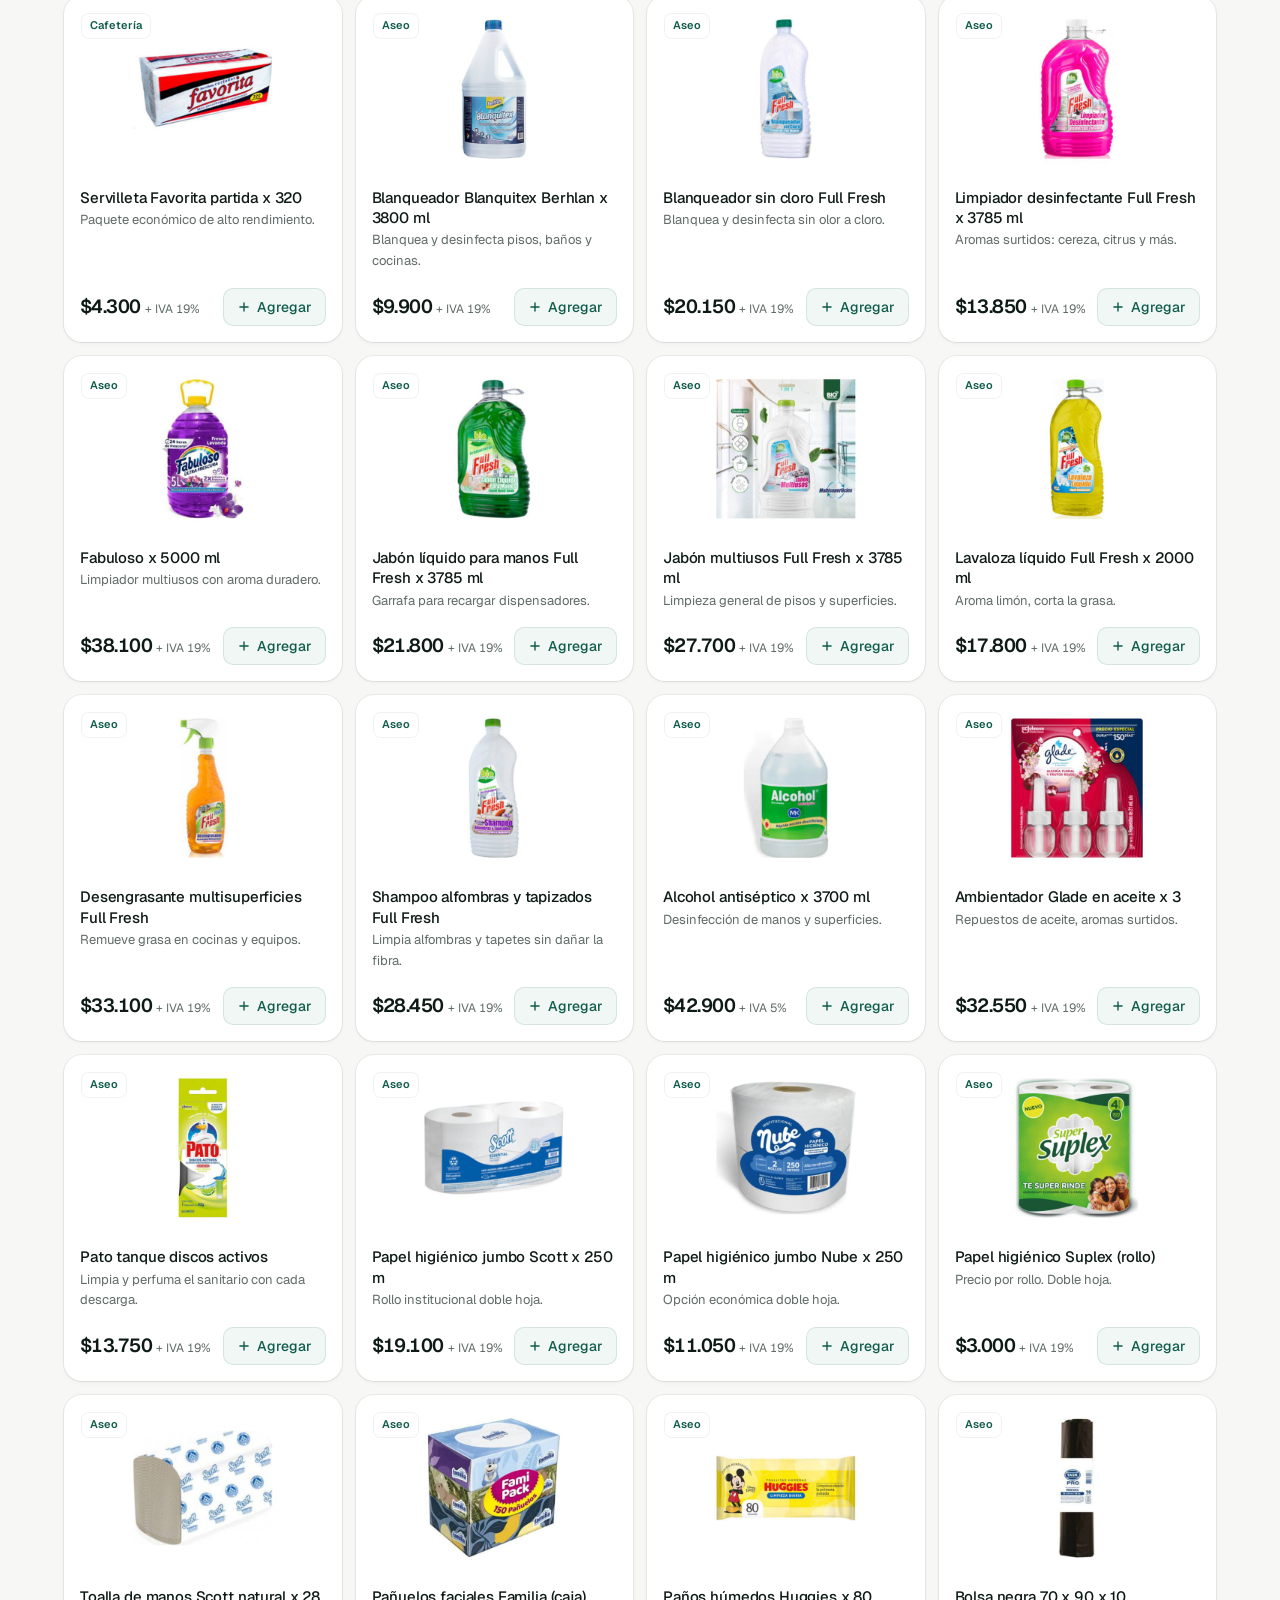
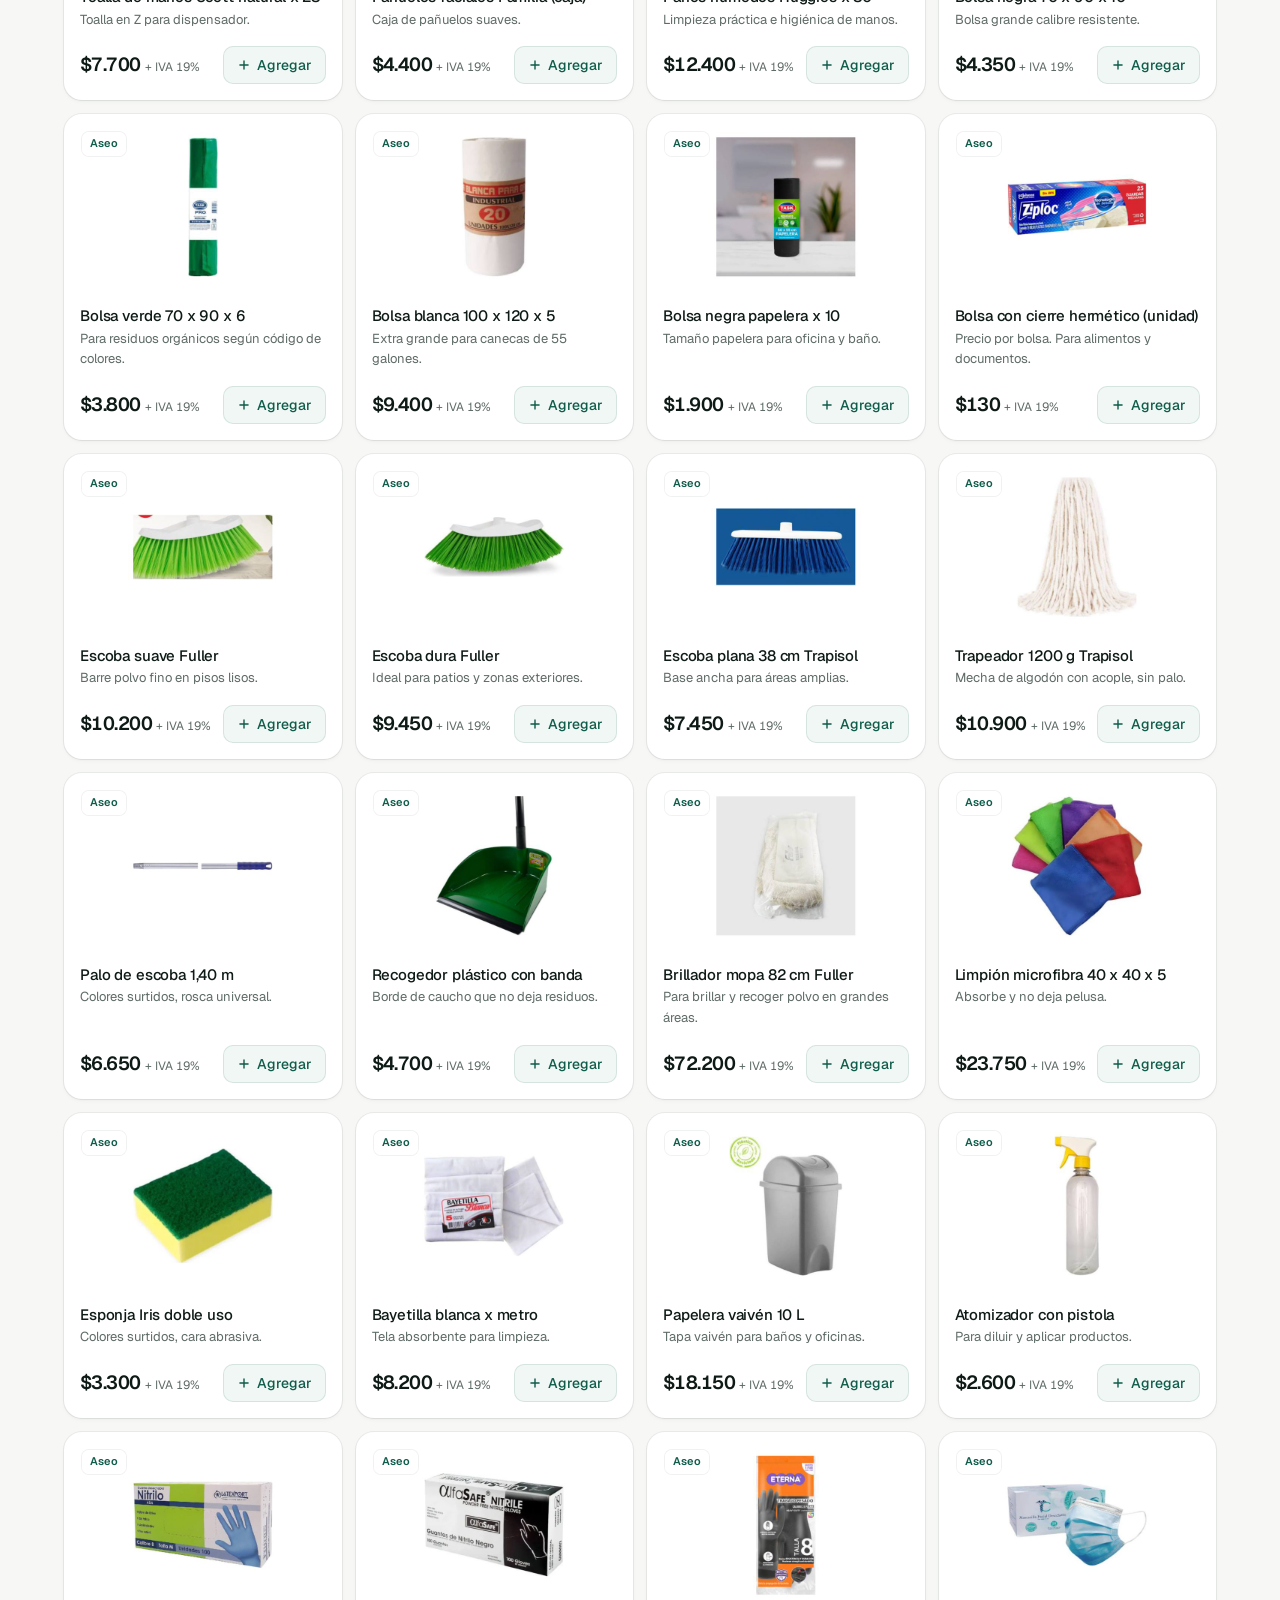
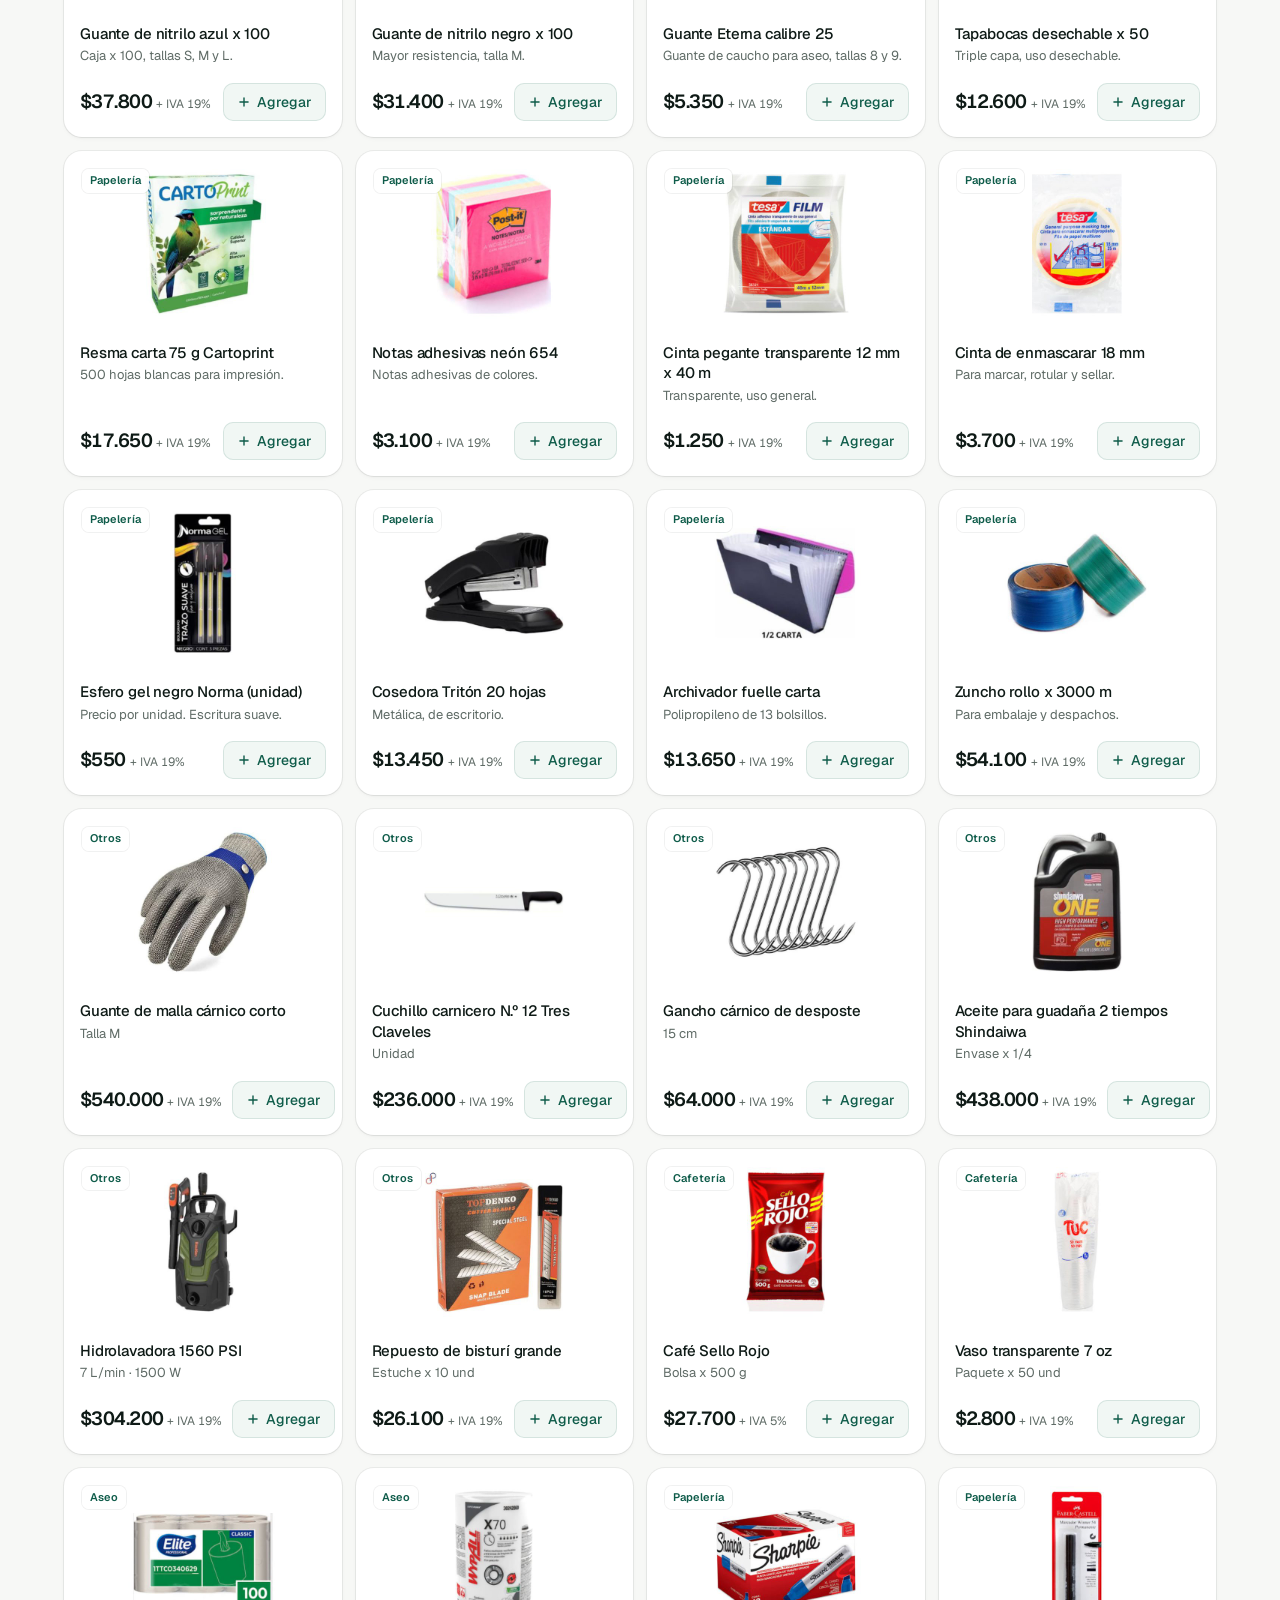
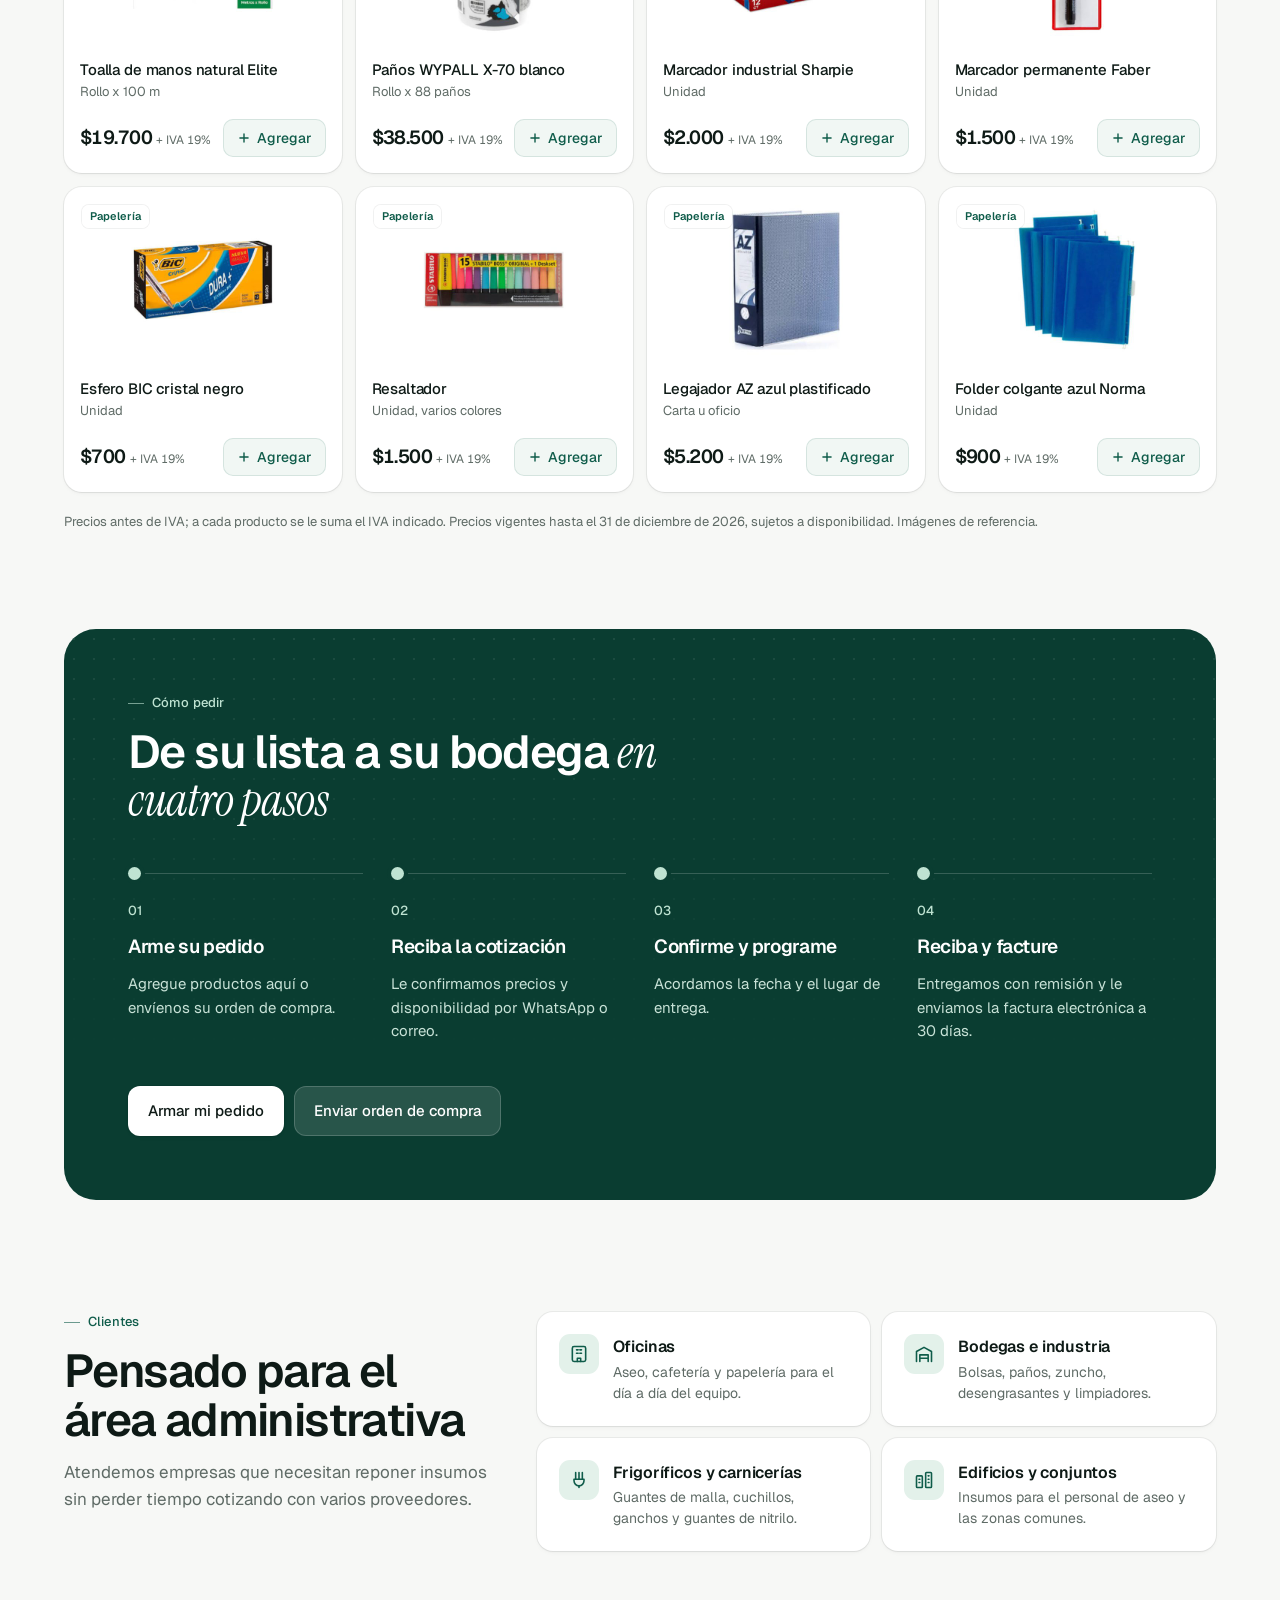
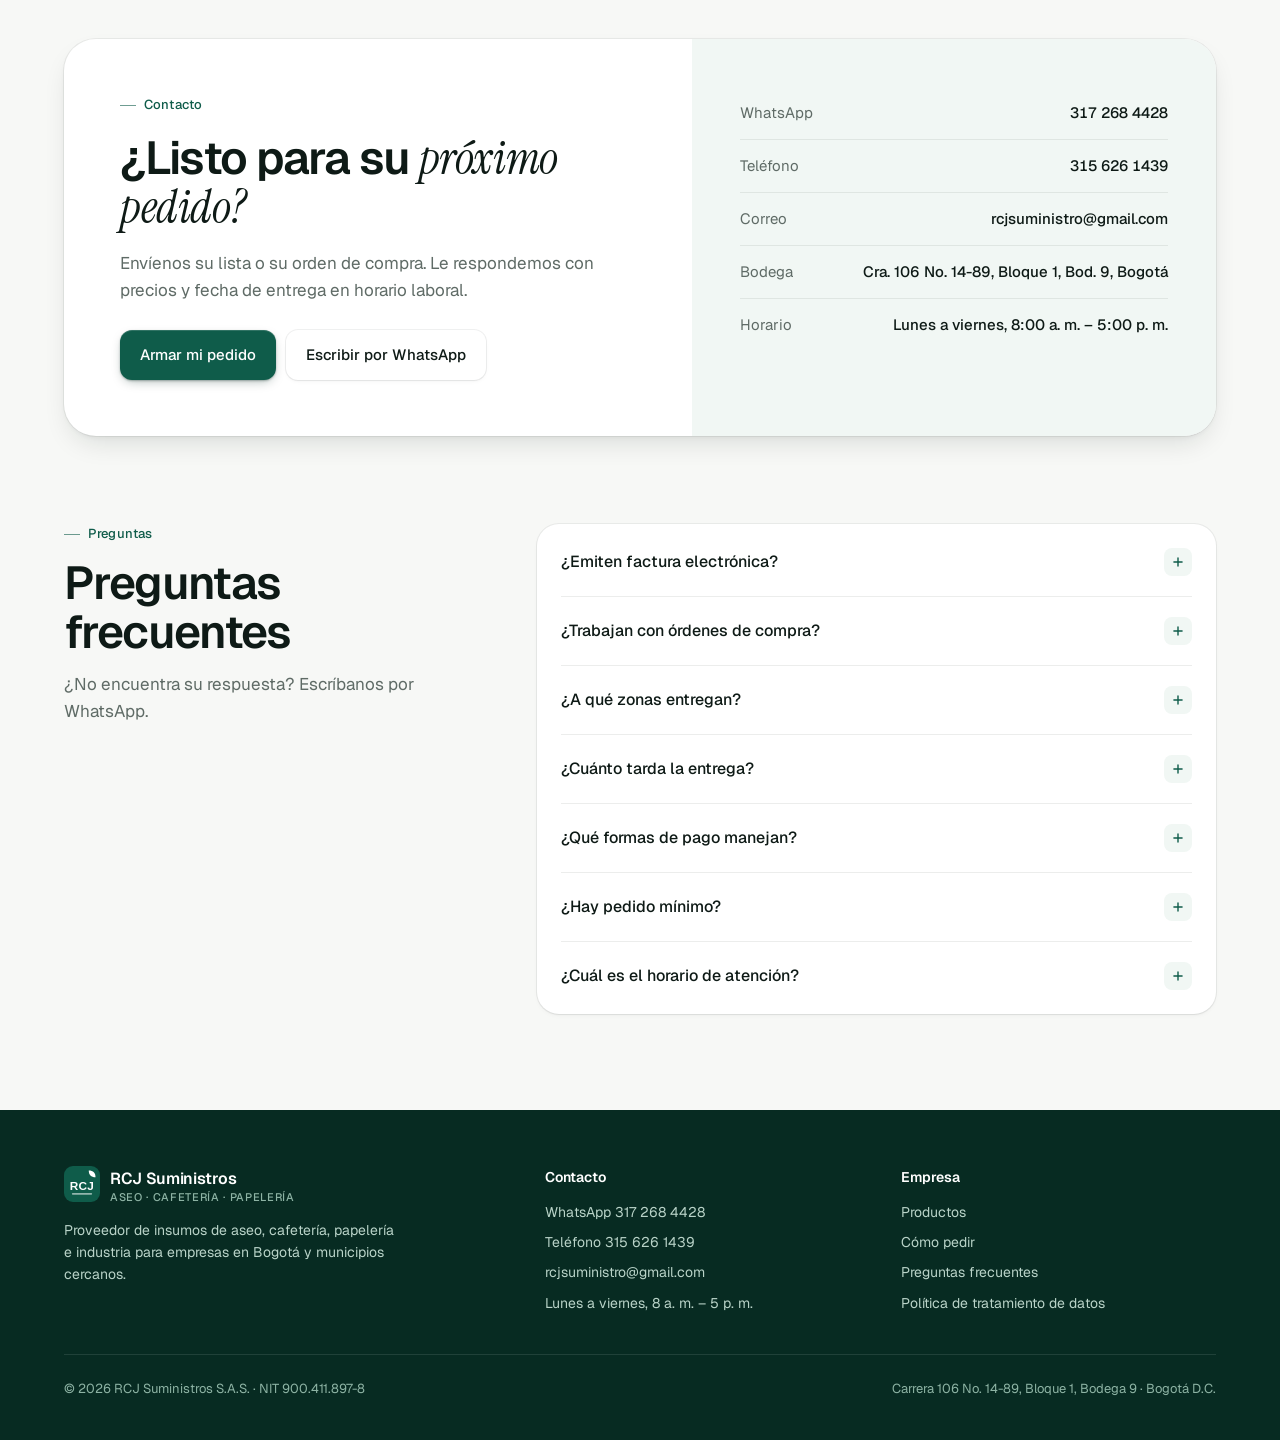
==== commit 7d38d812: "Corrige correo de contacto: rcjsuministro@gmail.com Co-Authored-By: Claude Opus 5.5 <noreply@anthrop" ====
--- a/index.html
+++ b/index.html
@@ -26,7 +26,7 @@
   "description": "Proveedor de productos de aseo, cafetería, papelería e insumos industriales para empresas.",
   "url": "https://rcjsuministros.com/",
   "logo": "https://rcjsuministros.com/img/logo.svg",
-  "email": "rcjsuministros@gmail.com",
+  "email": "rcjsuministro@gmail.com",
   "telephone": "+57 317 268 4428",
   "taxID": "900.411.897-8",
   "address": {"@type": "PostalAddress","streetAddress": "Carrera 106 No. 14-89, Bloque 1, Bodega 9","addressLocality": "Bogotá","addressRegion": "Bogotá D.C.","addressCountry": "CO"},
@@ -180,7 +180,7 @@
 </ol>
 <div class="how-cta">
 <button type="button" class="btn btn-light" data-open-drawer>Armar mi pedido</button>
-<a href="mailto:rcjsuministros@gmail.com" class="btn btn-glass">Enviar orden de compra</a>
+<a href="mailto:rcjsuministro@gmail.com" class="btn btn-glass">Enviar orden de compra</a>
 </div>
 </div>
 </div>
@@ -219,7 +219,7 @@
 <div class="contact-side">
 <a href="https://wa.me/573172684428" target="_blank" rel="noopener"><span>WhatsApp</span><span class="num">317 268 4428</span></a>
 <a href="tel:+573156261439"><span>Teléfono</span><span class="num">315 626 1439</span></a>
-<a href="mailto:rcjsuministros@gmail.com"><span>Correo</span><span>rcjsuministros@gmail.com</span></a>
+<a href="mailto:rcjsuministro@gmail.com"><span>Correo</span><span>rcjsuministro@gmail.com</span></a>
 <div><span>Bodega</span><span>Cra. 106 No. 14-89, Bloque 1, Bod. 9, Bogotá</span></div>
 <div><span>Horario</span><span>Lunes a viernes, 8:00 a. m. – 5:00 p. m.</span></div>
 </div>
@@ -252,7 +252,7 @@
 <ul>
 <li><a href="https://wa.me/573172684428">WhatsApp 317 268 4428</a></li>
 <li><a href="tel:+573156261439">Teléfono 315 626 1439</a></li>
-<li><a href="mailto:rcjsuministros@gmail.com">rcjsuministros@gmail.com</a></li>
+<li><a href="mailto:rcjsuministro@gmail.com">rcjsuministro@gmail.com</a></li>
 <li>Lunes a viernes, 8 a. m. – 5 p. m.</li>
 </ul>
 </div>
@@ -290,11 +290,11 @@
 <label class="field">Otros productos o comentarios<textarea id="extra" rows="3" placeholder="Ej.: 2 galones de desinfectante, entrega el martes en la mañana…"></textarea></label>
 <label class="consent"><input type="checkbox" id="autoriza"><span>Autorizo a RCJ Suministros S.A.S. a tratar mis datos personales para atender esta solicitud, de acuerdo con su <a href="politica-de-datos.html">Política de tratamiento de datos personales</a>.</span></label>
 <span class="error" id="consentError" role="alert" hidden>Para enviar el pedido debe aceptar el tratamiento de datos.</span>
-<p class="privacy">Aviso de privacidad: RCJ Suministros S.A.S. (NIT 900.411.897-8) es responsable de los datos que nos envía. Los usamos para cotizar, despachar, facturar y contactarlo. Puede conocer, actualizar, rectificar o pedir la supresión de sus datos escribiendo a rcjsuministros@gmail.com.</p>
+<p class="privacy">Aviso de privacidad: RCJ Suministros S.A.S. (NIT 900.411.897-8) es responsable de los datos que nos envía. Los usamos para cotizar, despachar, facturar y contactarlo. Puede conocer, actualizar, rectificar o pedir la supresión de sus datos escribiendo a rcjsuministro@gmail.com.</p>
 </div>
 <div class="drawer-foot">
 <a href="https://wa.me/573172684428" class="btn btn-primary" id="sendBtn" aria-disabled="true" target="_blank" rel="noopener"><svg width="17" height="17" viewBox="0 0 24 24" fill="none" stroke="currentColor" stroke-width="2" stroke-linecap="round" stroke-linejoin="round" aria-hidden="true"><path d="M4 20l1.3-3.8A8 8 0 1 1 8 19z"/></svg>Enviar pedido por WhatsApp</a>
-<span class="muted" style="font-size:12px;text-align:center">o envíe su orden de compra a rcjsuministros@gmail.com</span>
+<span class="muted" style="font-size:12px;text-align:center">o envíe su orden de compra a rcjsuministro@gmail.com</span>
 </div>
 </aside>
 
